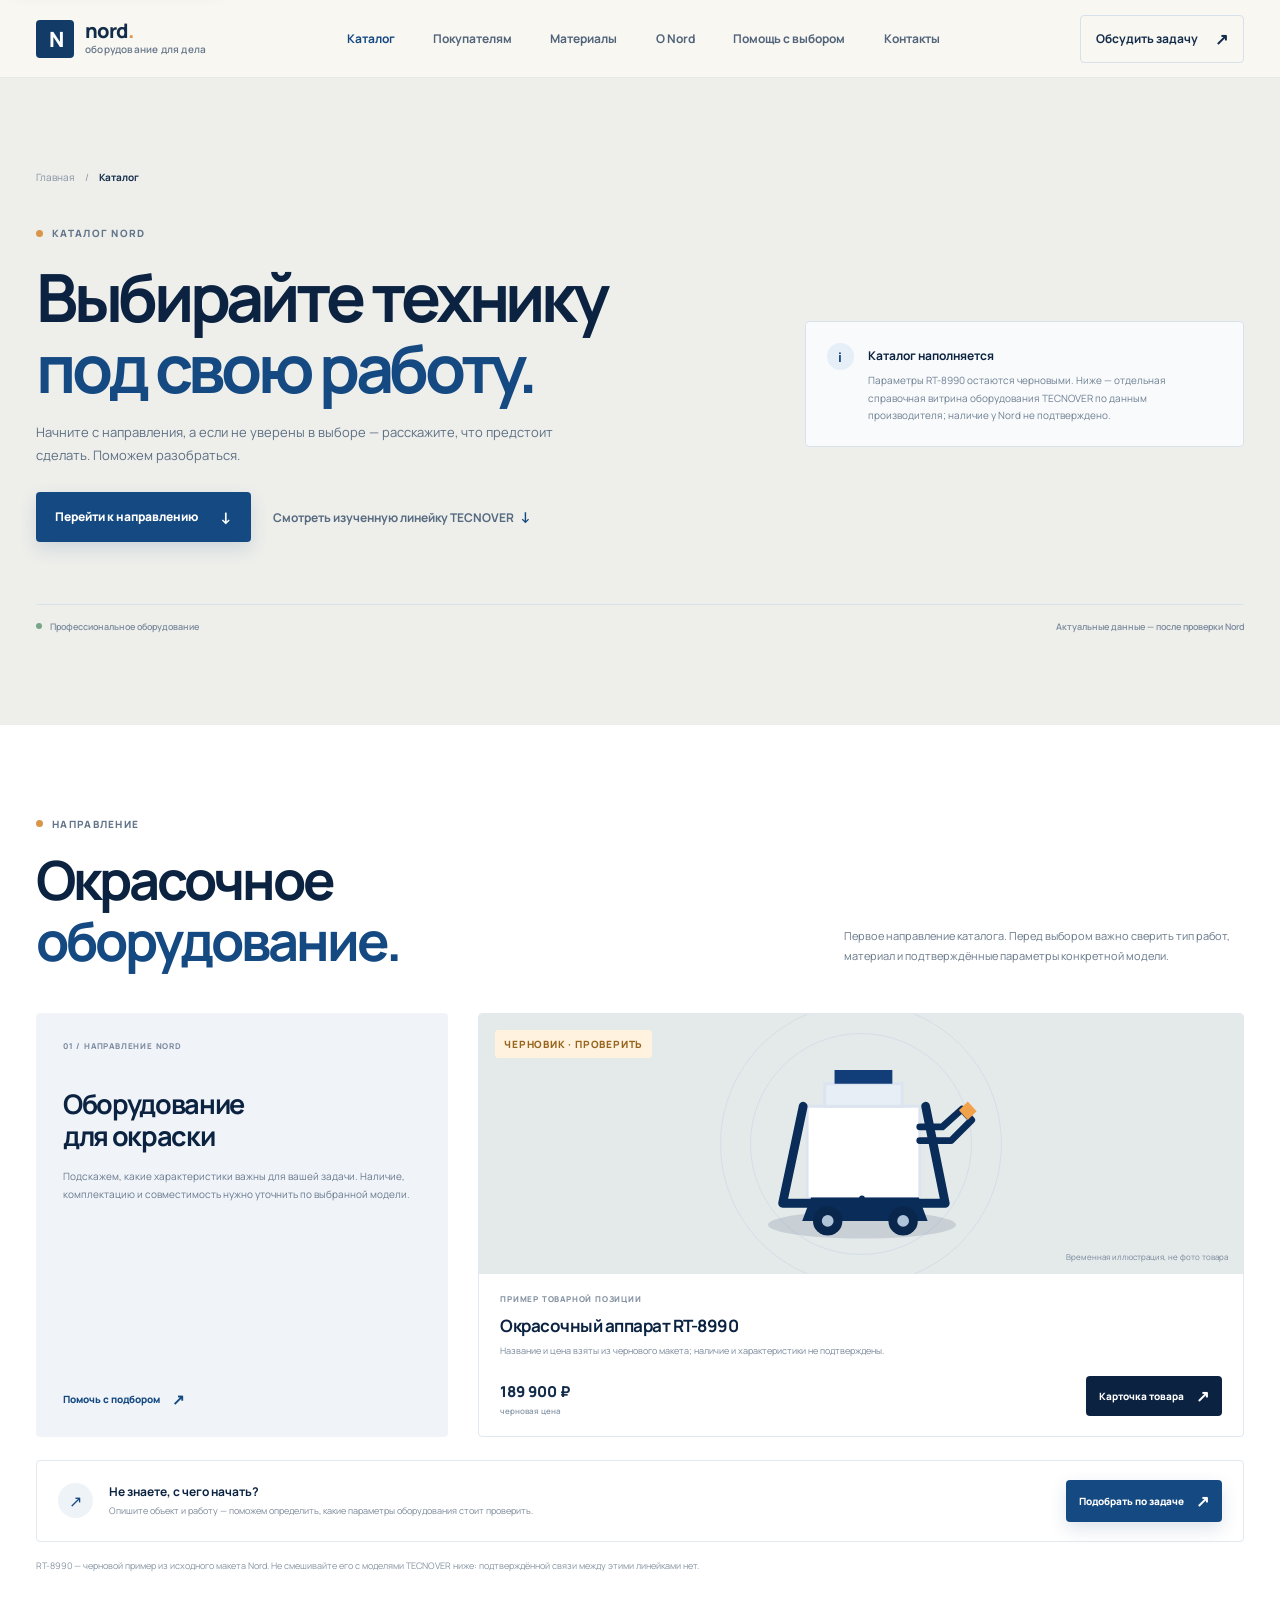
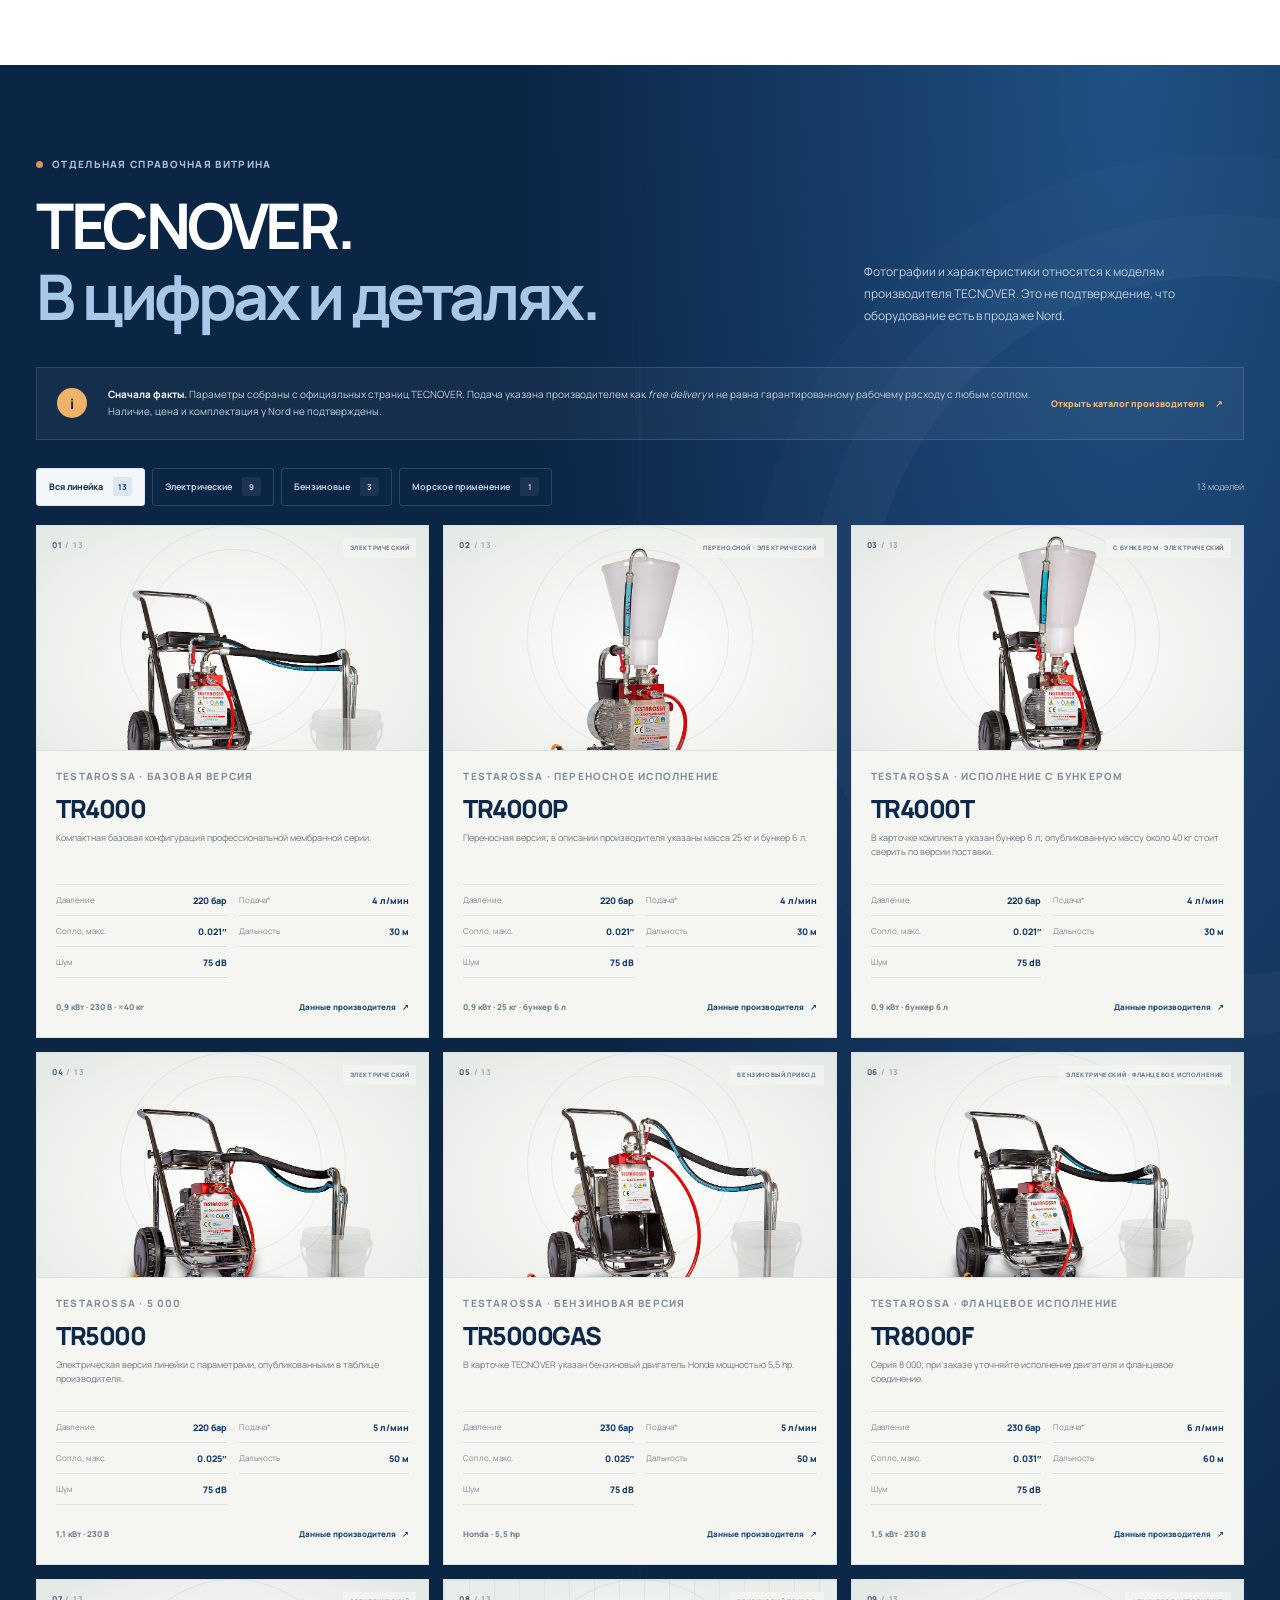
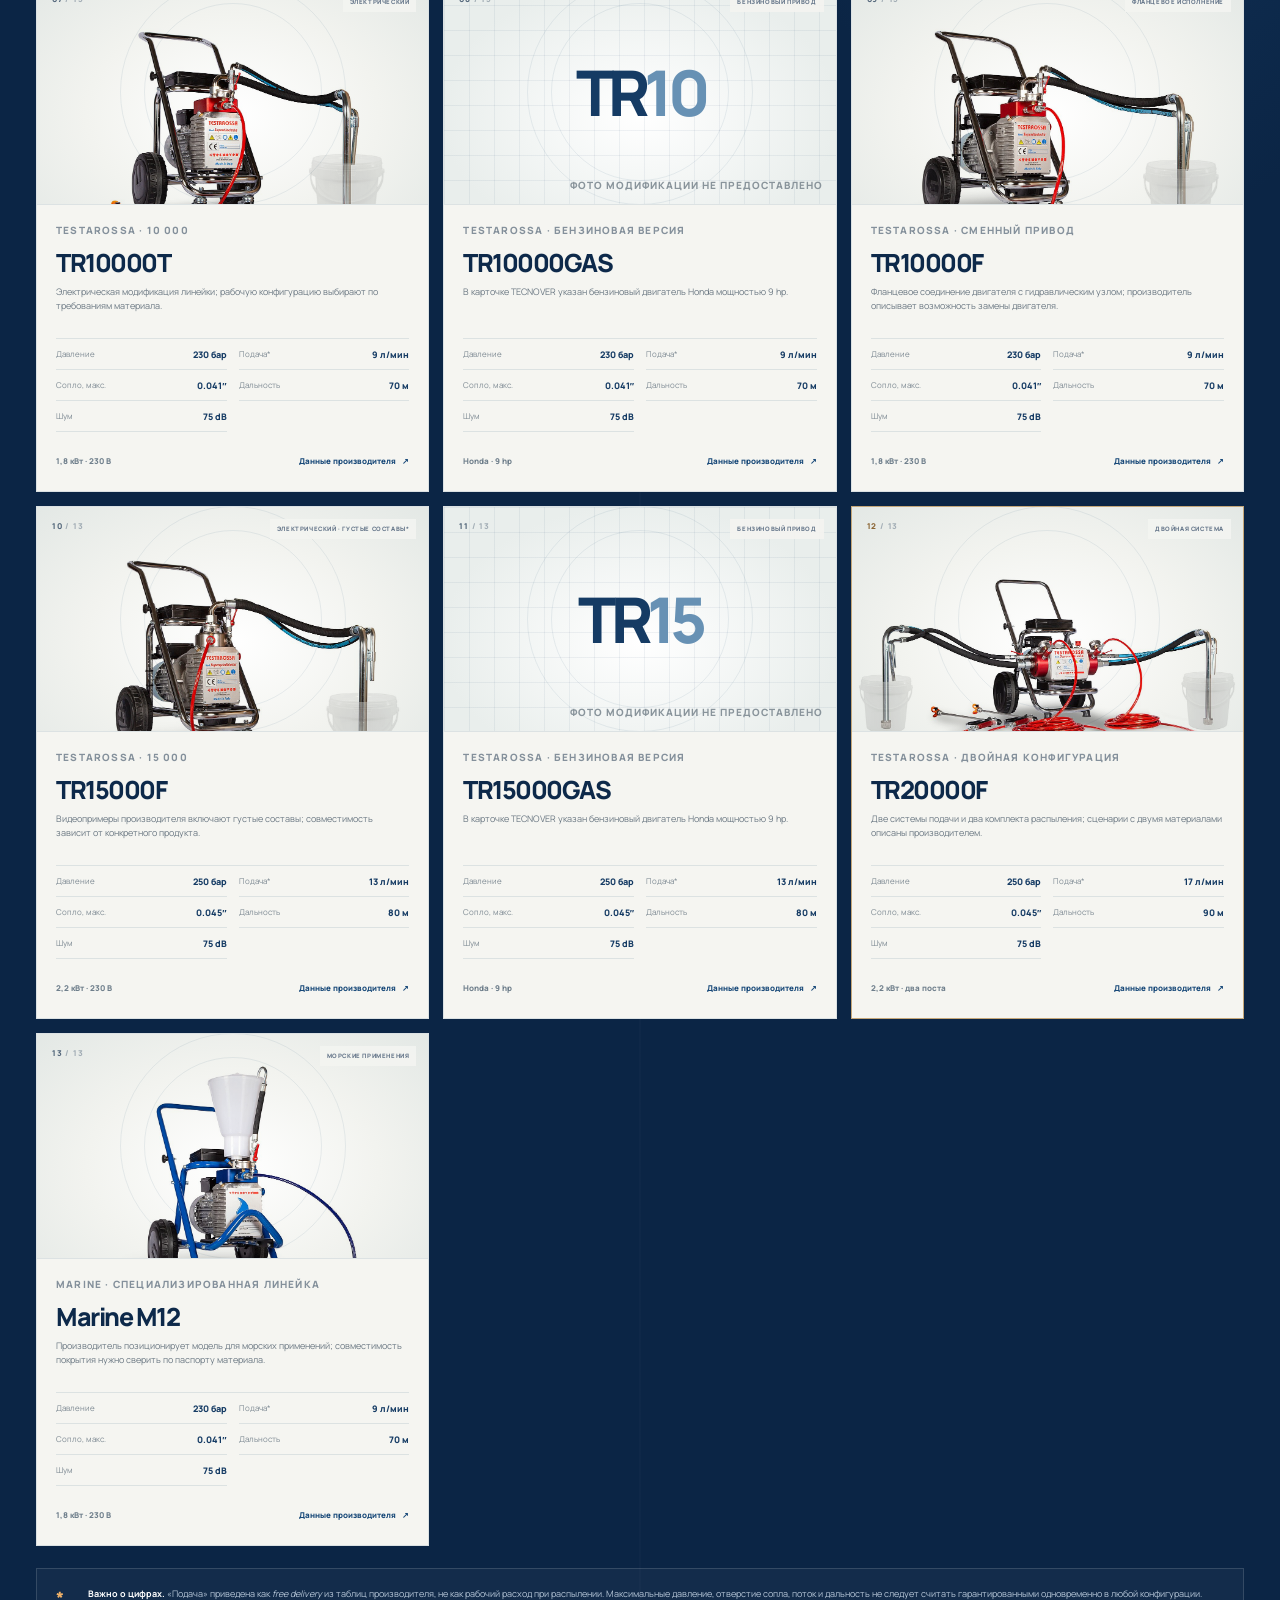
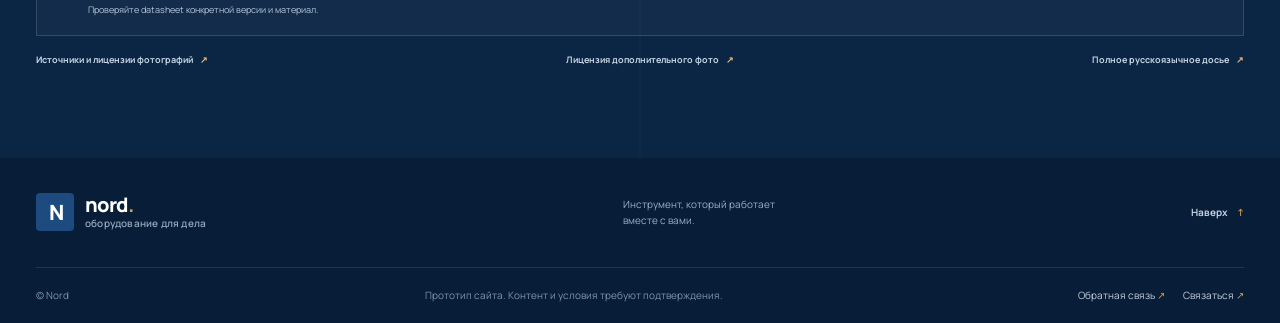
==== catalog.html @ 2d553ed4 "Publish Nord equipment site preview Co-authored-by: Copilot App <223556219+Copilot@users.noreply.git" ====
<!doctype html>
<html lang="ru">
  <head>
    <meta charset="utf-8">
    <meta name="viewport" content="width=device-width, initial-scale=1">
    <meta name="theme-color" content="#f6f8fb">
    <meta
      name="description"
      content="Каталог Nord и справочная витрина TECNOVER: характеристики Testarossa и Marine M12 по данным производителя. Наличие у Nord не подтверждено."
    >
    <title>Каталог оборудования — Nord | TECNOVER</title>
    <link rel="preconnect" href="https://fonts.googleapis.com">
    <link rel="preconnect" href="https://fonts.gstatic.com" crossorigin>
    <link
      href="https://fonts.googleapis.com/css2?family=Manrope:wght@400;500;600;700;800&display=swap"
      rel="stylesheet"
    >
    <link rel="stylesheet" href="styles.css">
    <script src="script.js" defer></script>
  </head>
  <body>
    <a class="skip-link" href="#main">Перейти к содержимому</a>
    <header class="site-header">
      <div class="container header-inner">
        <a class="brand" href="index.html" aria-label="Nord — на главную">
          <span class="brand-mark" aria-hidden="true">N</span>
          <span class="brand-copy">
            <span class="brand-name">nord<span>.</span></span>
            <span class="brand-caption">оборудование для дела</span>
          </span>
        </a>

        <button
          class="menu-toggle"
          type="button"
          aria-expanded="false"
          aria-controls="site-nav"
          aria-label="Открыть меню"
        >
          <span></span><span></span>
        </button>

        <nav class="site-nav" id="site-nav" aria-label="Основная навигация">
          <a href="catalog.html" aria-current="page">Каталог</a>
          <a href="service.html">Покупателям</a>
          <a href="resources.html">Материалы</a>
          <a href="index.html#about">О Nord</a>
          <a href="selection.html">Помощь с выбором</a>
          <a href="index.html#contacts">Контакты</a>
        </nav>
        <a class="header-cta" href="index.html?topic=Подбор+оборудования#contacts">
          <span>Обсудить задачу</span>
          <span class="arrow" aria-hidden="true">↗</span>
        </a>
      </div>
    </header>

    <main id="main">
      <section class="catalog-hero section-pad" id="top">
        <div class="container">
          <nav class="breadcrumbs" aria-label="Хлебные крошки">
            <a href="index.html">Главная</a>
            <span aria-hidden="true">/</span>
            <span aria-current="page">Каталог</span>
          </nav>
          <div class="catalog-hero-grid">
            <div>
              <p class="eyebrow"><span class="eyebrow-dot"></span> Каталог Nord</p>
              <h1>Выбирайте технику<br><span>под свою работу.</span></h1>
              <p class="catalog-lead">
                Начните с направления, а если не уверены в выборе — расскажите, что предстоит сделать. Поможем разобраться.
              </p>
              <div class="catalog-hero-actions">
                <a class="button button-primary" href="#painting-equipment">Перейти к направлению <span aria-hidden="true">↓</span></a>
                <a class="text-link" href="#tecnover-lineup">Смотреть изученную линейку TECNOVER <span aria-hidden="true">↓</span></a>
              </div>
            </div>
            <aside class="catalog-note" aria-label="Состояние каталога">
              <span class="catalog-note-mark" aria-hidden="true">i</span>
              <div>
                <strong>Каталог наполняется</strong>
                <p>Параметры RT-8990 остаются черновыми. Ниже — отдельная справочная витрина оборудования TECNOVER по данным производителя; наличие у Nord не подтверждено.</p>
              </div>
            </aside>
          </div>
          <div class="catalog-meta">
            <span><span class="meta-dot" aria-hidden="true"></span> Профессиональное оборудование</span>
            <span>Актуальные данные — после проверки Nord</span>
          </div>
        </div>
      </section>

      <section class="catalog-body section-pad" aria-labelledby="directions-heading">
        <div class="container">
          <div class="catalog-section-heading">
            <div>
              <p class="eyebrow"><span class="eyebrow-dot"></span> Направление</p>
              <h2 id="directions-heading">Окрасочное<br><span>оборудование.</span></h2>
            </div>
            <p>Первое направление каталога. Перед выбором важно сверить тип работ, материал и подтверждённые параметры конкретной модели.</p>
          </div>

          <div class="catalog-category" id="painting-equipment">
            <div class="catalog-category-copy">
              <span class="catalog-category-index">01 / НАПРАВЛЕНИЕ NORD</span>
              <h3>Оборудование<br>для окраски</h3>
              <p>Подскажем, какие характеристики важны для вашей задачи. Наличие, комплектацию и совместимость нужно уточнить по выбранной модели.</p>
              <a href="index.html?topic=Подбор+окрасочного+оборудования#contacts" class="category-contact">
                Помочь с подбором <span aria-hidden="true">↗</span>
              </a>
            </div>
            <div class="catalog-product" aria-label="Демонстрационная карточка, данные требуют подтверждения">
              <div class="catalog-product-art">
                <span class="catalog-demo-pill">ЧЕРНОВИК · ПРОВЕРИТЬ</span>
                <svg viewBox="0 0 300 245" fill="none" xmlns="http://www.w3.org/2000/svg" aria-hidden="true">
                  <ellipse cx="151" cy="205" rx="96" ry="14" fill="#0A2C59" fill-opacity=".13"/>
                  <path d="M95 84h115v94H95z" fill="#fff" stroke="#DCE5EF" stroke-width="3"/>
                  <path d="M113 61h79v23h-79z" fill="#E8EEF5" stroke="#DCE5EF" stroke-width="3"/>
                  <path d="M123 47h59v14h-59z" fill="#113D78"/>
                  <path d="M91 84 70 183h166l-20-99" stroke="#0A2C59" stroke-width="9" stroke-linecap="round" stroke-linejoin="round"/>
                  <path d="M99 177h110l9 24H90l9-24Z" fill="#0A2C59"/>
                  <circle cx="116" cy="201" r="15" fill="#09264D"/>
                  <circle cx="193" cy="201" r="15" fill="#09264D"/>
                  <circle cx="116" cy="201" r="6" fill="#AFC3D9"/>
                  <circle cx="193" cy="201" r="6" fill="#AFC3D9"/>
                  <path d="M210 105h23l20-18 10 11-21 21h-32" stroke="#0A2C59" stroke-width="7" stroke-linecap="round" stroke-linejoin="round"/>
                  <path d="m250 88 9-9 9 10-9 9" fill="#F2A24B"/>
                  <path d="M151 178v13m-11 0h22" stroke="#0A2C59" stroke-width="6" stroke-linecap="round"/>
                </svg>
                <span class="catalog-art-caption">Временная иллюстрация, не фото товара</span>
              </div>
              <div class="catalog-product-info">
                <div class="catalog-product-label">ПРИМЕР ТОВАРНОЙ ПОЗИЦИИ</div>
                <h3><a href="product.html">Окрасочный аппарат RT-8990</a></h3>
                <p>Название и цена взяты из чернового макета; наличие и характеристики не подтверждены.</p>
                <div class="catalog-product-bottom">
                  <span class="catalog-price">189 900 ₽ <small>черновая цена</small></span>
                  <a class="button button-dark" href="product.html">Карточка товара <span aria-hidden="true">↗</span></a>
                </div>
              </div>
            </div>
          </div>

          <div class="catalog-next-step">
            <span class="next-step-icon" aria-hidden="true">↗</span>
            <div>
              <h3>Не знаете, с чего начать?</h3>
              <p>Опишите объект и работу — поможем определить, какие параметры оборудования стоит проверить.</p>
            </div>
            <a class="button button-primary" href="selection.html">Подобрать по задаче <span aria-hidden="true">↗</span></a>
          </div>

          <p class="catalog-data-note">
            RT-8990 — черновой пример из исходного макета Nord. Не смешивайте его с моделями TECNOVER ниже: подтверждённой связи между этими линейками нет.
          </p>
        </div>
      </section>

      <section class="tecnover-lineup section-pad" id="tecnover-lineup" aria-labelledby="tecnover-title">
        <div class="container">
          <div class="tecnover-heading">
            <div>
              <p class="eyebrow eyebrow-light"><span class="eyebrow-dot"></span> Отдельная справочная витрина</p>
              <h2 id="tecnover-title">TECNOVER.<br><span>В цифрах и деталях.</span></h2>
            </div>
            <p>Фотографии и характеристики относятся к моделям производителя TECNOVER. Это не подтверждение, что оборудование есть в продаже Nord.</p>
          </div>

          <div class="tecnover-context">
            <span class="tecnover-context-mark" aria-hidden="true">i</span>
            <p><strong>Сначала факты.</strong> Параметры собраны с официальных страниц TECNOVER. Подача указана производителем как <i>free delivery</i> и не равна гарантированному рабочему расходу с любым соплом. Наличие, цена и комплектация у Nord не подтверждены.</p>
            <a href="https://tecnover.com/en/product-category/airless/professional-airless-paint-sprayers/" target="_blank" rel="noopener noreferrer">Открыть каталог производителя <span aria-hidden="true">↗</span></a>
          </div>

          <div class="tecnover-toolbar">
            <div class="tecnover-filters" role="group" aria-label="Фильтр моделей TECNOVER">
              <button type="button" class="tecnover-filter is-active" data-tecnover-filter="all" aria-pressed="true">Вся линейка <span>13</span></button>
              <button type="button" class="tecnover-filter" data-tecnover-filter="electric" aria-pressed="false">Электрические <span>9</span></button>
              <button type="button" class="tecnover-filter" data-tecnover-filter="gasoline" aria-pressed="false">Бензиновые <span>3</span></button>
              <button type="button" class="tecnover-filter" data-tecnover-filter="marine" aria-pressed="false">Морское применение <span>1</span></button>
            </div>
            <span class="tecnover-result-count" id="tecnover-result-count" aria-live="polite">13 моделей</span>
          </div>

          <div class="tecnover-grid" id="tecnover-grid">
            <article class="tecnover-card" data-tecnover-card data-drive="electric">
              <div class="tecnover-card-visual">
                <img src="assets/product-references/reference-airless-testarossa-4000.jpg" alt="TECNOVER Testarossa Superquattromila, справочное фото модели" loading="lazy">
                <span class="tecnover-card-serial">01 <i>/ 13</i></span><span class="tecnover-card-type">ЭЛЕКТРИЧЕСКИЙ</span>
              </div>
              <div class="tecnover-card-body">
                <div class="tecnover-card-kicker">TESTAROSSA · БАЗОВАЯ ВЕРСИЯ</div><h3>TR4000</h3>
                <p class="tecnover-card-description">Компактная базовая конфигурация профессиональной мембранной серии.</p>
                <dl class="tecnover-specs"><div><dt>Давление</dt><dd>220 бар</dd></div><div><dt>Подача*</dt><dd>4 л/мин</dd></div><div><dt>Сопло, макс.</dt><dd>0.021″</dd></div><div><dt>Дальность</dt><dd>30 м</dd></div><div><dt>Шум</dt><dd>75 dB</dd></div></dl>
                <div class="tecnover-card-foot"><span>0,9 кВт · 230 В · ≈40 кг</span><a href="https://tecnover.com/en/product/testarossa-superquattromila-airless-paint-sprayer/" target="_blank" rel="noopener noreferrer">Данные производителя <span aria-hidden="true">↗</span></a></div>
              </div>
            </article>

            <article class="tecnover-card" data-tecnover-card data-drive="electric">
              <div class="tecnover-card-visual">
                <img src="assets/product-references/reference-airless-testarossa-4000-portable.jpg" alt="TECNOVER Testarossa Superquattromila Portable, справочное фото модели" loading="lazy">
                <span class="tecnover-card-serial">02 <i>/ 13</i></span><span class="tecnover-card-type">ПЕРЕНОСНОЙ · ЭЛЕКТРИЧЕСКИЙ</span>
              </div>
              <div class="tecnover-card-body">
                <div class="tecnover-card-kicker">TESTAROSSA · ПЕРЕНОСНОЕ ИСПОЛНЕНИЕ</div><h3>TR4000P</h3>
                <p class="tecnover-card-description">Переносная версия; в описании производителя указаны масса 25 кг и бункер 6 л.</p>
                <dl class="tecnover-specs"><div><dt>Давление</dt><dd>220 бар</dd></div><div><dt>Подача*</dt><dd>4 л/мин</dd></div><div><dt>Сопло, макс.</dt><dd>0.021″</dd></div><div><dt>Дальность</dt><dd>30 м</dd></div><div><dt>Шум</dt><dd>75 dB</dd></div></dl>
                <div class="tecnover-card-foot"><span>0,9 кВт · 25 кг · бункер 6 л</span><a href="https://tecnover.com/en/product/testarossa-superquattromila-airless-portable-paint-sprayer/" target="_blank" rel="noopener noreferrer">Данные производителя <span aria-hidden="true">↗</span></a></div>
              </div>
            </article>

            <article class="tecnover-card" data-tecnover-card data-drive="electric">
              <div class="tecnover-card-visual">
                <img src="assets/product-references/reference-airless-testarossa-4000-hopper.jpg" alt="TECNOVER Testarossa Superquattromila с бункером, справочное фото модели" loading="lazy">
                <span class="tecnover-card-serial">03 <i>/ 13</i></span><span class="tecnover-card-type">С БУНКЕРОМ · ЭЛЕКТРИЧЕСКИЙ</span>
              </div>
              <div class="tecnover-card-body">
                <div class="tecnover-card-kicker">TESTAROSSA · ИСПОЛНЕНИЕ С БУНКЕРОМ</div><h3>TR4000T</h3>
                <p class="tecnover-card-description">В карточке комплекта указан бункер 6 л; опубликованную массу около 40 кг стоит сверить по версии поставки.</p>
                <dl class="tecnover-specs"><div><dt>Давление</dt><dd>220 бар</dd></div><div><dt>Подача*</dt><dd>4 л/мин</dd></div><div><dt>Сопло, макс.</dt><dd>0.021″</dd></div><div><dt>Дальность</dt><dd>30 м</dd></div><div><dt>Шум</dt><dd>75 dB</dd></div></dl>
                <div class="tecnover-card-foot"><span>0,9 кВт · бункер 6 л</span><a href="https://tecnover.com/en/product/testarossa-superquattromila-airless-pump-with-gravity-tank/" target="_blank" rel="noopener noreferrer">Данные производителя <span aria-hidden="true">↗</span></a></div>
              </div>
            </article>

            <article class="tecnover-card" data-tecnover-card data-drive="electric">
              <div class="tecnover-card-visual">
                <img src="assets/product-references/reference-airless-testarossa-5000.jpg" alt="TECNOVER Testarossa Supercinquemila, справочное фото модели" loading="lazy">
                <span class="tecnover-card-serial">04 <i>/ 13</i></span><span class="tecnover-card-type">ЭЛЕКТРИЧЕСКИЙ</span>
              </div>
              <div class="tecnover-card-body">
                <div class="tecnover-card-kicker">TESTAROSSA · 5 000</div><h3>TR5000</h3>
                <p class="tecnover-card-description">Электрическая версия линейки с параметрами, опубликованными в таблице производителя.</p>
                <dl class="tecnover-specs"><div><dt>Давление</dt><dd>220 бар</dd></div><div><dt>Подача*</dt><dd>5 л/мин</dd></div><div><dt>Сопло, макс.</dt><dd>0.025″</dd></div><div><dt>Дальность</dt><dd>50 м</dd></div><div><dt>Шум</dt><dd>75 dB</dd></div></dl>
                <div class="tecnover-card-foot"><span>1,1 кВт · 230 В</span><a href="https://tecnover.com/en/product/testarossa-supercinquemila-airless-paint-sprayer/" target="_blank" rel="noopener noreferrer">Данные производителя <span aria-hidden="true">↗</span></a></div>
              </div>
            </article>

            <article class="tecnover-card" data-tecnover-card data-drive="gasoline">
              <div class="tecnover-card-visual">
                <img src="assets/product-references/reference-airless-testarossa-5000-gasoline.jpg" alt="TECNOVER Testarossa Supercinquemila с бензиновым приводом, справочное фото модели" loading="lazy">
                <span class="tecnover-card-serial">05 <i>/ 13</i></span><span class="tecnover-card-type">БЕНЗИНОВЫЙ ПРИВОД</span>
              </div>
              <div class="tecnover-card-body">
                <div class="tecnover-card-kicker">TESTAROSSA · БЕНЗИНОВАЯ ВЕРСИЯ</div><h3>TR5000GAS</h3>
                <p class="tecnover-card-description">В карточке TECNOVER указан бензиновый двигатель Honda мощностью 5,5 hp.</p>
                <dl class="tecnover-specs"><div><dt>Давление</dt><dd>230 бар</dd></div><div><dt>Подача*</dt><dd>5 л/мин</dd></div><div><dt>Сопло, макс.</dt><dd>0.025″</dd></div><div><dt>Дальность</dt><dd>50 м</dd></div><div><dt>Шум</dt><dd>75 dB</dd></div></dl>
                <div class="tecnover-card-foot"><span>Honda · 5,5 hp</span><a href="https://tecnover.com/en/product/testarossa-supercinquemila-airless-paint-sprayer-with-a-petrol-engine/" target="_blank" rel="noopener noreferrer">Данные производителя <span aria-hidden="true">↗</span></a></div>
              </div>
            </article>

            <article class="tecnover-card" data-tecnover-card data-drive="electric">
              <div class="tecnover-card-visual">
                <img src="assets/product-references/reference-airless-testarossa-8000.jpg" alt="TECNOVER Testarossa Superottomila, справочное фото модели" loading="lazy">
                <span class="tecnover-card-serial">06 <i>/ 13</i></span><span class="tecnover-card-type">ЭЛЕКТРИЧЕСКИЙ · ФЛАНЦЕВОЕ ИСПОЛНЕНИЕ</span>
              </div>
              <div class="tecnover-card-body">
                <div class="tecnover-card-kicker">TESTAROSSA · ФЛАНЦЕВОЕ ИСПОЛНЕНИЕ</div><h3>TR8000F</h3>
                <p class="tecnover-card-description">Серия 8 000; при заказе уточняйте исполнение двигателя и фланцевое соединение.</p>
                <dl class="tecnover-specs"><div><dt>Давление</dt><dd>230 бар</dd></div><div><dt>Подача*</dt><dd>6 л/мин</dd></div><div><dt>Сопло, макс.</dt><dd>0.031″</dd></div><div><dt>Дальность</dt><dd>60 м</dd></div><div><dt>Шум</dt><dd>75 dB</dd></div></dl>
                <div class="tecnover-card-foot"><span>1,5 кВт · 230 В</span><a href="https://tecnover.com/en/product/testarossa-superottomila-airless-paint-sprayer/" target="_blank" rel="noopener noreferrer">Данные производителя <span aria-hidden="true">↗</span></a></div>
              </div>
            </article>

            <article class="tecnover-card" data-tecnover-card data-drive="electric">
              <div class="tecnover-card-visual">
                <img src="assets/product-references/reference-airless-testarossa-10000.jpg" alt="TECNOVER Testarossa Superdiecimila, справочное фото модели" loading="lazy">
                <span class="tecnover-card-serial">07 <i>/ 13</i></span><span class="tecnover-card-type">ЭЛЕКТРИЧЕСКИЙ</span>
              </div>
              <div class="tecnover-card-body">
                <div class="tecnover-card-kicker">TESTAROSSA · 10 000</div><h3>TR10000T</h3>
                <p class="tecnover-card-description">Электрическая модификация линейки; рабочую конфигурацию выбирают по требованиям материала.</p>
                <dl class="tecnover-specs"><div><dt>Давление</dt><dd>230 бар</dd></div><div><dt>Подача*</dt><dd>9 л/мин</dd></div><div><dt>Сопло, макс.</dt><dd>0.041″</dd></div><div><dt>Дальность</dt><dd>70 м</dd></div><div><dt>Шум</dt><dd>75 dB</dd></div></dl>
                <div class="tecnover-card-foot"><span>1,8 кВт · 230 В</span><a href="https://tecnover.com/en/product/testarossa-superdiecimila-airless-paint-sprayer/" target="_blank" rel="noopener noreferrer">Данные производителя <span aria-hidden="true">↗</span></a></div>
              </div>
            </article>

            <article class="tecnover-card" data-tecnover-card data-drive="gasoline">
              <div class="tecnover-card-visual tecnover-card-visual-placeholder" aria-label="Техническая иллюстрация, фото этой модификации отсутствует">
                <span class="tecnover-placeholder-model">TR<span>10</span></span>
                <span class="tecnover-card-serial">08 <i>/ 13</i></span><span class="tecnover-card-type">БЕНЗИНОВЫЙ ПРИВОД</span>
                <span class="tecnover-placeholder-caption">ФОТО МОДИФИКАЦИИ НЕ ПРЕДОСТАВЛЕНО</span>
              </div>
              <div class="tecnover-card-body">
                <div class="tecnover-card-kicker">TESTAROSSA · БЕНЗИНОВАЯ ВЕРСИЯ</div><h3>TR10000GAS</h3>
                <p class="tecnover-card-description">В карточке TECNOVER указан бензиновый двигатель Honda мощностью 9 hp.</p>
                <dl class="tecnover-specs"><div><dt>Давление</dt><dd>230 бар</dd></div><div><dt>Подача*</dt><dd>9 л/мин</dd></div><div><dt>Сопло, макс.</dt><dd>0.041″</dd></div><div><dt>Дальность</dt><dd>70 м</dd></div><div><dt>Шум</dt><dd>75 dB</dd></div></dl>
                <div class="tecnover-card-foot"><span>Honda · 9 hp</span><a href="https://tecnover.com/en/product/testarossa-superdiecimila-airless-paint-sprayer-with-a-petrol-engine/" target="_blank" rel="noopener noreferrer">Данные производителя <span aria-hidden="true">↗</span></a></div>
              </div>
            </article>

            <article class="tecnover-card" data-tecnover-card data-drive="electric">
              <div class="tecnover-card-visual">
                <img src="assets/product-references/reference-airless-testarossa-10000-flanged.jpg" alt="TECNOVER Testarossa Superdiecimila с фланцевым креплением, справочное фото модели" loading="lazy">
                <span class="tecnover-card-serial">09 <i>/ 13</i></span><span class="tecnover-card-type">ФЛАНЦЕВОЕ ИСПОЛНЕНИЕ</span>
              </div>
              <div class="tecnover-card-body">
                <div class="tecnover-card-kicker">TESTAROSSA · СМЕННЫЙ ПРИВОД</div><h3>TR10000F</h3>
                <p class="tecnover-card-description">Фланцевое соединение двигателя с гидравлическим узлом; производитель описывает возможность замены двигателя.</p>
                <dl class="tecnover-specs"><div><dt>Давление</dt><dd>230 бар</dd></div><div><dt>Подача*</dt><dd>9 л/мин</dd></div><div><dt>Сопло, макс.</dt><dd>0.041″</dd></div><div><dt>Дальность</dt><dd>70 м</dd></div><div><dt>Шум</dt><dd>75 dB</dd></div></dl>
                <div class="tecnover-card-foot"><span>1,8 кВт · 230 В</span><a href="https://tecnover.com/en/product/testarossa-superdiecimila-flange-mounted-airless-paint-sprayer/" target="_blank" rel="noopener noreferrer">Данные производителя <span aria-hidden="true">↗</span></a></div>
              </div>
            </article>

            <article class="tecnover-card" data-tecnover-card data-drive="electric">
              <div class="tecnover-card-visual">
                <img src="assets/product-references/reference-airless-testarossa-15000.jpg" alt="TECNOVER Testarossa Superquindicimila, справочное фото модели" loading="lazy">
                <span class="tecnover-card-serial">10 <i>/ 13</i></span><span class="tecnover-card-type">ЭЛЕКТРИЧЕСКИЙ · ГУСТЫЕ СОСТАВЫ*</span>
              </div>
              <div class="tecnover-card-body">
                <div class="tecnover-card-kicker">TESTAROSSA · 15 000</div><h3>TR15000F</h3>
                <p class="tecnover-card-description">Видеопримеры производителя включают густые составы; совместимость зависит от конкретного продукта.</p>
                <dl class="tecnover-specs"><div><dt>Давление</dt><dd>250 бар</dd></div><div><dt>Подача*</dt><dd>13 л/мин</dd></div><div><dt>Сопло, макс.</dt><dd>0.045″</dd></div><div><dt>Дальность</dt><dd>80 м</dd></div><div><dt>Шум</dt><dd>75 dB</dd></div></dl>
                <div class="tecnover-card-foot"><span>2,2 кВт · 230 В</span><a href="https://tecnover.com/en/product/testarossa-superquindicimila-airless-paint-sprayer/" target="_blank" rel="noopener noreferrer">Данные производителя <span aria-hidden="true">↗</span></a></div>
              </div>
            </article>

            <article class="tecnover-card" data-tecnover-card data-drive="gasoline">
              <div class="tecnover-card-visual tecnover-card-visual-placeholder" aria-label="Техническая иллюстрация, фото этой модификации отсутствует">
                <span class="tecnover-placeholder-model">TR<span>15</span></span>
                <span class="tecnover-card-serial">11 <i>/ 13</i></span><span class="tecnover-card-type">БЕНЗИНОВЫЙ ПРИВОД</span>
                <span class="tecnover-placeholder-caption">ФОТО МОДИФИКАЦИИ НЕ ПРЕДОСТАВЛЕНО</span>
              </div>
              <div class="tecnover-card-body">
                <div class="tecnover-card-kicker">TESTAROSSA · БЕНЗИНОВАЯ ВЕРСИЯ</div><h3>TR15000GAS</h3>
                <p class="tecnover-card-description">В карточке TECNOVER указан бензиновый двигатель Honda мощностью 9 hp.</p>
                <dl class="tecnover-specs"><div><dt>Давление</dt><dd>250 бар</dd></div><div><dt>Подача*</dt><dd>13 л/мин</dd></div><div><dt>Сопло, макс.</dt><dd>0.045″</dd></div><div><dt>Дальность</dt><dd>80 м</dd></div><div><dt>Шум</dt><dd>75 dB</dd></div></dl>
                <div class="tecnover-card-foot"><span>Honda · 9 hp</span><a href="https://tecnover.com/en/product/testarossa-superquindicimila-airless-paint-sprayer-with-a-petrol-engine/" target="_blank" rel="noopener noreferrer">Данные производителя <span aria-hidden="true">↗</span></a></div>
              </div>
            </article>

            <article class="tecnover-card tecnover-card-featured" data-tecnover-card data-drive="electric">
              <div class="tecnover-card-visual">
                <img src="assets/product-references/additional/reference-airless-testarossa-20000.jpg" alt="TECNOVER Testarossa Superventimila, справочное фото модели" loading="lazy">
                <span class="tecnover-card-serial">12 <i>/ 13</i></span><span class="tecnover-card-type">ДВОЙНАЯ СИСТЕМА</span>
              </div>
              <div class="tecnover-card-body">
                <div class="tecnover-card-kicker">TESTAROSSA · ДВОЙНАЯ КОНФИГУРАЦИЯ</div><h3>TR20000F</h3>
                <p class="tecnover-card-description">Две системы подачи и два комплекта распыления; сценарии с двумя материалами описаны производителем.</p>
                <dl class="tecnover-specs"><div><dt>Давление</dt><dd>250 бар</dd></div><div><dt>Подача*</dt><dd>17 л/мин</dd></div><div><dt>Сопло, макс.</dt><dd>0.045″</dd></div><div><dt>Дальность</dt><dd>90 м</dd></div><div><dt>Шум</dt><dd>75 dB</dd></div></dl>
                <div class="tecnover-card-foot"><span>2,2 кВт · два поста</span><a href="https://tecnover.com/en/product/testarossa-superventimila-airless-pump/" target="_blank" rel="noopener noreferrer">Данные производителя <span aria-hidden="true">↗</span></a></div>
              </div>
            </article>

            <article class="tecnover-card" data-tecnover-card data-drive="marine">
              <div class="tecnover-card-visual">
                <img src="assets/product-references/reference-airless-marine-m12.jpg" alt="TECNOVER Marine M12, справочное фото модели для морских применений" loading="lazy">
                <span class="tecnover-card-serial">13 <i>/ 13</i></span><span class="tecnover-card-type">МОРСКИЕ ПРИМЕНЕНИЯ</span>
              </div>
              <div class="tecnover-card-body">
                <div class="tecnover-card-kicker">MARINE · СПЕЦИАЛИЗИРОВАННАЯ ЛИНЕЙКА</div><h3>Marine M12</h3>
                <p class="tecnover-card-description">Производитель позиционирует модель для морских применений; совместимость покрытия нужно сверить по паспорту материала.</p>
                <dl class="tecnover-specs"><div><dt>Давление</dt><dd>230 бар</dd></div><div><dt>Подача*</dt><dd>9 л/мин</dd></div><div><dt>Сопло, макс.</dt><dd>0.041″</dd></div><div><dt>Дальность</dt><dd>70 м</dd></div><div><dt>Шум</dt><dd>75 dB</dd></div></dl>
                <div class="tecnover-card-foot"><span>1,8 кВт · 230 В</span><a href="https://tecnover.com/en/product/paint-sprayer-airless-marine-m12/" target="_blank" rel="noopener noreferrer">Данные производителя <span aria-hidden="true">↗</span></a></div>
              </div>
            </article>
          </div>

          <div class="tecnover-footnote">
            <span aria-hidden="true">*</span>
            <p><strong>Важно о цифрах.</strong> «Подача» приведена как <i>free delivery</i> из таблиц производителя, не как рабочий расход при распылении. Максимальные давление, отверстие сопла, поток и дальность не следует считать гарантированными одновременно в любой конфигурации. Проверяйте datasheet конкретной версии и материал.</p>
          </div>
          <div class="tecnover-bottom-links">
            <a href="assets/product-references/SOURCES.txt">Источники и лицензии фотографий <span aria-hidden="true">↗</span></a>
            <a href="assets/product-references/additional/SOURCES.txt">Лицензия дополнительного фото <span aria-hidden="true">↗</span></a>
            <a href="research/tecnover-equipment-study.md">Полное русскоязычное досье <span aria-hidden="true">↗</span></a>
          </div>
        </div>
      </section>
    </main>

    <footer class="site-footer">
      <div class="container footer-top">
        <a class="brand footer-brand" href="index.html" aria-label="Nord — на главную">
          <span class="brand-mark" aria-hidden="true">N</span>
          <span class="brand-copy"><span class="brand-name">nord<span>.</span></span><span class="brand-caption">оборудование для дела</span></span>
        </a>
        <p>Инструмент, который работает<br>вместе с вами.</p>
        <a href="#top" class="back-top">Наверх <span aria-hidden="true">↑</span></a>
      </div>
      <div class="container footer-bottom">
        <span>© Nord</span>
        <span>Прототип сайта. Контент и условия требуют подтверждения.</span>
        <div class="footer-links">
          <a href="feedback.html">Обратная связь <span aria-hidden="true">↗</span></a>
          <a href="index.html#contacts">Связаться <span aria-hidden="true">↗</span></a>
        </div>
      </div>
    </footer>
  </body>
</html>
---- styles.css ----
:root {
  color-scheme: light;
  --ink: #102b4c;
  --ink-strong: #0b2341;
  --blue: #123d75;
  --blue-dark: #09254a;
  --muted: #66778b;
  --line: #dfe6ee;
  --paper: #f6f8fb;
  --white: #fff;
  --orange: #f2a24b;
  --font: "Manrope", "Segoe UI", sans-serif;
}

* { box-sizing: border-box; }
html { scroll-behavior: smooth; scroll-padding-top: 92px; }
body {
  margin: 0;
  background: var(--paper);
  color: var(--ink);
  font-family: var(--font);
  -webkit-font-smoothing: antialiased;
}
a { color: inherit; text-decoration: none; }
button, input, textarea { font: inherit; }
button, a { -webkit-tap-highlight-color: transparent; }
::selection { background: #cfe1f4; color: var(--ink-strong); }
.container { width: min(1180px, calc(100% - 64px)); margin-inline: auto; }
.section-pad { padding-block: 112px; }
.skip-link {
  position: fixed; top: 10px; left: 10px; z-index: 100;
  transform: translateY(-160%); padding: 12px 16px; background: white;
  color: var(--ink); border-radius: 8px; box-shadow: 0 4px 20px #0b234133;
}
.skip-link:focus { transform: translateY(0); }
:focus-visible { outline: 3px solid #f2a24b; outline-offset: 4px; }

.site-header {
  position: sticky; top: 0; z-index: 20;
  height: 82px; background: rgb(246 248 251 / 92%);
  border-bottom: 1px solid rgb(16 43 76 / 8%);
  backdrop-filter: blur(14px);
}
.header-inner { display: flex; align-items: center; height: 100%; }
.brand { display: inline-flex; align-items: center; gap: 10px; flex: 0 0 auto; }
.brand-mark {
  display: grid; place-items: center; width: 38px; height: 38px;
  background: var(--blue); color: white; border-radius: 11px;
  font-size: 21px; line-height: 1; font-weight: 800; letter-spacing: -2px;
}
.brand-copy { display: grid; gap: 1px; }
.brand-name { font-size: 20px; line-height: 1; font-weight: 800; letter-spacing: -.8px; }
.brand-name > span { color: var(--orange); }
.brand-caption { color: var(--muted); font-size: 9px; font-weight: 600; letter-spacing: .02em; }
.site-nav { display: flex; gap: clamp(20px, 3vw, 42px); align-items: center; margin-inline: auto; }
.site-nav a, .header-cta { font-size: 12px; font-weight: 700; transition: color .2s ease; }
.site-nav a { color: #52647a; }
.site-nav a:hover, .site-nav a:focus-visible { color: var(--blue); }
.header-cta {
  display: inline-flex; align-items: center; gap: 17px; color: var(--ink);
  padding: 12px 15px; border: 1px solid #d8e0e9; border-radius: 8px;
}
.header-cta:hover { border-color: var(--blue); color: var(--blue); }
.arrow { font-size: 16px; }
.menu-toggle { display: none; }

.hero { position: relative; overflow: hidden; padding-top: 83px; padding-bottom: 29px; }
.hero-grid { display: grid; grid-template-columns: 1.05fr .95fr; align-items: center; min-height: 505px; }
.hero-copy { position: relative; z-index: 2; padding-bottom: 20px; }
.eyebrow {
  display: flex; align-items: center; gap: 9px; margin: 0 0 22px;
  color: #63758a; font-size: 10px; font-weight: 800; letter-spacing: .13em; text-transform: uppercase;
}
.eyebrow-dot { width: 7px; height: 7px; background: var(--orange); border-radius: 50%; }
h1, h2, h3, p { margin-top: 0; }
h1 {
  margin-bottom: 22px; color: var(--ink-strong);
  font-size: clamp(48px, 6vw, 76px); line-height: 1.06;
  font-weight: 700; letter-spacing: -.065em;
}
h1 span, h2 span { color: var(--blue); }
.hero-lead { max-width: 450px; margin-bottom: 30px; color: #5d6f83; font-size: 15px; line-height: 1.8; }
.hero-actions { display: flex; flex-wrap: wrap; align-items: center; gap: 25px; }
.button {
  display: inline-flex; min-height: 50px; padding: 0 19px; gap: 22px;
  align-items: center; justify-content: center; border: 0; border-radius: 7px;
  font-size: 12px; font-weight: 800; cursor: pointer;
  transition: transform .2s ease, background .2s ease, box-shadow .2s ease;
}
.button:hover { transform: translateY(-2px); }
.button-primary { background: var(--blue); color: white; box-shadow: 0 7px 18px #123d7524; }
.button-primary:hover { background: #0d3263; box-shadow: 0 10px 22px #123d7535; }
.button > span { font-size: 16px; }
.text-link { color: #566a80; font-size: 11px; font-weight: 700; }
.text-link span { margin-left: 4px; color: var(--blue); font-size: 15px; }
.hero-note { display: flex; align-items: center; gap: 11px; margin-top: 39px; color: #76869a; font-size: 9px; line-height: 1.65; font-weight: 600; }
.note-line { width: 27px; height: 1px; background: var(--orange); }
.hero-art {
  position: relative; display: grid; place-items: center; min-height: 485px; isolation: isolate;
  background: radial-gradient(ellipse at 52% 56%, #e4ebf3 0, #e9eef4 35%, transparent 70%);
}
.hero-art::before {
  content: ""; position: absolute; z-index: -1; width: min(85%, 440px); aspect-ratio: 1;
  border: 1px solid #d5dee8; border-radius: 50%; box-shadow: 0 0 0 42px #e7edf3, 0 0 0 43px #dbe3ec;
}
.art-orbit { position: absolute; border: 1px solid #d5dee8; border-radius: 50%; }
.orbit-one { width: 68%; aspect-ratio: 1; transform: rotate(-27deg) scaleY(.36); }
.orbit-two { width: 82%; aspect-ratio: 1; transform: rotate(35deg) scaleY(.34); border-style: dashed; }
.sprayer-art { position: relative; z-index: 1; width: 91%; max-width: 530px; filter: drop-shadow(0 16px 11px #123d7515); }
.art-label { position: absolute; z-index: 2; display: flex; align-items: center; gap: 8px; font-size: 8px; font-weight: 800; letter-spacing: .12em; }
.label-top { top: 12%; right: 1%; writing-mode: vertical-rl; color: #8797a9; }
.label-top span { color: var(--orange); }
.label-bottom { bottom: 9%; left: 3%; color: #74859a; }
.label-pulse { width: 6px; height: 6px; background: #76a48d; border-radius: 50%; box-shadow: 0 0 0 4px #76a48d23; }
.art-sticker {
  position: absolute; right: 5%; bottom: 17%; z-index: 2; display: flex;
  align-items: center; gap: 11px; padding: 12px 14px; background: white;
  border: 1px solid #e7ebf0; border-radius: 6px; box-shadow: 0 9px 26px #14365b12;
  color: var(--ink); font-size: 9px; font-weight: 800; line-height: 1.45;
}
.sticker-star { color: var(--orange); font-size: 23px; }
.hero-bottom { display: flex; gap: 18px; align-items: center; color: #8391a1; font-size: 9px; font-weight: 700; letter-spacing: .04em; }
.hero-bottom-line { width: 50px; height: 1px; background: #d1dae4; }
.hero-bottom a { margin-left: auto; color: var(--blue); letter-spacing: 0; }
.hero-bottom a span { padding-left: 6px; }

.catalog { background: white; }
.section-heading { display: flex; justify-content: space-between; align-items: end; gap: 40px; margin-bottom: 49px; }
.section-heading .eyebrow, .featured-copy .eyebrow, .help .eyebrow { margin-bottom: 18px; }
h2 { margin-bottom: 0; color: var(--ink-strong); font-size: clamp(36px, 4.3vw, 54px); line-height: 1.13; font-weight: 700; letter-spacing: -.055em; }
.section-intro { max-width: 350px; margin-bottom: 5px; color: var(--muted); font-size: 12px; line-height: 1.8; }
.category-grid { display: grid; grid-template-columns: 1.15fr 1fr 1fr; gap: 14px; }
.category-card {
  position: relative; display: flex; min-height: 290px; flex-direction: column;
  padding: 23px 24px 18px; overflow: hidden; border: 1px solid #e6ebf0;
  border-radius: 8px; background: #fafbfd; transition: transform .25s ease, border-color .25s ease, box-shadow .25s ease;
}
.category-card:hover { transform: translateY(-4px); border-color: #bbccdf; box-shadow: 0 13px 35px #0b23410d; }
.category-main { background: #f0f4f9; border-color: #e3eaf2; }
.category-number { color: #8796a7; font-size: 8px; font-weight: 800; letter-spacing: .11em; }
.category-icon { display: grid; place-items: center; width: 56px; height: 56px; margin-top: 28px; border-radius: 50%; }
.category-icon svg { width: 33px; height: 33px; }
.icon-spray { background: #dfe9f4; color: var(--blue); }
.icon-parts { background: #f3e9dc; color: #b67c37; }
.icon-help { background: #e3eee9; color: #56836b; }
.category-title { margin-top: 22px; color: var(--ink-strong); font-size: 20px; line-height: 1.32; font-weight: 700; letter-spacing: -.04em; }
.category-footer { display: flex; align-items: center; justify-content: space-between; gap: 12px; margin-top: auto; padding-top: 22px; color: #7b8999; font-size: 9px; font-weight: 600; }
.category-footer span { color: var(--blue); font-size: 14px; }

.featured { background: #eff3f7; }
.featured-grid { display: grid; grid-template-columns: 1fr .94fr; gap: clamp(50px, 9vw, 120px); align-items: center; }
.featured-visual {
  position: relative; display: grid; min-height: 405px; place-items: center; overflow: hidden;
  border-radius: 8px; background: #e4ebf2;
}
.featured-visual::before, .featured-visual::after { content: ""; position: absolute; border: 1px solid #d3dde7; border-radius: 50%; }
.featured-visual::before { width: 73%; aspect-ratio: 1; }
.featured-visual::after { width: 91%; aspect-ratio: 1; }
.featured-visual svg { position: relative; z-index: 1; width: min(95%, 430px); }
.featured-tag, .visual-caption { position: absolute; z-index: 2; color: #6d7e92; font-size: 8px; font-weight: 800; letter-spacing: .1em; }
.featured-tag { top: 24px; left: 25px; padding: 8px 10px; border: 1px solid #cad5e1; border-radius: 4px; }
.visual-caption { right: 23px; bottom: 20px; font-weight: 600; letter-spacing: 0; }
.featured-copy h2 { margin-bottom: 17px; font-size: clamp(38px, 4.2vw, 52px); }
.featured-description { max-width: 420px; margin-bottom: 28px; color: var(--muted); font-size: 12px; line-height: 1.85; }
.demo-product { padding: 19px 20px; background: white; border: 1px solid #e2e8ef; border-radius: 7px; }
.demo-top, .demo-bottom { display: flex; align-items: center; justify-content: space-between; gap: 12px; }
.demo-top { color: #8090a1; font-size: 8px; font-weight: 800; letter-spacing: .1em; }
.demo-badge { padding: 6px 8px; border-radius: 3px; background: #fff2df; color: #9a681f; font-size: 7px; }
.demo-name { margin: 17px 0; color: var(--ink-strong); font-size: 15px; font-weight: 800; }
.demo-price { display: grid; gap: 2px; color: var(--ink); font-size: 16px; font-weight: 800; }
.demo-price small { color: #8a98a8; font-size: 8px; font-weight: 600; }
.button-dark { min-height: 42px; padding-inline: 13px; gap: 12px; background: var(--ink-strong); color: white; font-size: 10px; }
.button-dark:hover { background: #17477f; }
.demo-disclaimer { margin: 10px 0 0; color: #758497; font-size: 9px; line-height: 1.65; }

.about { background: var(--blue-dark); color: white; }
.about-grid { display: grid; grid-template-columns: .83fr 1.17fr; gap: clamp(45px, 8vw, 100px); }
.eyebrow-light { color: #a9bbd0; }
.about-heading h2 { margin-bottom: 18px; color: white; font-size: clamp(42px, 5vw, 61px); }
.about-heading h2 span { color: #a9c7e9; }
.about-heading > p:not(.eyebrow) { max-width: 320px; margin-bottom: 27px; color: #b4c2d2; font-size: 12px; line-height: 1.8; }
.light-link { color: white; font-size: 11px; font-weight: 700; }
.light-link span { margin-left: 6px; color: var(--orange); }
.benefit-list { border-top: 1px solid #ffffff24; }
.benefit {
  display: grid; grid-template-columns: 40px 1fr 20px; gap: 18px; align-items: start;
  padding: 24px 0; border-bottom: 1px solid #ffffff24;
}
.benefit-index { padding-top: 3px; color: #8ea8c4; font-size: 9px; font-weight: 800; }
.benefit h3 { margin-bottom: 7px; color: white; font-size: 16px; font-weight: 700; letter-spacing: -.02em; }
.benefit p { max-width: 390px; margin-bottom: 0; color: #afbed0; font-size: 11px; line-height: 1.7; }
.benefit-arrow { padding-top: 2px; color: #90afd0; }

.help { background: white; }
.help-grid { display: grid; grid-template-columns: .8fr 1.2fr; gap: clamp(50px, 9vw, 120px); }
.help h2 { font-size: clamp(42px, 5vw, 61px); }
.help h2 span { color: var(--blue); }
.steps { border-top: 1px solid var(--line); }
.step { display: grid; grid-template-columns: 38px 1fr; gap: 15px; padding: 21px 0; border-bottom: 1px solid var(--line); }
.step > span { color: #b47c3a; font-size: 9px; font-weight: 800; }
.step p { margin: 0; color: #748397; font-size: 11px; line-height: 1.7; }
.step strong { color: var(--ink); font-size: 12px; }
.help-start-button { margin-top: 22px; }
.help-start-button { margin-top: 22px; }

.contact { position: relative; overflow: hidden; background: #123d75; color: white; }
.contact::after {
  content: ""; position: absolute; right: -210px; bottom: -380px; width: 650px; height: 650px;
  border: 1px solid #ffffff15; border-radius: 50%; box-shadow: 0 0 0 45px #ffffff08, 0 0 0 90px #ffffff05;
}
.contact-grid { position: relative; z-index: 1; display: grid; grid-template-columns: 1fr .82fr; gap: clamp(50px, 9vw, 115px); align-items: center; }
.contact-copy h2 { margin-bottom: 20px; color: white; font-size: clamp(39px, 4.8vw, 58px); }
.contact-copy h2 span { color: #b7cee8; }
.contact-copy > p:not(.eyebrow) { max-width: 420px; color: #bfd0e2; font-size: 12px; line-height: 1.8; }
.contact-detail { display: flex; align-items: center; gap: 12px; margin-top: 35px; color: #bfd0e2; font-size: 10px; line-height: 1.7; }
.contact-detail strong { color: white; font-weight: 700; }
.contact-detail-icon { display: grid; place-items: center; width: 34px; height: 34px; border: 1px solid #ffffff42; border-radius: 50%; color: var(--orange); font-size: 15px; }
.contact-form { padding: 27px; background: white; border-radius: 8px; color: var(--ink); box-shadow: 0 15px 40px #071d3b24; }
.form-heading { margin-bottom: 23px; color: var(--ink-strong); font-size: 16px; font-weight: 800; }
.contact-form label { display: block; margin: 16px 0 7px; color: #52647a; font-size: 10px; font-weight: 700; }
.contact-form label span { color: #96a2b0; font-weight: 500; }
.contact-form input, .contact-form textarea {
  display: block; width: 100%; padding: 12px 13px; border: 1px solid #dfe6ed;
  border-radius: 5px; background: #fbfcfd; color: var(--ink); font-size: 11px;
  transition: border-color .2s ease, box-shadow .2s ease;
}
.contact-form input { min-height: 43px; }
.contact-form textarea { min-height: 82px; resize: vertical; }
.contact-form input::placeholder, .contact-form textarea::placeholder { color: #a2adba; }
.contact-form input:focus, .contact-form textarea:focus { border-color: #5a83b2; outline: none; box-shadow: 0 0 0 3px #123d7517; }
.contact-form input[aria-invalid="true"] { border-color: #c64b4b; }
.field-hint { display: block; margin-top: 6px; color: #8b98a7; font-size: 8px; }
.form-submit { width: 100%; margin-top: 18px; }
.form-status { min-height: 0; margin: 0; color: #2d704c; font-size: 10px; line-height: 1.6; }
.form-status:not(:empty) { margin-top: 12px; padding: 10px; border-radius: 4px; background: #edf7f0; }
.form-status.is-error { color: #9b3030; background: #fff0f0; }
.form-disclaimer { margin: 10px 0 0; color: #8b98a7; font-size: 8px; text-align: center; line-height: 1.5; }

.site-footer { background: #081d38; color: white; }
.footer-top { display: flex; min-height: 110px; align-items: center; justify-content: space-between; gap: 30px; border-bottom: 1px solid #ffffff1b; }
.footer-brand .brand-mark { background: #1d4a7f; }
.footer-brand .brand-caption { color: #93a6bc; }
.footer-top > p { margin: 0; color: #9cafc5; font-size: 10px; line-height: 1.6; }
.back-top { color: #c3d0df; font-size: 10px; font-weight: 700; }
.back-top span { margin-left: 7px; color: var(--orange); }
.footer-bottom { display: flex; min-height: 55px; align-items: center; justify-content: space-between; gap: 20px; color: #8094ab; font-size: 8px; }
.footer-bottom a { color: #c2d0df; }
.footer-bottom a span { color: var(--orange); }
.footer-links { display: flex; align-items: center; gap: 18px; }
.footer-links a { white-space: nowrap; }
.feedback-contact-link { display: grid; gap: 5px; width: fit-content; margin-top: 20px; color: #d0ddec; font-size: 9px; line-height: 1.5; }
.feedback-contact-link span { color: #fff; font-weight: 800; }
.feedback-contact-link:hover span { color: #f7c17f; }

.catalog-hero { padding-top: 42px; padding-bottom: 28px; background: #eef3f8; }
.breadcrumbs { display: flex; align-items: center; gap: 10px; margin-bottom: 42px; color: #8492a2; font-size: 10px; }
.breadcrumbs a:hover { color: var(--blue); }
.breadcrumbs [aria-current="page"] { color: var(--ink); font-weight: 700; }
.catalog-hero-grid { display: grid; grid-template-columns: 1fr .62fr; gap: 60px; align-items: center; }
.catalog-hero h1 { margin-bottom: 18px; font-size: clamp(47px, 5.2vw, 67px); }
.catalog-lead { max-width: 540px; margin-bottom: 24px; color: #5d6f83; font-size: 13px; line-height: 1.8; }
.catalog-hero-actions { display: flex; flex-wrap: wrap; align-items: center; gap: 22px; }
.catalog-note { display: flex; gap: 14px; padding: 21px; border: 1px solid #d9e2eb; border-radius: 7px; background: #f8fafc; }
.catalog-note-mark { display: grid; flex: 0 0 27px; place-items: center; width: 27px; height: 27px; border-radius: 50%; background: #e6eef7; color: var(--blue); font-size: 13px; font-weight: 800; }
.catalog-note strong { color: var(--ink-strong); font-size: 12px; }
.catalog-note p { margin: 7px 0 0; color: #6f7f91; font-size: 10px; line-height: 1.75; }
.catalog-meta { display: flex; justify-content: space-between; gap: 18px; margin-top: 62px; padding-top: 15px; border-top: 1px solid #d9e2eb; color: #7b8b9d; font-size: 9px; font-weight: 600; }
.catalog-meta > span:first-child { display: flex; align-items: center; gap: 8px; }
.meta-dot { width: 6px; height: 6px; border-radius: 50%; background: #77a58a; }
.catalog-body { background: white; }
.catalog-section-heading { display: flex; align-items: end; justify-content: space-between; gap: 40px; margin-bottom: 42px; }
.catalog-section-heading .eyebrow { margin-bottom: 18px; }
.catalog-section-heading > p { max-width: 400px; margin: 0 0 5px; color: var(--muted); font-size: 11px; line-height: 1.8; }
.catalog-category { display: grid; grid-template-columns: .7fr 1.3fr; gap: 30px; align-items: stretch; scroll-margin-top: 110px; }
.catalog-category-copy { display: flex; flex-direction: column; align-items: start; padding: 27px; border-radius: 7px; background: #f0f4f9; }
.catalog-category-index { color: #7d8ca0; font-size: 8px; font-weight: 800; letter-spacing: .1em; }
.catalog-category-copy h3 { margin: 37px 0 14px; color: var(--ink-strong); font-size: 27px; line-height: 1.2; letter-spacing: -.05em; }
.catalog-category-copy p { margin-bottom: 24px; color: #68798d; font-size: 10px; line-height: 1.8; }
.category-contact { display: inline-flex; align-items: center; gap: 12px; margin-top: auto; color: var(--blue); font-size: 10px; font-weight: 800; }
.category-contact span { font-size: 15px; }
.catalog-product { overflow: hidden; border: 1px solid #e2e8ef; border-radius: 7px; background: white; }
.catalog-product-art { position: relative; display: grid; min-height: 260px; place-items: center; overflow: hidden; background: #e9eff5; }
.catalog-product-art::before, .catalog-product-art::after { position: absolute; content: ""; width: 220px; aspect-ratio: 1; border: 1px solid #d4dee8; border-radius: 50%; }
.catalog-product-art::after { width: 280px; }
.catalog-product-art svg { position: relative; z-index: 1; width: min(76%, 300px); max-height: 240px; }
.catalog-demo-pill { position: absolute; z-index: 2; top: 16px; left: 16px; padding: 7px 9px; border-radius: 3px; background: #fff2df; color: #98651f; font-size: 7px; font-weight: 800; letter-spacing: .08em; }
.catalog-art-caption { position: absolute; z-index: 2; right: 15px; bottom: 12px; color: #78899c; font-size: 8px; }
.catalog-product-info { padding: 19px 21px 20px; }
.catalog-product-label { color: #8492a2; font-size: 8px; font-weight: 800; letter-spacing: .1em; }
.catalog-product-info h3 { margin: 10px 0 7px; color: var(--ink-strong); font-size: 17px; letter-spacing: -.03em; }
.catalog-product-info > p { margin-bottom: 17px; color: #79889a; font-size: 9px; line-height: 1.65; }
.catalog-product-bottom { display: flex; align-items: end; justify-content: space-between; gap: 12px; }
.catalog-price { display: grid; gap: 3px; color: var(--ink); font-size: 15px; font-weight: 800; }
.catalog-price small { color: #8a98a8; font-size: 8px; font-weight: 600; }
.catalog-product-bottom .button { min-height: 40px; }
.catalog-next-step { display: flex; align-items: center; gap: 16px; margin-top: 23px; padding: 19px 21px; border: 1px solid #e3e9ef; border-radius: 7px; }
.next-step-icon { display: grid; flex: 0 0 35px; place-items: center; width: 35px; height: 35px; border-radius: 50%; background: #eef3f8; color: var(--blue); }
.catalog-next-step h3 { margin: 0 0 4px; color: var(--ink-strong); font-size: 12px; }
.catalog-next-step p { margin: 0; color: #7b8999; font-size: 9px; line-height: 1.6; }
.catalog-next-step .button { min-height: 42px; margin-left: auto; padding-inline: 13px; gap: 12px; font-size: 10px; white-space: nowrap; }
.catalog-data-note { margin: 17px 0 0; color: #8794a2; font-size: 9px; line-height: 1.6; }

.product-page { padding-top: 35px; padding-bottom: 80px; background: #eef3f8; }
.product-page .breadcrumbs { margin-bottom: 27px; }
.product-demo-notice { display: flex; align-items: start; gap: 12px; margin-bottom: 25px; padding: 13px 16px; border: 1px solid #eddbbd; border-radius: 6px; background: #fff8ed; }
.product-demo-notice > span { display: grid; flex: 0 0 21px; place-items: center; width: 21px; height: 21px; border-radius: 50%; background: #fae9cc; color: #8e611e; font-size: 12px; font-weight: 800; }
.product-demo-notice p { margin: 0; color: #79684f; font-size: 9px; line-height: 1.7; }
.product-demo-notice strong { color: #584424; }
.product-main-grid { display: grid; grid-template-columns: 1.05fr .95fr; gap: clamp(40px, 6vw, 78px); align-items: start; }
.product-gallery { position: sticky; top: 104px; min-width: 0; overflow: hidden; border: 1px solid #dce4ed; border-radius: 8px; background: #e7edf4; }
.product-gallery-tag { position: absolute; z-index: 2; top: 18px; left: 18px; padding: 8px 10px; border: 1px solid #cbd6e2; border-radius: 4px; background: #f6f8fbd9; color: #718195; font-size: 7px; font-weight: 800; letter-spacing: .08em; }
.product-gallery-art { position: relative; display: grid; min-height: 465px; place-items: center; overflow: hidden; }
.product-gallery-art::before, .product-gallery-art::after { position: absolute; content: ""; width: 330px; aspect-ratio: 1; border: 1px solid #d3dde7; border-radius: 50%; }
.product-gallery-art::after { width: 420px; }
.product-gallery-art svg { position: relative; z-index: 1; width: min(94%, 480px); max-height: 450px; }
.product-gallery-caption { margin: 0; padding: 11px 16px; border-top: 1px solid #d6dfe9; color: #77879a; font-size: 8px; line-height: 1.5; }
.product-summary { min-width: 0; }
.product-summary .eyebrow { margin-bottom: 12px; }
.product-code { margin-bottom: 8px; color: #8290a0; font-size: 9px; }
.product-summary h1 { margin-bottom: 15px; font-size: clamp(37px, 4vw, 50px); }
.product-summary h1 span { color: var(--blue); }
.product-summary-text { margin-bottom: 16px; color: #617287; font-size: 11px; line-height: 1.8; }
.product-status { display: flex; align-items: center; gap: 8px; margin-bottom: 19px; color: #78889a; font-size: 9px; font-weight: 700; }
.product-status > span { width: 7px; height: 7px; border-radius: 50%; background: var(--orange); }
.product-buy-panel { padding: 20px; border: 1px solid #e0e6ed; border-radius: 7px; background: white; box-shadow: 0 10px 25px #0b234108; }
.product-price-label { color: #8391a1; font-size: 8px; font-weight: 700; }
.product-price { margin-top: 4px; color: var(--ink-strong); font-size: 27px; font-weight: 800; letter-spacing: -.04em; }
.product-buy-panel > p { margin: 7px 0 17px; color: #7e8c9c; font-size: 9px; line-height: 1.65; }
.product-contact-button { width: 100%; justify-content: space-between; }
.product-secondary-link { display: block; margin-top: 14px; color: var(--blue); font-size: 9px; font-weight: 700; text-align: center; }
.product-secondary-link span { margin-left: 4px; }
.product-trust-note { display: flex; align-items: start; gap: 10px; margin-top: 16px; padding: 12px; background: #e7eef6; border-radius: 5px; }
.product-trust-note > span { color: var(--blue); font-size: 12px; font-weight: 800; }
.product-trust-note p { margin: 0; color: #67798e; font-size: 9px; line-height: 1.65; }
.product-trust-note a { display: inline-block; margin-top: 5px; color: var(--blue); font-weight: 800; text-underline-offset: 3px; }
.product-details { background: white; }
.product-details-grid { display: grid; grid-template-columns: .75fr 1.25fr; gap: clamp(45px, 8vw, 100px); }
.product-details-intro h2, .product-specs-grid h2, .product-questions-grid h2 { font-size: clamp(37px, 4.2vw, 52px); }
.product-details-intro > p:not(.eyebrow) { max-width: 350px; margin: 17px 0 18px; color: #6e7e91; font-size: 11px; line-height: 1.8; }
.product-details-intro .text-link { font-size: 10px; }
.product-checklist { border-top: 1px solid var(--line); }
.product-checklist article { display: grid; grid-template-columns: 30px 1fr; gap: 14px; padding: 20px 0; border-bottom: 1px solid var(--line); }
.product-checklist article > span { padding-top: 3px; color: #b47c3a; font-size: 9px; font-weight: 800; }
.product-checklist h3 { margin-bottom: 5px; color: var(--ink); font-size: 13px; }
.product-checklist p { max-width: 475px; margin: 0; color: #7a899a; font-size: 10px; line-height: 1.7; }
.product-specs { background: #f0f4f8; }
.product-specs-grid { display: grid; grid-template-columns: .85fr 1.15fr; gap: clamp(45px, 8vw, 100px); align-items: start; }
.product-specs-grid .eyebrow, .product-questions-grid .eyebrow { margin-bottom: 17px; }
.specs-intro { max-width: 350px; margin: 16px 0 0; color: #718196; font-size: 10px; line-height: 1.8; }
.specs-table { margin: 0; border-top: 1px solid #d8e0e9; }
.specs-table > div { display: grid; grid-template-columns: 1fr 1fr; gap: 18px; padding: 15px 0; border-bottom: 1px solid #d8e0e9; }
.specs-table dt { color: #54677d; font-size: 10px; font-weight: 700; }
.specs-table dd { margin: 0; color: #8a97a5; font-size: 9px; text-align: right; }
.product-questions { background: white; }
.product-questions-grid { display: grid; grid-template-columns: .8fr 1.2fr; gap: clamp(45px, 8vw, 100px); }
.questions-lead { max-width: 380px; margin: 17px 0 22px; color: #718196; font-size: 10px; line-height: 1.8; }
.product-questions-grid .button { min-height: 45px; }
.product-faq { border-top: 1px solid var(--line); }
.product-faq details { border-bottom: 1px solid var(--line); }
.product-faq summary { position: relative; padding: 18px 32px 18px 0; color: var(--ink); font-size: 11px; font-weight: 700; cursor: pointer; list-style: none; }
.product-faq summary::-webkit-details-marker { display: none; }
.product-faq summary::after { position: absolute; top: 15px; right: 4px; content: "+"; color: var(--blue); font-size: 18px; font-weight: 500; }
.product-faq details[open] summary::after { content: "−"; }
.product-faq details p { max-width: 540px; margin: -3px 0 17px; color: #748397; font-size: 10px; line-height: 1.75; }
.product-mobile-cta { display: none; }

.selection-hero { min-height: calc(100vh - 137px); padding-top: 36px; padding-bottom: 80px; background: #eef3f8; }
.selection-container { max-width: 1000px; }
.selection-hero .breadcrumbs { margin-bottom: 35px; }
.selection-intro { display: grid; grid-template-columns: 1fr .58fr; gap: 48px; align-items: end; margin-bottom: 33px; }
.selection-intro h1 { margin-bottom: 17px; font-size: clamp(44px, 5.2vw, 65px); }
.selection-lead { max-width: 590px; margin: 0; color: #627489; font-size: 12px; line-height: 1.8; }
.selection-promise { display: flex; align-items: start; gap: 11px; padding: 15px; border: 1px solid #d7e1eb; border-radius: 6px; background: #f8fafc; }
.selection-promise > span { display: grid; flex: 0 0 23px; place-items: center; width: 23px; height: 23px; border-radius: 50%; background: #e6eef7; color: var(--blue); font-size: 11px; font-weight: 800; }
.selection-promise p { margin: 0; color: #6e7e91; font-size: 9px; line-height: 1.7; }
.selection-card { padding: 26px 30px 24px; border: 1px solid #e0e6ed; border-radius: 8px; background: white; box-shadow: 0 15px 40px #0b234109; }
.selection-progress-row { display: flex; justify-content: space-between; gap: 14px; color: #8492a2; font-size: 9px; }
.selection-progress-row > span:first-child { color: var(--ink); font-weight: 800; }
.selection-progress { height: 3px; margin: 12px 0 26px; overflow: hidden; border-radius: 2px; background: #e9edf2; }
.selection-progress-fill { display: block; width: 25%; height: 100%; border-radius: inherit; background: var(--blue); transition: width .25s ease; }
.selection-context { margin-bottom: 19px; padding: 10px 12px; border-radius: 4px; background: #eff4f9; color: #6b7d91; font-size: 9px; }
.selection-context strong { color: var(--blue); }
.selection-step { min-width: 0; margin: 0; padding: 0; border: 0; }
.selection-step legend { margin-bottom: 7px; color: var(--ink-strong); font-size: 21px; font-weight: 800; letter-spacing: -.04em; }
.selection-step legend:focus { outline: none; }
.selection-step legend:focus-visible, #result-heading:focus-visible { outline: 3px solid var(--orange); outline-offset: 4px; }
.selection-question-hint { margin: 0 0 18px; color: #7c8b9c; font-size: 9px; line-height: 1.6; }
.selection-options { display: grid; grid-template-columns: repeat(2, minmax(0, 1fr)); gap: 9px; }
.selection-option { min-height: 49px; padding: 11px 13px; border: 1px solid #dfe6ed; border-radius: 5px; background: #fbfcfd; color: #52667d; font-size: 10px; font-weight: 600; text-align: left; cursor: pointer; transition: border-color .2s ease, background .2s ease, color .2s ease; }
.selection-option:hover { border-color: #aebfd2; background: #f5f8fb; }
.selection-option[aria-pressed="true"] { border-color: var(--blue); background: #edf3fa; color: var(--blue); box-shadow: inset 0 0 0 1px var(--blue); }
.selection-validation { min-height: 16px; margin: 10px 0 0; color: #a73535; font-size: 9px; }
.selection-controls { display: flex; justify-content: space-between; align-items: center; gap: 14px; margin-top: 12px; padding-top: 17px; border-top: 1px solid #e6ebf0; }
.selection-back, .selection-skip { padding: 9px 0; border: 0; background: transparent; color: #687b91; font-size: 10px; font-weight: 700; cursor: pointer; }
.selection-back:disabled { color: #b3bdc8; cursor: default; }
.selection-skip { padding-inline: 10px; }
.selection-forward-controls { display: flex; align-items: center; gap: 15px; }
.selection-controls .button { min-height: 42px; padding-inline: 16px; gap: 16px; font-size: 10px; }
.selection-privacy-note { margin: 12px 0 0; color: #8592a1; font-size: 8px; line-height: 1.6; }
.selection-result .eyebrow { margin-bottom: 12px; }
.selection-result h2 { margin-bottom: 9px; font-size: 29px; }
.selection-result-lead { max-width: 650px; margin-bottom: 19px; color: #78889a; font-size: 10px; line-height: 1.7; }
.selection-summary { margin: 0; border-top: 1px solid var(--line); }
.selection-summary > div { display: grid; grid-template-columns: .7fr 1.3fr; gap: 20px; padding: 12px 0; border-bottom: 1px solid var(--line); }
.selection-summary dt { color: #77879a; font-size: 9px; font-weight: 700; }
.selection-summary dd { margin: 0; color: var(--ink); font-size: 10px; font-weight: 700; }
.selection-result-note { margin-top: 16px; padding: 13px; border-radius: 5px; background: #f0f4f8; }
.selection-result-note strong { color: var(--ink); font-size: 10px; }
.selection-result-note p { margin: 4px 0 0; color: #748397; font-size: 9px; line-height: 1.65; }
.selection-result-controls { display: flex; justify-content: space-between; align-items: center; gap: 15px; margin-top: 18px; }
.selection-result-controls .button { min-height: 44px; padding-inline: 15px; gap: 16px; font-size: 10px; }
.selection-page-body [hidden] { display: none !important; }

.selection-hero { min-height: calc(100vh - 137px); padding-top: 36px; padding-bottom: 80px; background: #eef3f8; }
.selection-container { max-width: 1000px; }
.selection-hero .breadcrumbs { margin-bottom: 35px; }
.selection-intro { display: grid; grid-template-columns: 1fr .58fr; gap: 48px; align-items: end; margin-bottom: 33px; }
.selection-intro h1 { margin-bottom: 17px; font-size: clamp(44px, 5.2vw, 65px); }
.selection-lead { max-width: 590px; margin: 0; color: #627489; font-size: 12px; line-height: 1.8; }
.selection-promise { display: flex; align-items: start; gap: 11px; padding: 15px; border: 1px solid #d7e1eb; border-radius: 6px; background: #f8fafc; }
.selection-promise > span { display: grid; flex: 0 0 23px; place-items: center; width: 23px; height: 23px; border-radius: 50%; background: #e6eef7; color: var(--blue); font-size: 11px; font-weight: 800; }
.selection-promise p { margin: 0; color: #6e7e91; font-size: 9px; line-height: 1.7; }
.selection-card { padding: 26px 30px 24px; border: 1px solid #e0e6ed; border-radius: 8px; background: white; box-shadow: 0 15px 40px #0b234109; }
.selection-progress-row { display: flex; justify-content: space-between; gap: 14px; color: #8492a2; font-size: 9px; }
.selection-progress-row > span:first-child { color: var(--ink); font-weight: 800; }
.selection-progress { height: 3px; margin: 12px 0 26px; overflow: hidden; border-radius: 2px; background: #e9edf2; }
.selection-progress-fill { display: block; width: 25%; height: 100%; border-radius: inherit; background: var(--blue); transition: width .25s ease; }
.selection-context { margin-bottom: 19px; padding: 10px 12px; border-radius: 4px; background: #eff4f9; color: #6b7d91; font-size: 9px; }
.selection-context strong { color: var(--blue); }
.selection-step { min-width: 0; margin: 0; padding: 0; border: 0; }
.selection-step legend { margin-bottom: 7px; color: var(--ink-strong); font-size: 21px; font-weight: 800; letter-spacing: -.04em; }
.selection-step legend:focus { outline: none; }
.selection-step legend:focus-visible, #result-heading:focus-visible { outline: 3px solid var(--orange); outline-offset: 4px; }
.selection-question-hint { margin: 0 0 18px; color: #7c8b9c; font-size: 9px; line-height: 1.6; }
.selection-options { display: grid; grid-template-columns: repeat(2, minmax(0, 1fr)); gap: 9px; }
.selection-option { min-height: 49px; padding: 11px 13px; border: 1px solid #dfe6ed; border-radius: 5px; background: #fbfcfd; color: #52667d; font-size: 10px; font-weight: 600; text-align: left; cursor: pointer; transition: border-color .2s ease, background .2s ease, color .2s ease; }
.selection-option:hover { border-color: #aebfd2; background: #f5f8fb; }
.selection-option[aria-pressed="true"] { border-color: var(--blue); background: #edf3fa; color: var(--blue); box-shadow: inset 0 0 0 1px var(--blue); }
.selection-validation { min-height: 16px; margin: 10px 0 0; color: #a73535; font-size: 9px; }
.selection-controls { display: flex; justify-content: space-between; align-items: center; gap: 14px; margin-top: 12px; padding-top: 17px; border-top: 1px solid #e6ebf0; }
.selection-back, .selection-skip { padding: 9px 0; border: 0; background: transparent; color: #687b91; font-size: 10px; font-weight: 700; cursor: pointer; }
.selection-back:disabled { color: #b3bdc8; cursor: default; }
.selection-skip { padding-inline: 10px; }
.selection-forward-controls { display: flex; align-items: center; gap: 15px; }
.selection-controls .button { min-height: 42px; padding-inline: 16px; gap: 16px; font-size: 10px; }
.selection-privacy-note { margin: 12px 0 0; color: #8592a1; font-size: 8px; line-height: 1.6; }
.selection-result .eyebrow { margin-bottom: 12px; }
.selection-result h2 { margin-bottom: 9px; font-size: 29px; }
.selection-result-lead { max-width: 650px; margin-bottom: 19px; color: #78889a; font-size: 10px; line-height: 1.7; }
.selection-summary { margin: 0; border-top: 1px solid var(--line); }
.selection-summary > div { display: grid; grid-template-columns: .7fr 1.3fr; gap: 20px; padding: 12px 0; border-bottom: 1px solid var(--line); }
.selection-summary dt { color: #77879a; font-size: 9px; font-weight: 700; }
.selection-summary dd { margin: 0; color: var(--ink); font-size: 10px; font-weight: 700; }
.selection-result-note { margin-top: 16px; padding: 13px; border-radius: 5px; background: #f0f4f8; }
.selection-result-note strong { color: var(--ink); font-size: 10px; }
.selection-result-note p { margin: 4px 0 0; color: #748397; font-size: 9px; line-height: 1.65; }
.selection-result-controls { display: flex; justify-content: space-between; align-items: center; gap: 15px; margin-top: 18px; }
.selection-result-controls .button { min-height: 44px; padding-inline: 15px; gap: 16px; font-size: 10px; }
.selection-page-body [hidden] { display: none !important; }

.order-page { min-height: calc(100vh - 137px); padding-top: 33px; padding-bottom: 78px; background: #eef3f8; }
.order-container { max-width: 1100px; }
.order-page .breadcrumbs { margin-bottom: 32px; }
.order-header { display: grid; grid-template-columns: 1fr .55fr; gap: 55px; align-items: end; }
.order-header h1 { margin-bottom: 15px; font-size: clamp(44px, 5vw, 62px); }
.order-lead { max-width: 570px; margin: 0; color: #627489; font-size: 11px; line-height: 1.8; }
.order-disclaimer { display: flex; align-items: start; gap: 10px; padding: 14px; border: 1px solid #eddbbd; border-radius: 6px; background: #fff8ed; }
.order-disclaimer > span { display: grid; flex: 0 0 21px; place-items: center; width: 21px; height: 21px; border-radius: 50%; background: #fae9cc; color: #8e611e; font-size: 11px; font-weight: 800; }
.order-disclaimer p { margin: 0; color: #79684f; font-size: 8px; line-height: 1.7; }
.order-disclaimer strong { color: #584424; }
.order-steps { display: grid; grid-template-columns: repeat(3, 1fr); gap: 13px; margin: 32px 0 17px; padding: 0; list-style: none; }
.order-steps li { display: flex; align-items: center; gap: 9px; padding-top: 11px; border-top: 2px solid #d6dee8; color: #8895a3; font-size: 8px; font-weight: 700; }
.order-steps li.is-current { border-color: var(--blue); color: var(--ink); }
.order-steps li span { color: #ac7a3d; font-size: 8px; }
.order-layout { display: grid; grid-template-columns: 1.35fr .65fr; gap: 18px; align-items: start; }
.order-form { padding: 22px; border: 1px solid #e0e6ed; border-radius: 7px; background: white; box-shadow: 0 12px 35px #0b234109; }
.order-item { display: flex; align-items: center; gap: 13px; padding-bottom: 17px; border-bottom: 1px solid #e6ebf0; }
.order-item-icon { display: grid; flex: 0 0 43px; place-items: center; width: 43px; height: 43px; border-radius: 6px; background: #edf3f9; color: var(--blue); }
.order-item-icon svg { width: 29px; height: 29px; }
.order-item-copy { min-width: 0; }
.order-item-label { color: #8794a2; font-size: 7px; font-weight: 800; letter-spacing: .1em; }
.order-item-copy h2 { margin: 4px 0 3px; color: var(--ink); font-size: 12px; letter-spacing: -.02em; }
.order-item-copy p { margin: 0; color: #8a97a5; font-size: 8px; line-height: 1.5; }
.order-item-link { margin-left: auto; color: var(--blue); font-size: 8px; font-weight: 800; white-space: nowrap; }
.order-item-link span { margin-left: 3px; }
.order-field-grid { display: grid; grid-template-columns: repeat(2, minmax(0, 1fr)); gap: 0 14px; padding-top: 3px; }
.order-field { min-width: 0; }
.order-field-full { grid-column: 1 / -1; }
.order-field label { display: block; margin: 14px 0 6px; color: #52647a; font-size: 9px; font-weight: 700; }
.order-field label > span { color: #96a2b0; font-size: 8px; font-weight: 500; }
.order-field input, .order-field select, .order-field textarea, .order-review textarea {
  display: block; width: 100%; min-height: 39px; padding: 10px 11px; border: 1px solid #dfe6ed;
  border-radius: 5px; background: #fbfcfd; color: var(--ink); font-size: 9px;
}
.order-field select { cursor: pointer; }
.order-field textarea, .order-review textarea { min-height: 76px; resize: vertical; }
.order-field input::placeholder, .order-field textarea::placeholder { color: #a2adba; }
.order-field input:focus, .order-field select:focus, .order-field textarea:focus, .order-review textarea:focus { border-color: #5a83b2; outline: none; box-shadow: 0 0 0 3px #123d7517; }
.order-field [aria-invalid="true"] { border-color: #c64b4b; }
.order-field-error { display: block; min-height: 12px; margin-top: 3px; color: #a73535; font-size: 8px; }
.order-form-actions { display: flex; align-items: center; justify-content: space-between; gap: 16px; margin-top: 7px; padding-top: 15px; border-top: 1px solid #e6ebf0; }
.order-form-actions p { max-width: 230px; margin: 0; color: #8794a2; font-size: 8px; line-height: 1.6; }
.order-form-actions .button { min-height: 42px; padding-inline: 14px; gap: 14px; font-size: 9px; white-space: nowrap; }
.order-status { min-height: 0; margin: 0; color: #287047; font-size: 9px; line-height: 1.6; }
.order-status:not(:empty) { margin-top: 10px; padding: 9px; border-radius: 4px; background: #edf7f0; }
.order-form-note { margin: 10px 0 0; color: #8b98a7; font-size: 7px; line-height: 1.6; }
.order-summary { padding: 20px; border: 1px solid #dce4ed; border-radius: 7px; background: #f8fafc; }
.order-summary-kicker { margin-bottom: 8px; color: #8492a2; font-size: 7px; font-weight: 800; letter-spacing: .1em; }
.order-summary h2 { margin-bottom: 14px; font-size: 17px; }
.order-summary ul { display: grid; gap: 12px; margin: 0; padding: 0; list-style: none; }
.order-summary li { display: flex; align-items: start; gap: 9px; color: #63758a; font-size: 8px; line-height: 1.6; }
.order-summary li span { color: #b47c3a; font-size: 7px; font-weight: 800; }
.order-price-note { display: grid; gap: 3px; margin-top: 19px; padding-top: 13px; border-top: 1px solid #e0e6ed; }
.order-price-note span { color: #8794a2; font-size: 7px; }
.order-price-note strong { color: var(--ink); font-size: 17px; }
.order-price-note small { color: #936721; font-size: 7px; }
.order-summary-foot { margin: 14px 0 0; color: #8391a1; font-size: 8px; line-height: 1.6; }
.order-service-link { display: inline-flex; gap: 8px; margin-top: 12px; color: var(--blue); font-size: 8px; font-weight: 800; }
.order-service-link:hover { text-decoration: underline; text-underline-offset: 3px; }
.order-review { margin-top: 20px; padding: 24px; border: 1px solid #d9e2eb; border-radius: 7px; background: white; }
.order-review[hidden] { display: none; }
.order-review .eyebrow { margin-bottom: 10px; }
.order-review h2 { margin-bottom: 8px; font-size: 26px; }
.order-review-lead { max-width: 750px; margin-bottom: 15px; color: #738398; font-size: 9px; line-height: 1.7; }
.order-review-lead strong { color: #9c4d35; }
.order-review > label { display: block; margin-bottom: 6px; color: #52647a; font-size: 9px; font-weight: 700; }
.order-review textarea { min-height: 150px; background: #f8fafc; line-height: 1.7; }
.order-review-actions { display: flex; align-items: center; gap: 20px; margin-top: 13px; }
.order-review-actions .button { min-height: 42px; padding-inline: 14px; gap: 14px; font-size: 9px; }
.order-edit-button { padding: 9px 0; border: 0; background: transparent; color: #687b91; font-size: 9px; font-weight: 700; cursor: pointer; }
.order-page-body [hidden] { display: none !important; }

.service-hero { padding-top: 30px; padding-bottom: 0; background: #f6f8fb; }
.service-hero .breadcrumbs { margin-bottom: 48px; }
.service-hero-grid { display: grid; grid-template-columns: 1.05fr .75fr; align-items: center; gap: 70px; }
.service-hero h1 { margin-bottom: 17px; font-size: clamp(48px, 6vw, 72px); }
.service-lead { max-width: 540px; margin-bottom: 23px; color: #64758a; font-size: 12px; line-height: 1.85; }
.service-hero .button { min-height: 45px; padding-inline: 15px; gap: 18px; font-size: 10px; }
.service-status { display: grid; grid-template-columns: 32px 1fr; gap: 13px; padding: 22px; border: 1px solid #e8d9c4; border-radius: 7px; background: #fffaf2; }
.service-status-mark { display: grid; place-items: center; width: 30px; height: 30px; border-radius: 50%; background: #f8e9cf; color: #936721; font-size: 14px; font-weight: 800; }
.service-status-label { color: #9a8059; font-size: 7px; font-weight: 800; letter-spacing: .1em; }
.service-status h2 { margin: 8px 0; color: #493b28; font-size: 17px; line-height: 1.4; letter-spacing: -.04em; }
.service-status p { margin: 0; color: #796b55; font-size: 9px; line-height: 1.75; }
.service-trust-strip { display: grid; grid-template-columns: repeat(4, 1fr); gap: 18px; margin-top: 56px; padding: 18px 0; border-top: 1px solid #dfe6ee; }
.service-trust-strip > span { display: flex; gap: 9px; color: #b17c3d; font-size: 8px; font-weight: 800; }
.service-trust-strip b { color: #53677d; font-size: 8px; }
.service-check-section { padding-block: 95px; background: white; }
.service-section-heading { display: flex; align-items: end; justify-content: space-between; gap: 40px; margin-bottom: 34px; }
.service-section-heading h2, .service-faq-grid h2 { margin-bottom: 0; font-size: clamp(35px, 4vw, 48px); }
.service-section-heading > p { max-width: 335px; margin: 0 0 4px; color: #78889a; font-size: 9px; line-height: 1.8; }
.service-checklist-layout { display: grid; grid-template-columns: 1fr 245px; gap: 25px; align-items: stretch; }
.service-checklist { border-top: 1px solid #e0e7ee; }
.service-check-item { position: relative; display: grid; grid-template-columns: 20px 1fr 22px; align-items: center; gap: 13px; min-height: 84px; padding: 14px 12px; border-bottom: 1px solid #e0e7ee; cursor: pointer; }
.service-check-item:hover { background: #f8fafc; }
.service-check-item > input { position: absolute; width: 1px; height: 1px; opacity: 0; }
.service-check-box { position: relative; width: 19px; height: 19px; border: 1px solid #becbd8; border-radius: 4px; background: white; }
.service-check-box::after { position: absolute; top: 2px; left: 5px; width: 6px; height: 10px; transform: rotate(45deg) scale(0); border-right: 2px solid white; border-bottom: 2px solid white; content: ""; transition: transform .15s ease; }
.service-check-item > input:checked + .service-check-box { border-color: var(--blue); background: var(--blue); }
.service-check-item > input:checked + .service-check-box::after { transform: rotate(45deg) scale(1); }
.service-check-item > input:focus-visible + .service-check-box { outline: 3px solid var(--orange); outline-offset: 3px; }
.service-check-item > span:nth-of-type(2) { display: grid; gap: 4px; }
.service-check-item strong { color: #253f5d; font-size: 10px; line-height: 1.5; }
.service-check-item small { color: #8794a3; font-size: 8px; line-height: 1.6; }
.service-check-number { color: #ac7a3d; font-size: 8px; font-weight: 800; }
.service-check-item:has(input:checked) strong { color: #77889a; text-decoration: line-through; text-decoration-color: #a8b6c4; }
.service-check-progress { display: flex; align-items: center; flex-direction: column; justify-content: center; padding: 22px; border: 1px solid #e0e7ee; border-radius: 7px; background: #f6f8fb; text-align: center; }
.service-progress-ring { display: flex; align-items: baseline; justify-content: center; width: 96px; height: 96px; margin-bottom: 17px; padding-top: 29px; border: 4px solid #dfe6ee; border-top-color: var(--blue); border-radius: 50%; color: var(--ink); font-size: 28px; font-weight: 800; letter-spacing: -.06em; }
.service-progress-ring small { margin-left: 2px; color: #91a0af; font-size: 10px; letter-spacing: 0; }
.service-check-progress > strong { color: #233d5b; font-size: 10px; }
.service-check-progress > p { min-height: 53px; margin: 7px 0 12px; color: #8391a0; font-size: 8px; line-height: 1.65; }
.service-reset-button { padding: 5px; border: 0; background: none; color: #647990; font-size: 8px; font-weight: 700; text-decoration: underline; text-underline-offset: 3px; cursor: pointer; }
.service-reset-button:hover { color: var(--blue); }
.service-terms-section { padding-block: 94px; background: #eef3f8; }
.service-terms-grid { display: grid; grid-template-columns: repeat(4, minmax(0, 1fr)); gap: 12px; }
.service-term-card { display: flex; align-items: start; flex-direction: column; min-height: 285px; padding: 18px; border: 1px solid #dfe6ee; border-radius: 6px; background: #f9fbfd; }
.service-term-number { color: #8a98a7; font-size: 7px; font-weight: 800; letter-spacing: .08em; }
.service-term-icon { display: grid; place-items: center; width: 43px; height: 43px; margin: 19px 0 14px; border-radius: 6px; background: #edf3f9; color: var(--blue); }
.service-term-icon svg { width: 30px; height: 30px; }
.service-term-card h3 { margin-bottom: 8px; color: #1d3858; font-size: 12px; line-height: 1.5; letter-spacing: -.02em; }
.service-term-card p { margin-bottom: 18px; color: #7b8a9b; font-size: 8px; line-height: 1.75; }
.service-term-status { margin-top: auto; padding: 6px 8px; border-radius: 3px; background: #fff4e4; color: #946c36; font-size: 7px; font-weight: 700; }
.service-faq-section { padding-block: 91px; background: white; }
.service-faq-grid { display: grid; grid-template-columns: .75fr 1.25fr; gap: 74px; align-items: start; }
.service-faq-grid h2 { margin-bottom: 16px; }
.service-faq-grid > div:first-child > p:last-child { max-width: 340px; margin: 16px 0 0; color: #7b8a9b; font-size: 9px; line-height: 1.75; }
.service-faq-list { border-top: 1px solid #e0e7ee; }
.service-faq-list details { border-bottom: 1px solid #e0e7ee; }
.service-faq-list summary { position: relative; padding: 17px 34px 17px 0; color: #284461; font-size: 10px; font-weight: 800; line-height: 1.5; cursor: pointer; list-style: none; }
.service-faq-list summary::-webkit-details-marker { display: none; }
.service-faq-list summary::after { position: absolute; top: 50%; right: 5px; transform: translateY(-50%); color: #72849a; font-size: 18px; font-weight: 400; content: "+"; }
.service-faq-list details[open] summary::after { content: "−"; }
.service-faq-list details p { max-width: 680px; margin: -3px 0 18px; padding-right: 25px; color: #7c8b9c; font-size: 9px; line-height: 1.75; }
.service-bottom-cta { padding-block: 62px; background: #eaf0f6; }
.service-bottom-cta-inner { display: flex; align-items: center; justify-content: space-between; gap: 40px; }
.service-bottom-cta .eyebrow { margin-bottom: 10px; }
.service-bottom-cta h2 { margin-bottom: 10px; font-size: clamp(32px, 4vw, 45px); }
.service-bottom-cta-inner > div:first-child > p:last-child { max-width: 560px; margin: 0; color: #748498; font-size: 9px; line-height: 1.7; }
.service-bottom-actions { display: flex; align-items: center; flex-direction: column; gap: 13px; }
.service-bottom-actions .button { min-height: 44px; padding-inline: 15px; gap: 15px; font-size: 9px; white-space: nowrap; }
.service-bottom-actions .text-link { font-size: 9px; }
.service-page-body [hidden] { display: none !important; }

.resources-hero { padding-top: 30px; padding-bottom: 0; background: #f6f8fb; }
.resources-hero .breadcrumbs { margin-bottom: 48px; }
.resources-hero-grid { display: grid; grid-template-columns: 1fr .72fr; gap: 64px; align-items: center; }
.resources-hero h1 { margin-bottom: 17px; font-size: clamp(49px, 6.2vw, 74px); }
.resources-lead { max-width: 545px; margin-bottom: 22px; color: #65768a; font-size: 12px; line-height: 1.85; }
.resources-hero .button { min-height: 45px; padding-inline: 15px; gap: 18px; font-size: 10px; }
.resources-principle { position: relative; padding: 23px; overflow: hidden; border: 1px solid #dfe6ee; border-radius: 7px; background: #fff; }
.resources-principle-tag { position: relative; z-index: 1; color: #8997a6; font-size: 7px; font-weight: 800; letter-spacing: .11em; }
.resources-principle-mark { position: absolute; top: -24px; right: 5px; color: #edf2f7; font-size: 126px; font-weight: 800; line-height: 1; }
.resources-principle h2 { position: relative; z-index: 1; max-width: 300px; margin: 23px 0 10px; color: #203a59; font-size: 21px; line-height: 1.4; letter-spacing: -.04em; }
.resources-principle p { position: relative; z-index: 1; margin: 0; color: #7a899a; font-size: 9px; line-height: 1.8; }
.resources-hero-bottom { display: grid; grid-template-columns: repeat(3, 1fr); gap: 18px; margin-top: 53px; padding: 17px 0; border-top: 1px solid #dfe6ee; }
.resources-hero-bottom span { display: flex; gap: 9px; color: #576b82; font-size: 8px; font-weight: 700; }
.resources-hero-bottom b { color: #b17c3d; font-size: 8px; }
.resource-library { padding-block: 91px; background: white; }
.resource-library-heading { display: flex; align-items: end; justify-content: space-between; gap: 40px; margin-bottom: 29px; }
.resource-library-heading h2 { margin-bottom: 0; font-size: clamp(36px, 4.2vw, 49px); }
.resource-library-heading > p { max-width: 330px; margin: 0 0 4px; color: #7b8b9d; font-size: 9px; line-height: 1.8; }
.resource-controls { display: flex; align-items: center; justify-content: space-between; gap: 15px; padding: 13px; border: 1px solid #e0e7ee; border-radius: 6px; background: #f7f9fb; }
.resource-search { display: flex; align-items: center; gap: 9px; width: min(100%, 385px); min-height: 38px; padding: 0 10px; border: 1px solid #dce4ec; border-radius: 4px; background: white; color: #8795a5; }
.resource-search:focus-within { border-color: #6d8db3; box-shadow: 0 0 0 3px #123d7512; }
.resource-search-icon { color: #6b7e93; font-size: 18px; line-height: 1; }
.resource-search input { width: 100%; min-width: 0; padding: 8px 0; border: 0; outline: 0; background: transparent; color: var(--ink); font-size: 9px; }
.resource-search input::placeholder { color: #9aa7b5; }
.resource-search kbd { color: #a2adba; font-size: 12px; }
.visually-hidden { position: absolute; width: 1px; height: 1px; padding: 0; overflow: hidden; clip: rect(0, 0, 0, 0); white-space: nowrap; clip-path: inset(50%); }
.resource-filters { display: flex; flex-wrap: wrap; align-items: center; justify-content: end; gap: 5px; }
.resource-filter { min-height: 31px; padding: 0 11px; border: 1px solid transparent; border-radius: 4px; background: transparent; color: #78899b; font-size: 8px; font-weight: 700; cursor: pointer; }
.resource-filter:hover { color: var(--blue); }
.resource-filter.is-active { border-color: #d4e0ec; background: white; color: var(--blue); box-shadow: 0 2px 6px #0b23410a; }
.resource-filter:focus-visible { outline: 3px solid var(--orange); outline-offset: 2px; }
.resource-results { min-height: 15px; margin: 13px 0 8px; color: #8c99a7; font-size: 8px; }
.resource-grid { display: grid; grid-template-columns: repeat(3, minmax(0, 1fr)); gap: 14px; }
.resource-card { min-width: 0; overflow: hidden; border: 1px solid #e0e6ed; border-radius: 6px; background: white; transition: transform .2s ease, box-shadow .2s ease; }
.resource-card:hover { transform: translateY(-2px); box-shadow: 0 12px 28px #0b23410c; }
.resource-card[hidden] { display: none !important; }
.resource-card-top { display: flex; align-items: center; justify-content: space-between; height: 33px; padding: 0 13px; color: #8896a5; font-size: 7px; font-weight: 800; letter-spacing: .07em; }
.resource-card-art { position: relative; display: grid; place-items: center; height: 145px; overflow: hidden; color: #577595; }
.resource-art-blue { background: #eaf0f7; }
.resource-art-slate { background: #eef1f4; color: #65798e; }
.resource-art-sand { background: #f8f2e8; color: #927a55; }
.resource-art-navy { background: #e8edf3; color: #1e426b; }
.resource-card-art::before, .resource-card-art::after { position: absolute; border: 1px solid currentColor; border-radius: 50%; content: ""; opacity: .13; }
.resource-card-art::before { width: 174px; height: 174px; }
.resource-card-art::after { width: 222px; height: 222px; }
.resource-card-art svg { position: relative; z-index: 1; width: 170px; height: 108px; overflow: visible; }
.resource-art-index { position: absolute; right: 13px; bottom: 8px; color: #627b95; font-size: 34px; font-weight: 800; letter-spacing: -.08em; opacity: .15; }
.resource-card-copy { padding: 16px; }
.resource-card-kicker { margin-bottom: 7px; color: #8c99a7; font-size: 7px; font-weight: 800; letter-spacing: .08em; }
.resource-card-copy h3 { min-height: 43px; margin-bottom: 7px; color: #213c5b; font-size: 13px; line-height: 1.5; letter-spacing: -.025em; }
.resource-card-copy > p:not(.resource-card-kicker) { min-height: 48px; margin-bottom: 12px; color: #7c8b9b; font-size: 8px; line-height: 1.7; }
.resource-details { border-top: 1px solid #e5eaf0; }
.resource-details summary { display: flex; align-items: center; justify-content: space-between; gap: 10px; padding: 11px 0 3px; color: var(--blue); font-size: 8px; font-weight: 800; cursor: pointer; list-style: none; }
.resource-details summary::-webkit-details-marker { display: none; }
.resource-details summary span { color: #71859b; font-size: 15px; font-weight: 500; transition: transform .2s ease; }
.resource-details[open] summary span { transform: rotate(45deg); }
.resource-detail-body { padding: 9px 0 0; color: #718296; font-size: 8px; line-height: 1.75; }
.resource-detail-body p { margin: 0 0 8px; }
.resource-detail-body strong { color: #3d5672; }
.resource-detail-body ul { display: grid; gap: 5px; margin: 7px 0 10px; padding-left: 16px; }
.resource-detail-body li::marker { color: #c08b4b; }
.resource-empty { margin: 0; padding: 35px 15px; border: 1px dashed #d4dee8; border-radius: 5px; color: #76879a; font-size: 10px; text-align: center; }
.resource-empty[hidden] { display: none !important; }
.resource-editorial-note { margin: 17px 0 0; padding: 13px; border-left: 2px solid #e2b16d; background: #f9f7f3; color: #817966; font-size: 8px; line-height: 1.7; }
.resource-editorial-note strong { color: #5f5849; }
.resource-cta { padding-block: 54px; background: #eaf0f6; }
.resource-cta-inner { display: flex; align-items: center; justify-content: space-between; gap: 30px; }
.resource-cta .eyebrow { margin-bottom: 10px; }
.resource-cta h2 { margin-bottom: 9px; font-size: clamp(32px, 4vw, 44px); }
.resource-cta-inner > div > p:last-child { max-width: 480px; margin: 0; color: #738499; font-size: 9px; line-height: 1.7; }
.resource-cta .button { min-height: 44px; padding-inline: 15px; gap: 15px; font-size: 9px; white-space: nowrap; }
.resources-page-body [hidden] { display: none !important; }

.feedback-page { background: #f5f4f0; }
.feedback-hero { padding-top: 31px; padding-bottom: 50px; }
.feedback-hero .breadcrumbs { margin-bottom: 45px; }
.feedback-hero-grid { display: grid; grid-template-columns: 1.1fr .9fr; gap: clamp(45px, 8vw, 100px); align-items: center; }
.feedback-hero h1 { margin-bottom: 20px; font-size: clamp(48px, 6.5vw, 78px); }
.feedback-lead { max-width: 520px; margin-bottom: 25px; color: #69798a; font-size: 12px; line-height: 1.9; }
.feedback-hero .button { min-height: 47px; font-size: 10px; }
.feedback-promise { position: relative; min-height: 294px; padding: 29px; overflow: hidden; border: 1px solid #d7e0e7; background: #eceeea; }
.feedback-promise-index { color: #8290a0; font-size: 8px; font-weight: 800; letter-spacing: .11em; }
.feedback-promise-mark { position: absolute; top: 17px; right: 25px; color: #d5dfdf; font-size: 75px; font-weight: 500; line-height: 1; }
.feedback-promise h2 { position: relative; max-width: 320px; margin: 40px 0 12px; color: #142f50; font-size: 26px; line-height: 1.3; letter-spacing: -.05em; }
.feedback-promise > p { max-width: 355px; margin-bottom: 22px; color: #718092; font-size: 9px; line-height: 1.8; }
.feedback-promise-rule { display: flex; align-items: center; gap: 9px; color: #405a76; font-size: 8px; font-weight: 700; }
.feedback-promise-rule span { width: 7px; height: 7px; border-radius: 50%; background: #7f9c87; }
.feedback-status { display: flex; align-items: start; gap: 12px; margin-top: 43px; padding: 16px 18px; border: 1px solid #e8d9bd; background: #faf3e8; }
.feedback-status-icon { display: grid; flex: 0 0 22px; width: 22px; height: 22px; place-items: center; border-radius: 50%; background: #f0dfc2; color: #805d2c; font-size: 11px; font-weight: 800; }
.feedback-status p { margin: 1px 0 0; color: #766b58; font-size: 9px; line-height: 1.75; }
.feedback-status strong { color: #57462c; }
.feedback-workbench { padding-block: 82px; background: #fff; }
.feedback-workbench-grid { display: grid; grid-template-columns: .8fr 1.2fr; gap: clamp(45px, 7vw, 90px); align-items: start; }
.feedback-guide h2 { margin-bottom: 15px; font-size: clamp(36px, 4.2vw, 50px); }
.feedback-guide-intro { max-width: 400px; margin-bottom: 30px; color: #718094; font-size: 10px; line-height: 1.8; }
.feedback-guide-list { border-top: 1px solid #e1e7eb; }
.feedback-guide-list article { display: grid; grid-template-columns: 30px 1fr; gap: 12px; padding: 18px 0; border-bottom: 1px solid #e1e7eb; }
.feedback-guide-list article > span { color: #bd8748; font-size: 8px; font-weight: 800; letter-spacing: .06em; }
.feedback-guide-list h3 { margin: 0 0 6px; color: #29445f; font-size: 10px; }
.feedback-guide-list p { margin: 0; color: #7b8998; font-size: 8px; line-height: 1.75; }
.feedback-note { margin-top: 24px; padding: 16px; border-left: 2px solid #d49a53; background: #f7f6f2; }
.feedback-note strong { color: #3e5369; font-size: 9px; }
.feedback-note p { margin: 7px 0 0; color: #7a8795; font-size: 8px; line-height: 1.75; }
.feedback-form-panel { padding: clamp(20px, 3.2vw, 36px); border: 1px solid #dfe6ec; background: #f8fafb; }
.feedback-form-kicker { margin-bottom: 9px; color: #8795a3; font-size: 7px; font-weight: 800; letter-spacing: .12em; }
.feedback-form h2 { margin-bottom: 25px; color: #1b3858; font-size: 23px; line-height: 1.35; letter-spacing: -.04em; }
.feedback-form label { display: block; margin: 16px 0 7px; color: #52647a; font-size: 9px; font-weight: 700; line-height: 1.6; }
.feedback-form label span { color: #8795a3; font-weight: 500; }
.feedback-form input, .feedback-form select, .feedback-form textarea { display: block; width: 100%; min-width: 0; min-height: 43px; padding: 11px 12px; border: 1px solid #dce4eb; border-radius: 4px; background: #fff; color: #243f5b; font-size: 10px; }
.feedback-form textarea { min-height: 92px; resize: vertical; line-height: 1.65; }
.feedback-form input::placeholder, .feedback-form textarea::placeholder { color: #9aa6b2; }
.feedback-form input:focus, .feedback-form select:focus, .feedback-form textarea:focus { border-color: #6286ad; outline: none; box-shadow: 0 0 0 3px #123d7515; }
.feedback-form [aria-invalid="true"] { border-color: #c64b4b; }
.feedback-field-row { display: grid; grid-template-columns: 1fr 1fr; gap: 13px; }
.feedback-field-row label { min-height: 30px; }
.feedback-submit, .feedback-copy { width: 100%; justify-content: space-between; margin-top: 20px; }
.feedback-form-status, .feedback-copy-status { min-height: 0; margin: 0; color: #2d704c; font-size: 9px; line-height: 1.65; }
.feedback-form-status:not(:empty), .feedback-copy-status:not(:empty) { margin-top: 10px; padding: 9px 11px; background: #edf7f0; }
.feedback-form-status.is-error, .feedback-copy-status.is-error { color: #9b3030; background: #fff0f0; }
.feedback-privacy { margin: 11px 0 0; color: #83909e; font-size: 8px; line-height: 1.65; }
.feedback-draft { margin-top: 24px; padding-top: 20px; border-top: 1px solid #dfe6ec; }
.feedback-draft[hidden] { display: none; }
.feedback-draft textarea { min-height: 220px; background: #fff; }
.feedback-copy { justify-content: center; }
.feedback-copy-status { text-align: center; }

.task-center { position: relative; overflow: hidden; background: #efefeb; }
.task-center::before { position: absolute; top: 0; bottom: 0; left: 50%; width: 1px; background: #143b6210; content: ""; }
.task-center-heading { display: flex; align-items: end; justify-content: space-between; gap: 40px; margin-bottom: 32px; }
.task-center-heading h2 { font-size: clamp(38px, 4.5vw, 55px); }
.task-center-heading > p { max-width: 350px; margin: 0 0 5px; color: #748396; font-size: 10px; line-height: 1.8; }
.task-route-grid { display: grid; grid-template-columns: repeat(4, minmax(0, 1fr)); gap: 11px; }
.task-route-card { position: relative; display: flex; min-height: 257px; flex-direction: column; align-items: start; padding: 16px; border: 1px solid #d8e0e6; border-radius: 4px; background: #f8f8f5; transition: transform .2s ease, border-color .2s ease, box-shadow .2s ease; }
.task-route-card:hover { transform: translateY(-3px); border-color: #a9bfd4; box-shadow: 0 12px 28px #0b23410e; }
.task-route-card:focus-visible { outline: 3px solid var(--orange); outline-offset: 3px; }
.task-route-primary { border-color: #1c4671; background: #123b68; color: white; }
.task-route-primary:hover { border-color: #123b68; background: #0d3159; }
.task-route-top { display: flex; width: 100%; justify-content: space-between; color: #8492a0; font-size: 7px; font-weight: 800; letter-spacing: .09em; }
.task-route-primary .task-route-top { color: #b6c9dc; }
.task-route-top > span:last-child { color: var(--orange); font-size: 13px; }
.task-route-icon { display: grid; width: 42px; height: 42px; place-items: center; margin: 20px 0 13px; border-radius: 4px; background: #e6edf4; color: #184677; }
.task-route-icon svg { width: 28px; height: 28px; }
.task-route-primary .task-route-icon { background: #ffffff17; color: #f0f4f7; }
.task-icon-sand { background: #f5eadb; color: #9e713b; }
.task-icon-slate { background: #e8ecef; color: #5e748a; }
.task-icon-green { background: #e7eee9; color: #5a7d68; }
.task-route-card > strong { max-width: 230px; margin-bottom: 7px; color: #203b59; font-size: 12px; line-height: 1.5; letter-spacing: -.02em; }
.task-route-primary > strong { color: white; }
.task-route-description { color: #78889a; font-size: 8px; line-height: 1.7; }
.task-route-primary .task-route-description { color: #c3d1df; }
.task-route-action { display: flex; align-items: center; justify-content: space-between; gap: 8px; width: 100%; margin-top: auto; padding-top: 15px; border-top: 1px solid #dfe5ea; color: #1e4b7b; font-size: 8px; font-weight: 800; }
.task-route-primary .task-route-action { border-color: #ffffff2b; color: white; }
.task-route-action > span { color: var(--orange); font-size: 14px; }
.task-fact-standard { display: grid; grid-template-columns: .72fr 1.28fr; gap: 22px 35px; align-items: center; margin-top: 19px; padding: 22px; border: 1px solid #d9e0e5; border-radius: 4px; background: #e7e9e6; }
.task-fact-intro .eyebrow { margin-bottom: 12px; font-size: 7px; }
.task-fact-intro h3 { margin-bottom: 8px; color: #203a58; font-size: 19px; line-height: 1.35; letter-spacing: -.035em; }
.task-fact-intro > p:last-child { max-width: 270px; margin: 0; color: #748294; font-size: 8px; line-height: 1.7; }
.task-status-list { display: grid; gap: 8px; }
.task-status-list > div { display: grid; grid-template-columns: 119px 1fr; align-items: center; gap: 12px; }
.task-status-list p { margin: 0; color: #758395; font-size: 8px; line-height: 1.6; }
.task-status-badge { display: inline-flex; justify-self: start; padding: 6px 8px; border-radius: 3px; font-size: 7px; font-weight: 800; }
.task-status-badge.is-confirmed { background: #e1eee7; color: #4e765f; }
.task-status-badge.is-pending { background: #f7eddc; color: #906b37; }
.task-status-badge.is-draft { background: #e7eaf0; color: #62758c; }
.task-demo-note { grid-column: 1 / -1; margin: 0; padding-top: 13px; border-top: 1px solid #d3dadf; color: #798696; font-size: 8px; line-height: 1.6; }
.task-demo-note strong { color: #344e6c; }

@media (max-width: 900px) {
  .container { width: min(100% - 48px, 700px); }
  .site-nav { gap: 17px; }
  .site-nav a, .header-cta { font-size: 10px; }
  .header-cta { gap: 8px; padding: 10px; }
  .hero { padding-top: 55px; }
  .hero-grid { grid-template-columns: 1fr .86fr; min-height: 430px; }
  .hero-art { min-height: 420px; }
  .hero-note { margin-top: 26px; }
  .section-pad { padding-block: 82px; }
  .category-card { min-height: 265px; padding-inline: 18px; }
  .category-title { font-size: 18px; }
  .featured-grid { gap: 40px; }
  .featured-visual { min-height: 340px; }
  .contact-grid { gap: 40px; }
  .catalog-hero-grid { grid-template-columns: 1fr .72fr; gap: 30px; }
  .catalog-category { grid-template-columns: .75fr 1.25fr; gap: 17px; }
  .catalog-category-copy { padding: 21px; }
  .product-main-grid { grid-template-columns: 1fr .95fr; gap: 28px; }
  .product-gallery-art { min-height: 390px; }
  .product-summary h1 { font-size: 39px; }
  .product-details-grid, .product-specs-grid, .product-questions-grid { gap: 40px; }
  .selection-intro { grid-template-columns: 1fr .68fr; gap: 25px; }
  .order-header { grid-template-columns: 1fr .7fr; gap: 25px; }
  .order-layout { grid-template-columns: 1fr .72fr; gap: 12px; }
  .order-form { padding: 17px; }
  .site-nav { gap: 14px; }
  .site-nav a, .header-cta { font-size: 9px; }
  .service-hero-grid { grid-template-columns: 1fr .83fr; gap: 30px; }
  .service-terms-grid { grid-template-columns: repeat(2, minmax(0, 1fr)); }
  .service-faq-grid { gap: 40px; }
  .task-route-grid { grid-template-columns: repeat(2, minmax(0, 1fr)); }
  .task-route-card { min-height: 235px; }
  .task-fact-standard { grid-template-columns: .75fr 1.25fr; gap: 17px; }
  .resources-hero-grid { grid-template-columns: 1fr .82fr; gap: 30px; }
  .resource-controls { align-items: stretch; flex-direction: column; }
  .resource-search { width: 100%; }
  .resource-filters { justify-content: start; }
  .resource-grid { grid-template-columns: repeat(2, minmax(0, 1fr)); }
}
@media (max-width: 680px) {
  html { scroll-padding-top: 74px; }
  .container { width: calc(100% - 40px); }
  .section-pad { padding-block: 68px; }
  .site-header { height: 70px; }
  .brand-mark { width: 35px; height: 35px; }
  .menu-toggle {
    display: grid; place-content: center; gap: 5px; width: 42px; height: 42px;
    margin-left: auto; border: 1px solid #d8e0e9; border-radius: 7px; background: transparent;
  }
  .menu-toggle span { width: 17px; height: 1.5px; background: var(--ink); transition: transform .2s ease; }
  .menu-toggle[aria-expanded="true"] span:first-child { transform: translateY(3.25px) rotate(45deg); }
  .menu-toggle[aria-expanded="true"] span:last-child { transform: translateY(-3.25px) rotate(-45deg); }
  .site-nav {
    position: absolute; top: 69px; left: 0; right: 0; display: none;
    padding: 8px 20px 18px; background: var(--paper); border-bottom: 1px solid var(--line);
    box-shadow: 0 14px 18px #0b23410c;
  }
  .site-nav.is-open { display: grid; gap: 0; }
  .site-nav a { padding: 13px 0; border-bottom: 1px solid #e4e9ef; font-size: 12px; }
  .header-cta { display: none; }
  .hero { padding-top: 48px; padding-bottom: 24px; }
  .hero-grid { display: flex; flex-direction: column; align-items: stretch; }
  .hero-copy { padding-bottom: 0; }
  .eyebrow { margin-bottom: 17px; font-size: 9px; }
  h1 { margin-bottom: 17px; font-size: clamp(45px, 12vw, 62px); }
  .hero-lead { max-width: 440px; margin-bottom: 22px; font-size: 13px; }
  .hero-actions { gap: 18px; }
  .button { min-height: 47px; padding-inline: 15px; }
  .text-link { font-size: 10px; }
  .hero-note { margin-top: 23px; }
  .hero-art { min-height: auto; height: min(88vw, 390px); margin-top: 13px; }
  .sprayer-art { width: 95%; max-height: 100%; }
  .art-sticker { right: 0; bottom: 12%; padding: 9px 11px; }
  .hero-bottom { gap: 10px; font-size: 8px; }
  .hero-bottom-line { width: 24px; }
  .section-heading { display: block; margin-bottom: 30px; }
  h2 { font-size: clamp(36px, 9vw, 46px); }
  .section-intro { margin-top: 18px; font-size: 11px; }
  .category-grid { grid-template-columns: 1fr; gap: 10px; }
  .category-card { min-height: 225px; }
  .category-icon { margin-top: 22px; }
  .category-title { margin-top: 15px; }
  .category-footer { padding-top: 15px; }
  .featured-grid, .about-grid, .help-grid, .contact-grid { grid-template-columns: 1fr; gap: 37px; }
  .featured-grid { gap: 34px; }
  .featured-visual { min-height: min(84vw, 350px); }
  .featured-copy h2 { font-size: 42px; }
  .demo-product { padding: 16px; }
  .demo-bottom { align-items: end; }
  .demo-badge { font-size: 6px; }
  .demo-name { font-size: 14px; }
  .about-grid { gap: 38px; }
  .about-heading h2 { font-size: 48px; }
  .benefit { grid-template-columns: 28px 1fr 16px; gap: 10px; padding: 20px 0; }
  .benefit h3 { font-size: 15px; }
  .help-grid { gap: 30px; }
  .help h2 { font-size: 49px; }
  .contact-grid { gap: 32px; }
  .contact-copy h2 { font-size: 43px; }
  .contact-form { padding: 22px 18px; }
  .footer-top { min-height: 100px; gap: 12px; }
  .footer-top > p { display: none; }
  .footer-bottom { align-items: start; flex-wrap: wrap; padding-block: 16px; gap: 9px 16px; }
  .footer-bottom > span:nth-child(2) { flex-basis: 100%; order: 2; }
  .footer-links { flex-wrap: wrap; gap: 8px 14px; }
  .catalog-hero { padding-top: 27px; padding-bottom: 24px; }
  .breadcrumbs { margin-bottom: 29px; font-size: 9px; }
  .catalog-hero-grid { grid-template-columns: 1fr; gap: 24px; }
  .catalog-hero h1 { font-size: clamp(42px, 11vw, 57px); }
  .catalog-lead { font-size: 12px; }
  .catalog-hero-actions { gap: 15px; }
  .catalog-note { padding: 16px; }
  .catalog-meta { flex-direction: column; gap: 8px; margin-top: 30px; }
  .catalog-section-heading { display: block; margin-bottom: 27px; }
  .catalog-section-heading > p { margin-top: 15px; }
  .catalog-category { grid-template-columns: 1fr; gap: 12px; }
  .catalog-category-copy { min-height: 245px; padding: 22px; }
  .catalog-category-copy h3 { margin-top: 28px; font-size: 25px; }
  .catalog-product-art { min-height: min(68vw, 280px); }
  .catalog-product-info { padding: 17px; }
  .catalog-product-info h3 { font-size: 15px; }
  .catalog-product-bottom { align-items: center; }
  .catalog-product-bottom .button { min-height: 39px; font-size: 9px; }
  .catalog-next-step { align-items: start; flex-wrap: wrap; gap: 11px; padding: 16px; }
  .catalog-next-step > div { flex: 1; }
  .catalog-next-step .button { width: 100%; margin: 2px 0 0; }
  .catalog-data-note { font-size: 8px; }
  .product-page { padding-top: 25px; padding-bottom: 42px; }
  .product-page .breadcrumbs { margin-bottom: 20px; }
  .product-demo-notice { gap: 9px; padding: 11px; }
  .product-demo-notice p { font-size: 8px; }
  .product-main-grid { grid-template-columns: 1fr; gap: 25px; }
  .product-gallery { position: relative; top: auto; }
  .product-gallery-art { min-height: min(90vw, 400px); }
  .product-gallery-tag { top: 11px; left: 11px; max-width: calc(100% - 22px); font-size: 6px; }
  .product-gallery-art::before { width: 66%; }
  .product-gallery-art::after { width: 84%; }
  .product-gallery-caption { padding: 9px 11px; font-size: 7px; }
  .product-summary h1 { font-size: clamp(35px, 9vw, 45px); }
  .product-buy-panel { padding: 17px; }
  .product-price { font-size: 25px; }
  .product-details-grid, .product-specs-grid, .product-questions-grid { grid-template-columns: 1fr; gap: 30px; }
  .product-details-intro h2, .product-specs-grid h2, .product-questions-grid h2 { font-size: 42px; }
  .product-checklist article { gap: 9px; padding: 17px 0; }
  .specs-table > div { grid-template-columns: 1fr auto; gap: 12px; }
  .specs-table dt { font-size: 9px; }
  .specs-table dd { max-width: 160px; font-size: 8px; }
  .product-mobile-cta {
    position: fixed; right: 0; bottom: 0; left: 0; z-index: 25;
    display: flex; align-items: center; justify-content: space-between; gap: 15px;
    padding: 10px 20px calc(10px + env(safe-area-inset-bottom));
    border-top: 1px solid #dfe6ee; background: rgb(255 255 255 / 96%);
    box-shadow: 0 -5px 20px #0b23410c; backdrop-filter: blur(12px);
  }
  .product-mobile-cta > span { display: grid; gap: 1px; color: var(--ink-strong); font-size: 13px; font-weight: 800; }
  .product-mobile-cta small { color: #8a97a5; font-size: 7px; font-weight: 600; }
  .product-mobile-cta > a { display: inline-flex; align-items: center; justify-content: center; gap: 12px; min-height: 40px; padding: 0 15px; border-radius: 6px; background: var(--blue); color: white; font-size: 10px; font-weight: 800; }
  body.product-page-body { padding-bottom: 64px; }
  .help-start-button { margin-top: 17px; }
  .selection-hero { min-height: calc(100vh - 125px); padding-top: 25px; padding-bottom: 48px; }
  .selection-hero .breadcrumbs { margin-bottom: 26px; }
  .selection-intro { grid-template-columns: 1fr; gap: 19px; margin-bottom: 22px; }
  .selection-intro h1 { font-size: clamp(40px, 10.5vw, 53px); }
  .selection-lead { font-size: 11px; }
  .selection-promise { padding: 12px; }
  .selection-card { padding: 19px 16px 15px; }
  .selection-progress-row { font-size: 8px; }
  .selection-progress { margin: 10px 0 22px; }
  .selection-step legend { font-size: 18px; }
  .selection-question-hint { margin-bottom: 15px; font-size: 8px; }
  .selection-options { grid-template-columns: 1fr; gap: 7px; }
  .selection-option { min-height: 45px; font-size: 10px; }
  .selection-controls { margin-top: 7px; }
  .selection-forward-controls { gap: 8px; }
  .selection-skip { font-size: 9px; }
  .selection-controls .button { min-height: 40px; padding-inline: 12px; }
  .selection-summary > div { grid-template-columns: 1fr; gap: 4px; padding: 10px 0; }
  .selection-result-controls { align-items: stretch; flex-direction: column; }
  .selection-result-controls .button { justify-content: space-between; }
  .selection-privacy-note { font-size: 7px; }
  .order-page { min-height: calc(100vh - 125px); padding-top: 25px; padding-bottom: 48px; }
  .order-page .breadcrumbs { margin-bottom: 25px; }
  .order-header { grid-template-columns: 1fr; gap: 17px; }
  .order-header h1 { font-size: clamp(40px, 10.5vw, 53px); }
  .order-lead { font-size: 10px; }
  .order-disclaimer { padding: 11px; }
  .order-disclaimer p { font-size: 8px; }
  .order-steps { gap: 7px; margin: 22px 0 13px; }
  .order-steps li { align-items: start; flex-direction: column; gap: 4px; font-size: 7px; line-height: 1.45; }
  .order-layout { grid-template-columns: 1fr; gap: 12px; }
  .order-form { padding: 16px; }
  .order-item { gap: 9px; }
  .order-item-icon { flex-basis: 37px; width: 37px; height: 37px; }
  .order-item-icon svg { width: 25px; height: 25px; }
  .order-item-copy h2 { font-size: 10px; }
  .order-item-copy p { font-size: 7px; }
  .order-item-link { font-size: 7px; }
  .order-field-grid { grid-template-columns: 1fr; }
  .order-field-full { grid-column: auto; }
  .order-field input, .order-field select, .order-field textarea { min-height: 42px; font-size: 10px; }
  .order-form-actions { align-items: stretch; flex-direction: column; }
  .order-form-actions p { max-width: none; }
  .order-form-actions .button { width: 100%; justify-content: space-between; }
  .order-summary { padding: 16px; }
  .order-summary ul { grid-template-columns: repeat(2, 1fr); }
  .order-review { padding: 18px 15px; }
  .order-review h2 { font-size: 23px; }
  .order-review-actions { align-items: stretch; flex-direction: column; gap: 8px; }
  .order-review-actions .button { justify-content: space-between; }
  .order-edit-button { text-align: left; }
  .service-hero { padding-top: 25px; padding-bottom: 0; }
  .service-hero .breadcrumbs { margin-bottom: 30px; }
  .service-hero-grid { grid-template-columns: 1fr; gap: 23px; }
  .service-hero h1 { font-size: clamp(43px, 11vw, 58px); }
  .service-lead { font-size: 11px; }
  .service-status { padding: 15px; }
  .service-trust-strip { grid-template-columns: repeat(2, 1fr); gap: 14px 10px; margin-top: 34px; padding-block: 15px; }
  .service-trust-strip > span, .service-trust-strip b { font-size: 7px; }
  .service-check-section, .service-terms-section, .service-faq-section { padding-block: 63px; }
  .service-section-heading { display: block; margin-bottom: 25px; }
  .service-section-heading h2, .service-faq-grid h2 { font-size: clamp(34px, 9vw, 44px); }
  .service-section-heading > p { margin-top: 14px; font-size: 9px; }
  .service-checklist-layout { grid-template-columns: 1fr; gap: 12px; }
  .service-check-item { grid-template-columns: 19px 1fr 18px; gap: 9px; min-height: 84px; padding-inline: 4px; }
  .service-check-item strong { font-size: 9px; }
  .service-check-item small { font-size: 7px; }
  .service-check-progress { display: grid; grid-template-columns: 68px 1fr; justify-items: start; column-gap: 14px; padding: 14px; text-align: left; }
  .service-progress-ring { grid-row: span 3; width: 62px; height: 62px; margin: 0; padding-top: 17px; border-width: 3px; font-size: 20px; }
  .service-progress-ring small { font-size: 8px; }
  .service-check-progress > strong { align-self: end; }
  .service-check-progress > p { min-height: 0; margin: 4px 0; font-size: 7px; }
  .service-reset-button { padding: 3px 0; font-size: 7px; }
  .service-terms-grid { grid-template-columns: 1fr; gap: 8px; }
  .service-term-card { display: grid; grid-template-columns: 39px 1fr auto; align-items: center; column-gap: 11px; min-height: 0; padding: 14px; }
  .service-term-number { grid-column: 1 / -1; }
  .service-term-icon { grid-row: 2 / span 3; width: 37px; height: 37px; margin: 9px 0 0; }
  .service-term-icon svg { width: 26px; height: 26px; }
  .service-term-card h3 { margin: 9px 0 4px; font-size: 10px; }
  .service-term-card p { grid-column: 2 / -1; margin: 0; font-size: 7px; }
  .service-term-status { grid-column: 2 / -1; justify-self: start; margin-top: 8px; font-size: 6px; }
  .service-faq-grid { grid-template-columns: 1fr; gap: 24px; }
  .service-faq-grid > div:first-child > p:last-child { margin-top: 12px; }
  .service-faq-list summary { font-size: 9px; }
  .service-faq-list details p { font-size: 8px; }
  .service-bottom-cta { padding-block: 44px; }
  .service-bottom-cta-inner { align-items: stretch; flex-direction: column; gap: 22px; }
  .service-bottom-cta h2 { font-size: 38px; }
  .service-bottom-actions { align-items: stretch; }
  .service-bottom-actions .button { justify-content: space-between; }
  .resources-hero { padding-top: 25px; padding-bottom: 0; }
  .resources-hero .breadcrumbs { margin-bottom: 30px; }
  .resources-hero-grid { grid-template-columns: 1fr; gap: 23px; }
  .resources-hero h1 { font-size: clamp(43px, 11vw, 58px); }
  .resources-lead { font-size: 11px; }
  .resources-principle { padding: 16px; }
  .resources-principle h2 { margin-top: 17px; font-size: 18px; }
  .resources-hero-bottom { gap: 10px; margin-top: 34px; padding-block: 15px; }
  .resources-hero-bottom span, .resources-hero-bottom b { font-size: 7px; }
  .resource-library { padding-block: 63px; }
  .resource-card-art { height: auto; }
  .resource-card { box-shadow: none; }
  .resource-cta::after { top: -200px; right: -240px; }
  .resource-library-heading { display: block; margin-bottom: 23px; }
  .resource-library-heading h2 { font-size: clamp(34px, 9vw, 44px); }
  .resource-library-heading > p { margin-top: 13px; font-size: 9px; }
  .resource-controls { gap: 9px; padding: 10px; }
  .resource-search { min-height: 42px; }
  .resource-search input { font-size: 9px; }
  .resource-filters { display: grid; grid-template-columns: repeat(4, minmax(0, 1fr)); gap: 4px; }
  .resource-filter { min-height: 34px; padding-inline: 5px; font-size: 7px; }
  .resource-grid { grid-template-columns: 1fr; gap: 10px; }
  .resource-card { display: grid; grid-template-columns: 105px minmax(0, 1fr); align-items: stretch; }
  .resource-card-top { grid-column: 1 / -1; height: 28px; }
  .resource-card-art { grid-column: 1; grid-row: 2; height: auto; min-height: 100%; }
  .resource-card-art svg { width: 105px; height: auto; }
  .resource-card-copy { grid-column: 2; grid-row: 2; padding: 13px 12px; }
  .resource-card-copy h3 { min-height: 0; font-size: 13px; }
  .resource-card-copy > p:not(.resource-card-kicker) { min-height: 0; font-size: 9px; }
  .resource-card-kicker { font-size: 7px; }
  .resource-details summary { font-size: 9px; }
  .resource-detail-body { font-size: 9px; }
  .resource-art-index { right: 5px; bottom: 6px; font-size: 25px; }
  .resource-editorial-note { font-size: 7px; }
  .resource-cta { padding-block: 40px; }
  .resource-cta-inner { align-items: stretch; flex-direction: column; gap: 19px; }
  .resource-cta h2 { font-size: 37px; }
  .resource-cta .button { justify-content: space-between; }
  .task-center { padding-block: 66px; }
  .task-center-heading { display: block; margin-bottom: 23px; }
  .task-center-heading h2 { font-size: clamp(35px, 9vw, 45px); }
  .task-center-heading > p { margin-top: 13px; font-size: 9px; }
  .task-route-grid { grid-template-columns: 1fr; gap: 8px; }
  .task-route-card { display: grid; grid-template-columns: 44px 1fr auto; align-items: center; min-height: 0; padding: 12px; column-gap: 10px; }
  .task-route-top { grid-column: 1 / -1; margin-bottom: 9px; }
  .task-route-icon { grid-column: 1; grid-row: 2 / span 3; width: 39px; height: 39px; margin: 0; }
  .task-route-card > strong { grid-column: 2 / -1; max-width: none; margin: 0 0 3px; font-size: 10px; }
  .task-route-description { grid-column: 2 / -1; font-size: 7px; }
  .task-route-action { grid-column: 2 / -1; margin-top: 8px; padding-top: 8px; font-size: 7px; }
  .task-fact-standard { grid-template-columns: 1fr; gap: 15px; margin-top: 12px; padding: 16px; }
  .task-fact-intro h3 { font-size: 18px; }
  .task-fact-intro > p:last-child { max-width: none; }
  .task-status-list > div { grid-template-columns: 112px 1fr; gap: 8px; }
  .task-status-list p, .task-demo-note { font-size: 7px; }
  .task-demo-note { grid-column: auto; }
}
@media (prefers-reduced-motion: reduce) {
  *, *::before, *::after { scroll-behavior: auto !important; transition-duration: .01ms !important; animation-duration: .01ms !important; }
}

.tecnover-lineup {
  position: relative;
  overflow: hidden;
  background:
    linear-gradient(90deg, transparent 0, transparent calc(50% - 1px), #ffffff08 50%, transparent calc(50% + 1px)),
    radial-gradient(ellipse at 88% 0, #205184 0, transparent 38%),
    #0b2545;
  color: white;
}
.tecnover-lineup::before {
  position: absolute;
  top: 210px;
  right: -290px;
  width: 700px;
  aspect-ratio: 1;
  border: 1px solid #ffffff0b;
  border-radius: 50%;
  box-shadow: 0 0 0 60px #ffffff05, 0 0 0 120px #ffffff03;
  content: "";
  pointer-events: none;
}
.tecnover-lineup > .container { position: relative; z-index: 1; }
.tecnover-heading {
  display: flex;
  justify-content: space-between;
  align-items: end;
  gap: 45px;
  margin-bottom: 34px;
}
.tecnover-heading .eyebrow { margin-bottom: 19px; color: #a8bdd5; }
.tecnover-heading h2 { color: white; font-size: clamp(43px, 5.2vw, 63px); }
.tecnover-heading h2 span { color: #a9c8e9; }
.tecnover-heading > p {
  max-width: 380px;
  margin: 0 0 5px;
  color: #c2d1e1;
  font-size: 12px;
  line-height: 1.85;
}
.tecnover-context {
  display: grid;
  grid-template-columns: 36px 1fr auto;
  gap: 15px;
  align-items: center;
  margin-bottom: 28px;
  padding: 18px 20px;
  border: 1px solid #ffffff20;
  background: #ffffff0a;
}
.tecnover-context-mark {
  display: grid;
  width: 30px;
  height: 30px;
  place-items: center;
  border-radius: 50%;
  background: #f0b269;
  color: #102a49;
  font-size: 14px;
  font-weight: 800;
}
.tecnover-context p { margin: 0; color: #c3d0de; font-size: 10px; line-height: 1.75; }
.tecnover-context p strong { color: white; }
.tecnover-context > a {
  display: inline-flex;
  align-items: center;
  gap: 11px;
  color: #f1bc7c;
  font-size: 9px;
  font-weight: 800;
  white-space: nowrap;
}
.tecnover-toolbar {
  display: flex;
  justify-content: space-between;
  align-items: center;
  gap: 20px;
  margin-bottom: 19px;
}
.tecnover-filters { display: flex; flex-wrap: wrap; gap: 7px; }
.tecnover-filter {
  display: inline-flex;
  min-height: 38px;
  align-items: center;
  gap: 10px;
  padding: 0 12px;
  border: 1px solid #ffffff26;
  border-radius: 3px;
  background: transparent;
  color: #c2d0df;
  font-size: 9px;
  font-weight: 700;
  cursor: pointer;
  transition: border-color .2s ease, background .2s ease, color .2s ease;
}
.tecnover-filter > span {
  display: grid;
  min-width: 19px;
  height: 19px;
  place-items: center;
  border-radius: 2px;
  background: #ffffff12;
  color: #c6d5e4;
  font-size: 8px;
}
.tecnover-filter:hover { border-color: #a9c8e9; color: white; }
.tecnover-filter.is-active { border-color: #d8e5f3; background: #f4f7f9; color: #0b2545; }
.tecnover-filter.is-active > span { background: #dce7f0; color: #123d75; }
.tecnover-result-count { flex: 0 0 auto; color: #aabbd0; font-size: 9px; }
.tecnover-grid {
  display: grid;
  grid-template-columns: repeat(3, minmax(0, 1fr));
  gap: 14px;
}
.tecnover-card {
  display: flex;
  min-width: 0;
  flex-direction: column;
  overflow: hidden;
  border: 1px solid #dbe1e3;
  background: #f5f5f1;
  color: var(--ink);
  transition: transform .25s ease, border-color .25s ease, box-shadow .25s ease;
}
.tecnover-card:hover {
  transform: translateY(-4px);
  border-color: #a9c0d4;
  box-shadow: 0 18px 38px #041a342f;
}
.tecnover-card[hidden] { display: none; }
.tecnover-card-visual {
  position: relative;
  display: grid;
  height: 225px;
  flex: 0 0 auto;
  place-items: center;
  overflow: hidden;
  border-bottom: 1px solid #dce2e3;
  background:
    radial-gradient(ellipse at 50% 60%, #ffffff 0, #f2f3ef 53%, #e3e8e5 100%);
}
.tecnover-card-visual::before,
.tecnover-card-visual::after {
  position: absolute;
  width: 176px;
  aspect-ratio: 1;
  border: 1px solid #173e6614;
  border-radius: 50%;
  content: "";
}
.tecnover-card-visual::after { width: 224px; }
.tecnover-card-visual img {
  position: relative;
  z-index: 1;
  width: 100%;
  height: 100%;
  object-fit: contain;
  mix-blend-mode: multiply;
  transition: transform .4s ease;
}
.tecnover-card:hover .tecnover-card-visual img { transform: scale(1.035); }
.tecnover-card-serial, .tecnover-card-type, .tecnover-placeholder-caption {
  position: absolute;
  z-index: 2;
  color: #516579;
  font-size: 8px;
  font-weight: 800;
  letter-spacing: .1em;
}
.tecnover-card-serial { top: 13px; left: 15px; }
.tecnover-card-serial i { color: #a2adb5; font-style: normal; }
.tecnover-card-type {
  top: 12px;
  right: 12px;
  max-width: 65%;
  padding: 6px 7px;
  background: #f4f5f1dc;
  color: #647589;
  font-size: 6px;
  text-align: right;
}
.tecnover-card-body {
  display: flex;
  flex: 1;
  flex-direction: column;
  padding: 18px 19px 16px;
}
.tecnover-card-kicker { color: #84909b; font-size: 7px; font-weight: 800; letter-spacing: .12em; }
.tecnover-card-body h3 { margin: 8px 0 5px; color: #0d294a; font-size: 25px; font-weight: 800; letter-spacing: -.06em; }
.tecnover-card-description { min-height: 38px; margin-bottom: 15px; color: #6b7883; font-size: 9px; line-height: 1.65; }
.tecnover-specs {
  display: grid;
  grid-template-columns: 1fr 1fr;
  gap: 0 12px;
  margin: auto 0 14px;
  border-top: 1px solid #dce2e2;
}
.tecnover-specs > div {
  display: flex;
  min-width: 0;
  justify-content: space-between;
  gap: 7px;
  padding: 9px 0 8px;
  border-bottom: 1px solid #dce2e2;
}
.tecnover-specs dt { color: #7f8b94; font-size: 8px; }
.tecnover-specs dd { margin: 0; color: #153b64; font-size: 9px; font-weight: 800; text-align: right; white-space: nowrap; }
.tecnover-card-foot {
  display: flex;
  min-height: 29px;
  justify-content: space-between;
  align-items: center;
  gap: 8px;
  color: #6e7e8b;
  font-size: 8px;
}
.tecnover-card-foot > span { font-weight: 800; }
.tecnover-card-foot a { color: #174878; font-weight: 800; white-space: nowrap; }
.tecnover-card-foot a:hover, .tecnover-bottom-links a:hover { color: #d79750; }
.tecnover-card-foot a span { margin-left: 4px; }
.tecnover-card-visual-placeholder {
  background:
    linear-gradient(#173e6610 1px, transparent 1px),
    linear-gradient(90deg, #173e6610 1px, transparent 1px),
    radial-gradient(ellipse at 50% 60%, #ffffff 0, #e9eeec 72%);
  background-size: 25px 25px, 25px 25px, auto;
}
.tecnover-placeholder-model {
  position: relative;
  z-index: 1;
  color: #153b64;
  font-size: 63px;
  font-weight: 800;
  letter-spacing: -.09em;
}
.tecnover-placeholder-model span { color: #6791b4; }
.tecnover-card-visual-placeholder .tecnover-card-type { background: #f4f5f1e8; }
.tecnover-placeholder-caption { right: 13px; bottom: 12px; color: #89949b; font-size: 6px; }
.tecnover-card-featured { border-color: #c5a779; }
.tecnover-card-featured .tecnover-card-serial { color: #8b6534; }
.tecnover-footnote {
  display: grid;
  grid-template-columns: 20px 1fr;
  gap: 12px;
  margin-top: 22px;
  padding: 17px 19px;
  border: 1px solid #ffffff24;
  background: #ffffff08;
}
.tecnover-footnote > span { color: #f0b269; font-size: 17px; font-weight: 800; }
.tecnover-footnote p { margin: 0; color: #b6c6d8; font-size: 9px; line-height: 1.8; }
.tecnover-footnote strong { color: white; }
.tecnover-bottom-links { display: flex; justify-content: space-between; gap: 16px; margin-top: 17px; }
.tecnover-bottom-links a { color: #c5d4e3; font-size: 9px; font-weight: 700; }
.tecnover-bottom-links a span { margin-left: 5px; color: #eeb46d; }

@media (max-width: 900px) {
  .tecnover-heading { gap: 28px; }
  .tecnover-grid { grid-template-columns: repeat(2, minmax(0, 1fr)); gap: 12px; }
  .tecnover-card-body { padding-inline: 16px; }
  .tecnover-card-visual { height: 215px; }
}
@media (max-width: 680px) {
  .tecnover-heading { display: block; margin-bottom: 25px; }
  .tecnover-heading h2 { font-size: clamp(39px, 10vw, 52px); }
  .tecnover-heading > p { margin-top: 16px; font-size: 11px; }
  .tecnover-context { grid-template-columns: 30px 1fr; gap: 10px; padding: 14px; }
  .tecnover-context > a { grid-column: 2; white-space: normal; }
  .tecnover-toolbar { display: block; }
  .tecnover-filters { gap: 6px; }
  .tecnover-filter { min-height: 35px; padding-inline: 9px; font-size: 8px; }
  .tecnover-result-count { display: block; margin-top: 12px; }
  .tecnover-grid { grid-template-columns: minmax(0, 1fr); gap: 12px; }
  .tecnover-card-visual { height: min(68vw, 265px); }
  .tecnover-card-body { padding: 17px; }
  .tecnover-card-description { min-height: 0; }
  .tecnover-specs > div { padding-block: 10px; }
  .tecnover-bottom-links { flex-direction: column; gap: 12px; }
}
@media (prefers-reduced-motion: reduce) {
  .tecnover-card, .tecnover-card-visual img { transition-duration: .01ms !important; }
}

/* Product photography and editorial content turn the home page into a working showcase. */
.hero {
  padding-top: 42px;
  padding-bottom: 22px;
  background:
    radial-gradient(ellipse at 83% 32%, #dce6ed 0, transparent 37%),
    linear-gradient(90deg, transparent 0, transparent calc(50% - 1px), #163c650c 50%, transparent calc(50% + 1px)),
    #f4f3ef;
}
.hero-grid { min-height: 585px; grid-template-columns: .9fr 1.1fr; gap: clamp(34px, 5vw, 74px); }
.hero-copy h1 { font-size: clamp(53px, 5.3vw, 74px); line-height: 1.01; }
.hero-copy h1 span { color: #245889; }
.hero-art {
  min-height: 540px;
  overflow: hidden;
  border: 1px solid #1e4671;
  border-radius: 5px;
  background:
    linear-gradient(#ffffff0a 1px, transparent 1px),
    linear-gradient(90deg, #ffffff0a 1px, transparent 1px),
    radial-gradient(ellipse at 50% 45%, #245687 0%, #153f6c 46%, #0a274a 100%);
  background-size: 42px 42px, 42px 42px, auto;
  box-shadow: 0 24px 55px #0b23411a, inset 0 1px #ffffff20;
}
.hero-art::before {
  z-index: 0;
  width: min(83%, 465px);
  border: 0;
  border-radius: 50%;
  background: radial-gradient(circle at 46% 40%, #fff 0%, #f6f6f2 67%, #e0e4e2 100%);
  box-shadow: 0 18px 55px #031b3545, 0 0 0 1px #ffffff88;
}
.hero-art::after {
  position: absolute;
  top: 21px;
  right: 22px;
  color: #d3e0ef8c;
  content: "FIELD NOTES  /  01";
  font-size: 8px;
  font-weight: 800;
  letter-spacing: .15em;
}
.art-orbit { z-index: 1; border-color: #d7e3ef55; }
.orbit-one { width: 79%; }
.orbit-two { width: 93%; border-color: #e5edf533; }
.sprayer-art {
  position: relative;
  z-index: 2;
  width: 94%;
  height: 94%;
  max-width: none;
  max-height: 500px;
  object-fit: contain;
  mix-blend-mode: multiply;
  filter: drop-shadow(0 20px 19px #071f3b30);
  animation: equipment-float 7s ease-in-out infinite;
}
.art-label { z-index: 3; color: #d3dfeb; font-size: 7px; }
.label-top { color: #d3dfeb; }
.label-top span { color: #f2b36d; }
.label-bottom { bottom: 20px; left: 21px; color: #d1dfed; }
.label-pulse { background: #8cb79f; box-shadow: 0 0 0 4px #8cb79f25; }
.art-sticker {
  right: 17px;
  bottom: 17px;
  border: 1px solid #ffffffbd;
  border-radius: 4px;
  box-shadow: 0 9px 25px #061d3930;
}
.art-sticker small { color: #7b8895; font-size: 8px; font-weight: 600; }
.hero-bottom { padding-top: 12px; color: #778596; font-size: 8px; letter-spacing: .08em; text-transform: uppercase; }
.hero-bottom-line { background: #cbd2d8; }
.hero-bottom a { font-size: 8px; letter-spacing: .03em; }
.section-pad { padding-block: 92px; }

.home-lineup {
  position: relative;
  overflow: hidden;
  background:
    radial-gradient(ellipse at 88% 0, #245687 0, transparent 36%),
    #0b2545;
  color: white;
}
.home-lineup::after {
  position: absolute;
  right: -250px;
  bottom: -400px;
  width: 780px;
  aspect-ratio: 1;
  border: 1px solid #ffffff0b;
  border-radius: 50%;
  box-shadow: 0 0 0 70px #ffffff05, 0 0 0 140px #ffffff03;
  content: "";
  pointer-events: none;
}
.home-lineup > .container { position: relative; z-index: 1; }
.home-lineup-heading {
  display: flex;
  align-items: end;
  justify-content: space-between;
  gap: 40px;
  margin-bottom: 34px;
}
.home-lineup-heading .eyebrow { margin-bottom: 17px; color: #a8bdd5; }
.home-lineup-heading h2 { color: white; font-size: clamp(43px, 5vw, 60px); }
.home-lineup-heading h2 span { color: #a9c8e9; }
.home-lineup-heading > p { max-width: 390px; margin: 0 0 5px; color: #c2d1e1; font-size: 11px; line-height: 1.85; }
.home-product-grid { display: grid; grid-template-columns: repeat(3, minmax(0, 1fr)); gap: 15px; }
.home-product-card {
  min-width: 0;
  overflow: hidden;
  border: 1px solid #ffffff24;
  background: #f5f5f1;
  color: var(--ink);
  transition: transform .25s ease, box-shadow .25s ease;
}
.home-product-card:hover { transform: translateY(-5px); box-shadow: 0 20px 42px #031a343d; }
.home-product-card-raised { transform: translateY(-12px); }
.home-product-card-raised:hover { transform: translateY(-17px); }
.home-product-image {
  position: relative;
  display: block;
  height: clamp(210px, 23vw, 294px);
  overflow: hidden;
  border-bottom: 1px solid #e0e5e4;
  background:
    radial-gradient(ellipse at 50% 58%, #fff 0, #f3f3ef 59%, #e4e9e6 100%);
}
.home-product-image::before {
  position: absolute;
  inset: 18px;
  border: 1px solid #173e6612;
  border-radius: 50%;
  content: "";
}
.home-product-image img {
  position: relative;
  z-index: 1;
  width: 100%;
  height: 100%;
  object-fit: contain;
  mix-blend-mode: multiply;
  transition: transform .45s ease;
}
.home-product-card:hover .home-product-image img { transform: scale(1.04); }
.home-product-index {
  position: absolute;
  top: 13px;
  left: 14px;
  z-index: 2;
  padding: 7px 8px;
  background: #f5f5f1df;
  color: #576c7d;
  font-size: 7px;
  font-weight: 800;
  letter-spacing: .1em;
}
.home-product-arrow {
  position: absolute;
  right: 13px;
  bottom: 13px;
  z-index: 2;
  display: grid;
  width: 32px;
  height: 32px;
  place-items: center;
  background: #123b68;
  color: white;
}
.home-product-copy { padding: 18px 19px 20px; }
.home-product-copy > span { color: #83909a; font-size: 7px; font-weight: 800; letter-spacing: .12em; }
.home-product-copy h3 { margin: 8px 0 6px; color: #0d294a; font-size: 25px; letter-spacing: -.06em; }
.home-product-copy p { margin: 0; color: #687a89; font-size: 9px; }
.home-product-copy i { padding-inline: 4px; color: #c79257; font-style: normal; }
.home-lineup-footer {
  display: flex;
  justify-content: space-between;
  align-items: center;
  gap: 20px;
  margin-top: 18px;
  padding-top: 16px;
  border-top: 1px solid #ffffff20;
}
.home-lineup-footer p { margin: 0; color: #afc0d3; font-size: 8px; line-height: 1.6; }
.home-lineup-footer p > span { color: #f0b269; font-weight: 800; }
.home-lineup-link { flex: 0 0 auto; color: #f0b269; font-size: 9px; font-weight: 800; }
.home-lineup-link span { padding-left: 5px; }

.field-notes { background: #f1f0eb; }
.field-notes-heading {
  display: flex;
  justify-content: space-between;
  align-items: end;
  gap: 40px;
  margin-bottom: 32px;
}
.field-notes-heading h2 { font-size: clamp(40px, 4.7vw, 56px); }
.field-notes-heading h2 span { color: #245889; }
.field-notes-heading > p { max-width: 385px; margin: 0 0 5px; color: #6c7a85; font-size: 10px; line-height: 1.85; }
.field-notes-grid { display: grid; grid-template-columns: repeat(3, minmax(0, 1fr)); gap: 13px; }
.field-note-card {
  position: relative;
  display: flex;
  min-height: 318px;
  flex-direction: column;
  align-items: start;
  padding: 20px 21px 18px;
  overflow: hidden;
  border: 1px solid #d8dfde;
  background: #f9f9f6;
}
.field-note-card:first-child { border-color: #143b62; background: #123b68; color: white; }
.field-note-index { color: #87949d; font-size: 7px; font-weight: 800; letter-spacing: .12em; }
.field-note-card:first-child .field-note-index { color: #bccddd; }
.field-note-icon {
  display: grid;
  width: 55px;
  height: 55px;
  place-items: center;
  margin: 24px 0 16px;
  background: #e6edf1;
  color: #174878;
}
.field-note-icon svg { width: 42px; height: 42px; }
.field-note-icon-warm { background: #f3e8d9; color: #7e603c; }
.nozzle-sample {
  display: flex;
  align-items: center;
  gap: 14px;
  margin: 22px 0 14px;
  color: white;
  font-size: 51px;
  font-weight: 800;
  letter-spacing: -.08em;
}
.nozzle-sample span:last-child { color: #f2b36d; }
.nozzle-sample i { width: 1px; height: 42px; background: #ffffff54; transform: rotate(15deg); }
.field-note-card h3 { margin: 0 0 10px; color: #142f4e; font-size: 15px; line-height: 1.4; letter-spacing: -.035em; }
.field-note-card:first-child h3 { color: white; }
.field-note-card p { margin-bottom: 17px; color: #6e7c87; font-size: 9px; line-height: 1.8; }
.field-note-card:first-child p { color: #c0cede; }
.field-note-card > a { display: inline-flex; gap: 9px; align-items: center; margin-top: auto; color: #194b7a; font-size: 8px; font-weight: 800; }
.field-note-card:first-child > a { color: #f0b269; }
.field-note-card > a span { font-size: 13px; }
.field-notes-bottom {
  display: flex;
  justify-content: space-between;
  gap: 20px;
  margin-top: 17px;
  padding-top: 14px;
  border-top: 1px solid #d8dedc;
}
.field-notes-bottom > span { color: #7a858c; font-size: 8px; line-height: 1.6; }
.field-notes-bottom > a { flex: 0 0 auto; color: #174878; font-size: 8px; font-weight: 800; }
.field-notes-bottom > a span { padding-left: 4px; color: #c28c50; }

.about { background: linear-gradient(128deg, #0b2545, #123b68 70%, #0b2a4d); }
.about-heading h2 { font-size: clamp(46px, 5.3vw, 64px); }
.benefit { padding-block: 27px; }
.benefit h3 { font-size: 17px; }
.benefit p { font-size: 10px; }
.help { background: #fbfaf7; }
.contact { background: linear-gradient(125deg, #123b68, #174c7b 68%, #0c315b); }

@media (max-width: 900px) {
  .hero-grid { grid-template-columns: .95fr 1.05fr; gap: 24px; min-height: 490px; }
  .hero-art { min-height: 455px; }
  .hero-copy h1 { font-size: clamp(45px, 5.7vw, 57px); }
  .section-pad { padding-block: 76px; }
  .home-lineup-heading, .field-notes-heading { gap: 25px; }
  .home-product-grid { gap: 10px; }
  .home-product-copy { padding-inline: 14px; }
  .field-note-card { min-height: 340px; padding-inline: 16px; }
  .field-note-card h3 { font-size: 13px; }
}
@media (max-width: 680px) {
  .hero { padding-top: 20px; padding-bottom: 16px; }
  .hero-grid { display: flex; flex-direction: column; align-items: stretch; gap: 0; min-height: 0; }
  .hero-art { order: -1; width: 100%; height: min(72vw, 320px); min-height: 260px; margin: 0 0 25px; }
  .hero-art::before { width: min(76%, 270px); }
  .sprayer-art { width: 97%; height: 96%; }
  .label-top { top: 10%; right: 2%; font-size: 6px; }
  .label-bottom { bottom: 12px; left: 12px; max-width: 55%; font-size: 5px; }
  .art-sticker { right: 10px; bottom: 10px; padding: 8px 10px; font-size: 8px; }
  .hero-copy { padding: 0 0 13px; }
  .hero-copy .eyebrow { margin-bottom: 14px; font-size: 8px; }
  .hero-copy h1 { margin-bottom: 14px; font-size: clamp(40px, 10vw, 54px); }
  .hero-lead { margin-bottom: 17px; font-size: 11px; }
  .hero-actions { gap: 14px; }
  .hero-actions .button { min-height: 46px; font-size: 10px; }
  .hero-note { margin-top: 15px; }
  .hero-bottom { gap: 9px; font-size: 6px; letter-spacing: .02em; }
  .hero-bottom-line { width: 19px; }
  .section-pad { padding-block: 61px; }
  .home-lineup-heading, .field-notes-heading { display: block; margin-bottom: 22px; }
  .home-lineup-heading h2, .field-notes-heading h2 { font-size: clamp(37px, 9.2vw, 47px); }
  .home-lineup-heading > p, .field-notes-heading > p { margin-top: 13px; font-size: 9px; }
  .home-product-grid { grid-template-columns: 1fr; gap: 11px; }
  .home-product-card-raised, .home-product-card-raised:hover { transform: none; }
  .home-product-image { height: min(66vw, 245px); }
  .home-product-copy { padding: 14px 16px 16px; }
  .home-lineup-footer { align-items: start; flex-direction: column; gap: 10px; }
  .home-lineup-footer p { font-size: 7px; }
  .field-notes-grid { grid-template-columns: 1fr; gap: 9px; }
  .field-note-card { min-height: 0; padding: 16px; }
  .field-note-icon { width: 47px; height: 47px; margin: 15px 0 12px; }
  .nozzle-sample { margin: 13px 0 9px; font-size: 43px; }
  .field-note-card h3 { font-size: 14px; }
  .field-note-card p { font-size: 8px; }
  .field-note-card > a { margin-top: 4px; }
  .field-notes-bottom { align-items: start; flex-direction: column; gap: 8px; }
  .field-notes-bottom > span { font-size: 7px; }
}

/* Art direction: restrained editorial workshop */
:root {
  --ink: #132c49;
  --ink-strong: #0b2341;
  --blue: #154982;
  --blue-dark: #0b2545;
  --muted: #68788a;
  --line: #dce2e7;
  --paper: #f5f4f0;
  --orange: #d9954a;
}

body { background: #f5f4f0; }
.container { width: min(1220px, calc(100% - 72px)); }
.site-header {
  height: 78px;
  background: rgb(248 247 243 / 93%);
  border-bottom-color: #102b4c12;
  backdrop-filter: blur(18px);
}
.brand { gap: 11px; }
.brand-mark { border-radius: 4px; background: #123b68; }
.brand-name { letter-spacing: -1.1px; }
.site-nav a[aria-current="page"] { color: var(--blue); }
.header-cta { border-radius: 4px; }
.button { border-radius: 4px; }

.hero {
  padding-top: 50px;
  padding-bottom: 24px;
  background:
    linear-gradient(90deg, transparent 0, transparent calc(50% - 1px), #163c6510 50%, transparent calc(50% + 1px)),
    #f5f4f0;
}
.hero-grid {
  grid-template-columns: .92fr 1.08fr;
  gap: clamp(35px, 5vw, 70px);
  min-height: 570px;
}
.hero-copy { padding-bottom: 5px; }
.hero-copy .eyebrow {
  gap: 11px;
  margin-bottom: 24px;
  color: #758293;
  font-size: 9px;
  letter-spacing: .16em;
}
.hero-copy h1 {
  margin-bottom: 21px;
  font-size: clamp(52px, 5.1vw, 72px);
  line-height: 1;
  letter-spacing: -.075em;
}
.hero-copy h1 span { color: #1f568d; }
.hero-lead {
  max-width: 420px;
  color: #5f6f81;
  font-size: 13px;
  line-height: 1.9;
}
.hero-actions { gap: 22px; }
.hero-actions .button { min-height: 52px; padding-inline: 19px; }
.hero-note {
  margin-top: 30px;
  color: #748395;
  font-size: 8px;
  letter-spacing: .025em;
}
.note-line { width: 34px; background: var(--orange); }
.hero-art {
  min-height: 525px;
  overflow: hidden;
  border: 1px solid #1e4671;
  border-radius: 4px;
  background:
    linear-gradient(#ffffff0a 1px, transparent 1px),
    linear-gradient(90deg, #ffffff0a 1px, transparent 1px),
    radial-gradient(ellipse at 50% 45%, #245687 0%, #153f6c 46%, #0a274a 100%);
  background-size: 42px 42px, 42px 42px, auto;
  box-shadow: 0 24px 55px #0b23411a, inset 0 1px #ffffff20;
}
.hero-art::before {
  z-index: 0;
  width: min(76%, 390px);
  border: 0;
  border-radius: 50%;
  background: radial-gradient(circle at 46% 40%, #fff 0%, #f3f6f8 59%, #d8e1e9 100%);
  box-shadow: 0 18px 55px #031b3545, 0 0 0 1px #ffffff88;
}
.hero-art::after {
  position: absolute;
  top: 22px;
  right: 22px;
  color: #d3e0ef8c;
  content: "N / 01";
  font-size: 9px;
  font-weight: 800;
  letter-spacing: .17em;
}
.hero-art::before { animation: spotlight-breathe 9s ease-in-out infinite alternate; }
.art-orbit { border-color: #d7e3ef55; }
.orbit-one { z-index: 1; }
.orbit-two { z-index: 1; border-color: #e5edf533; }
.sprayer-art {
  z-index: 2;
  width: 88%;
  filter: drop-shadow(0 16px 12px #071f3b30);
  animation: equipment-float 7s ease-in-out infinite;
}
@keyframes equipment-float { from { transform: translateY(0); } to { transform: translateY(-7px); } }
@keyframes spotlight-breathe { from { opacity: .94; transform: scale(.99); } to { opacity: 1; transform: scale(1.015); } }
.art-label { z-index: 3; color: #d3dfeb; font-size: 7px; }
.label-top { color: #d3dfeb; }
.label-top span { color: #f2b36d; }
.label-bottom { bottom: 22px; left: 22px; color: #c6d6e7; }
.label-pulse { background: #8cb79f; box-shadow: 0 0 0 4px #8cb79f25; }
.art-sticker {
  right: 18px;
  bottom: 18px;
  padding: 11px 13px;
  border: 1px solid #ffffffa8;
  border-radius: 4px;
  box-shadow: 0 9px 25px #061d3930;
}
.hero-bottom {
  gap: 16px;
  padding-top: 13px;
  color: #778596;
  font-size: 8px;
  letter-spacing: .08em;
  text-transform: uppercase;
}
.hero-bottom-line { background: #cbd2d8; }
.hero-bottom a { font-size: 8px; }

.section-heading { margin-bottom: 43px; }
.category-card { border-radius: 4px; }
.featured-visual { border-radius: 4px; background: #dfe6ec; }
.demo-product { border-radius: 4px; }
.about { background: linear-gradient(128deg, #0b2545, #103763 70%, #0b2a4d); }
.contact { background: linear-gradient(125deg, #123f70, #164c80 68%, #0c315b); }
.contact-form, .catalog-product, .selection-card, .order-form, .order-summary { border-radius: 4px; }
.catalog-hero { background: #eeefeb; }
.catalog-note, .catalog-category-copy, .catalog-next-step { border-radius: 4px; }
.catalog-product-art { background: #e4e9e9; }
.product-page { background: #eeefeb; }
.product-gallery, .product-buy-panel { border-radius: 4px; }
.product-gallery { background: #e1e7e9; }
.product-gallery-art { background: radial-gradient(ellipse at 50% 52%, #f8f9f7, #e2e8e9 72%); }
.selection-hero, .order-page { background: #eeefeb; }
.selection-card, .order-form { box-shadow: 0 20px 50px #0b23410d; }
.resource-card { border-radius: 4px; }
.service-status, .resources-principle { border-radius: 4px; }
.service-term-card { border-radius: 4px; }

/* Carry the Nord mark through the knowledge page without adding a new palette. */
.resources-hero {
  background:
    radial-gradient(ellipse at 80% 0%, #dfe8ef 0, transparent 39%),
    #f1f0eb;
}
.resources-principle {
  border-color: #173d641c;
  background: linear-gradient(145deg, #fffefa, #f8f7f2);
  box-shadow: 0 18px 45px #0b23410c;
}
.resources-principle-mark { color: #e7e8e4; }
.resources-principle-tag,
.resource-card-kicker { color: #8a755e; }
.resources-hero-bottom { border-top-color: #173d6420; }
.resources-hero-bottom b { color: #c47d35; }
.resource-library { background: #fffefa; }
.resource-controls {
  border-color: #173d6418;
  background: #f5f4ef;
}
.resource-grid { gap: 16px; }
.resource-card {
  border-color: #173d641b;
  border-radius: 5px;
  box-shadow: 0 6px 20px #0b234108;
}
.resource-card:hover {
  border-color: #d9a05f80;
  box-shadow: 0 14px 30px #0b234114;
}
.resource-card-art { height: 155px; }
.resource-card-copy h3 { color: #173654; }
.resource-editorial-note {
  border-left-color: #d9954a;
  background: #f5f1e9;
  color: #71685a;
}
.resource-cta {
  position: relative;
  overflow: hidden;
  background:
    radial-gradient(ellipse at 88% 50%, #26537a 0, transparent 42%),
    linear-gradient(120deg, #0b2545, #123b68);
}
.resource-cta::after {
  position: absolute;
  top: -130px;
  right: -50px;
  width: 390px;
  height: 390px;
  border: 1px solid #ffffff18;
  border-radius: 50%;
  box-shadow: 0 0 0 36px #ffffff08, 0 0 0 72px #ffffff05;
  content: "";
  pointer-events: none;
}
.resource-cta-inner { position: relative; z-index: 1; }
.resource-cta .eyebrow,
.resource-cta h2 { color: #f8f7f3; }
.resource-cta h2 span { color: #f2b36d; }
.resource-cta-inner > div > p:last-child { color: #d0dce7; }
.resource-cta .button-primary {
  border: 1px solid #ffffff45;
  background: #f8f7f3;
  color: #123b68;
  box-shadow: none;
}
.resource-cta .button-primary:hover { background: #fff; }

@media (prefers-reduced-motion: no-preference) {
  body.motion-ready .site-header {
    animation: header-arrive .7s cubic-bezier(.2, .75, .25, 1) both;
  }
  body.motion-ready .brand-mark {
    animation: mark-arrive .8s .12s cubic-bezier(.2, .75, .25, 1) both;
  }
  body.motion-ready .hero-copy > *[data-reveal],
  body.motion-ready .hero-art[data-reveal],
  body.motion-ready .resources-hero-grid > *[data-reveal],
  body.motion-ready .catalog-hero-grid > *[data-reveal],
  body.motion-ready .selection-hero-grid > *[data-reveal],
  body.motion-ready .service-hero-grid > *[data-reveal],
  body.motion-ready .feedback-hero-grid > *[data-reveal],
  body.motion-ready .order-header > *[data-reveal] {
    transition-duration: .75s;
    transition-delay: .16s;
  }
  body.motion-ready .hero-art .sprayer-art {
    animation: equipment-drift 6s 1s ease-in-out infinite alternate;
  }
  body.motion-ready .hero-art .orbit-one {
    animation: orbit-one-turn 34s linear infinite;
  }
  body.motion-ready .hero-art .orbit-two {
    animation: orbit-two-turn 42s linear infinite;
  }
  body.motion-ready .hero-art::before {
    animation: spotlight-breathe 7s ease-in-out infinite alternate;
  }
  body.motion-ready .eyebrow-dot {
    animation: dot-pulse 2.8s ease-in-out infinite;
  }
  body.motion-ready .resource-cta::after {
    animation: ring-drift 16s ease-in-out infinite alternate;
  }
  body.motion-ready .button > span,
  body.motion-ready .text-link span,
  body.motion-ready .benefit-arrow {
    transition: transform .3s cubic-bezier(.2, .75, .25, 1);
  }
  body.motion-ready .button:hover > span,
  body.motion-ready .text-link:hover span,
  body.motion-ready .benefit:hover .benefit-arrow {
    transform: translate(3px, -2px);
  }
}

[data-reveal] {
  opacity: 0;
  transform: translate3d(0, 24px, 0);
  transition: opacity .65s ease, transform .75s cubic-bezier(.2, .75, .25, 1);
  transition-delay: var(--reveal-delay, 0ms);
}
[data-reveal].is-visible {
  opacity: 1;
  transform: translate3d(0, 0, 0);
}
.brand-caption { font-size: 10px; }
.art-reference-tag {
  position: absolute;
  z-index: 3;
  bottom: 18px;
  left: 18px;
  padding: 9px 11px;
  border: 1px solid #ffffff66;
  border-radius: 4px;
  background: #0b2545d9;
  color: #f6f6f2;
  font-size: 10px;
  font-weight: 800;
  letter-spacing: .06em;
}
.art-sticker { font-size: 11px; }
.art-sticker small { font-size: 10px; }
.hero-copy .eyebrow { font-size: 10px; }
.text-link { font-size: 12px; }
.resources-lead,
.catalog-lead,
.selection-lead,
.service-lead,
.feedback-lead,
.order-lead,
.questions-lead,
.selection-result-lead { font-size: 13px; }
.resource-card-copy > p:not(.resource-card-kicker),
.resource-detail-body,
.resource-details summary,
.resource-card-top,
.resource-card-kicker,
.resource-filter,
.resource-results,
.resource-empty { font-size: 10px; }
.resource-card-copy > p:not(.resource-card-kicker) { line-height: 1.75; }

.home-product-copy > span,
.field-note-index,
.field-notes-bottom > span,
.home-lineup-footer p,
.home-feature-specs dt i,
.visual-caption,
.catalog-demo-pill,
.demo-badge,
.product-gallery-tag,
.product-gallery-caption,
.order-form-note,
.order-summary-kicker,
.order-price-note small,
.selection-privacy-note,
.service-status-label,
.service-term-number,
.service-term-status,
.service-check-item small,
.task-route-top,
.task-route-description,
.task-route-action,
.task-status-badge,
.task-status-list p,
.task-demo-note,
.brand-caption,
.art-label { font-size: 10px; }
.home-feature-caveat,
.feedback-status p,
.task-fact-intro > p:last-child,
.resource-library-heading > p,
.resource-cta-inner > div > p:last-child { font-size: 11px; }
.feedback-form-kicker { font-size: 10px; }
.resource-library { padding-bottom: 68px; }
.resource-cta { padding-block: 68px; }

@keyframes header-arrive {
  from { opacity: 0; transform: translateY(-12px); }
  to { opacity: 1; transform: translateY(0); }
}
@keyframes mark-arrive {
  0% { opacity: 0; transform: rotate(-12deg) scale(.82); }
  70% { transform: rotate(4deg) scale(1.06); }
  100% { opacity: 1; transform: rotate(0) scale(1); }
}
@keyframes equipment-drift {
  from { transform: translateY(5px) rotate(-.4deg); }
  to { transform: translateY(-8px) rotate(.4deg); }
}
@keyframes orbit-one-turn {
  from { transform: rotate(-27deg) scaleY(.36); }
  to { transform: rotate(333deg) scaleY(.36); }
}
@keyframes orbit-two-turn {
  from { transform: rotate(35deg) scaleY(.34); }
  to { transform: rotate(395deg) scaleY(.34); }
}
@keyframes spotlight-breathe {
  from { opacity: .94; transform: scale(.99); }
  to { opacity: 1; transform: scale(1.015); }
}
@keyframes dot-pulse {
  0%, 100% { box-shadow: 0 0 0 0 #d9954a00; }
  50% { box-shadow: 0 0 0 5px #d9954a24; }
}
@keyframes ring-drift {
  from { transform: translate3d(0, 0, 0) rotate(0); }
  to { transform: translate3d(-14px, 12px, 0) rotate(8deg); }
}

@media (max-width: 680px) {
  .art-reference-tag { bottom: 10px; left: 10px; padding: 8px 9px; font-size: 10px; }
  .art-sticker { right: 10px; bottom: 10px; padding: 8px 10px; font-size: 11px; }
  .hero-copy .eyebrow { font-size: 9px; }
  .hero-copy h1 { font-size: clamp(39px, 10vw, 52px); }
  .hero-lead { font-size: 12px; }
  .resource-card-copy > p:not(.resource-card-kicker),
  .resource-detail-body,
  .resource-details summary,
  .resource-card-top,
  .resource-card-kicker { font-size: 10px; }
  .resources-lead,
  .catalog-lead,
  .selection-lead,
  .service-lead,
  .feedback-lead,
  .order-lead,
  .questions-lead,
  .selection-result-lead { font-size: 12px; }
  .home-feature-caveat,
  .feedback-status p,
  .task-fact-intro > p:last-child { font-size: 10px; }
  .resource-library { padding-bottom: 52px; }
  .resource-cta { padding-block: 50px; }
}

  .category-number,
  .category-footer,
  .demo-badge,
  .catalog-demo-pill,
  .product-gallery-tag,
  .order-item-label,
  .order-form-note,
  .order-summary-kicker,
  .order-summary li span,
  .order-price-note span,
  .order-price-note small,
  .service-status-label,
  .service-term-number,
  .service-term-status,
  .resources-principle-tag,
  .resource-card-top,
  .resource-card-kicker,
  .resource-results,
  .resource-filter,
  .feedback-form-kicker,
  .task-route-top,
  .task-route-description,
  .task-route-action,
  .task-status-badge,
  .task-status-list p,
  .task-demo-note,
  .tecnover-card-kicker,
  .tecnover-placeholder-caption,
  .home-product-copy > span,
  .home-lineup-footer p,
  .field-note-index,
  .field-notes-bottom > span,
  .home-feature-specs dt,
  .home-feature-specs dt i,
  .home-feature-caveat,
  .visual-caption,
  .footer-bottom,
  .brand-caption,
  .art-label { font-size: 10px; }

  .resource-card-copy > p:not(.resource-card-kicker),
  .resource-detail-body,
  .selection-privacy-note,
  .service-check-item small,
  .service-term-card p,
  .home-feature-caveat,
  .feedback-status p,
  .task-fact-intro > p:last-child { font-size: 11px; }
  .task-status-list > div { grid-template-columns: 1fr; }
  .home-lineup-heading > p,
  .field-notes-heading > p,
  .featured-description { font-size: 12px; }
  .field-notes-bottom > span { font-size: 11px; }

  @media (max-width: 680px) {
    .hero-copy .eyebrow { font-size: 10px; }
    .hero-copy h1 { font-size: clamp(39px, 10vw, 52px); }
    .hero-lead { font-size: 12px; }
    .art-reference-tag { bottom: 10px; left: 10px; font-size: 10px; }
    .art-sticker { right: 10px; bottom: 10px; font-size: 11px; }
    .resource-card-copy > p:not(.resource-card-kicker),
    .resource-detail-body,
    .resource-details summary,
    .resource-card-top,
    .resource-card-kicker,
    .task-route-top,
    .task-route-description,
    .task-route-action,
    .task-status-list p,
    .task-demo-note,
    .selection-privacy-note,
    .service-check-item small,
    .service-term-card p { font-size: 10px; }
    .home-feature-caveat,
    .feedback-status p,
    .task-fact-intro > p:last-child { font-size: 10px; }
    .home-lineup-heading > p,
    .field-notes-heading > p,
    .featured-description { font-size: 11px; }
    .task-status-list > div { grid-template-columns: 1fr; }
  }

@media (max-width: 900px) {
  .container { width: min(100% - 48px, 760px); }
  .hero-grid { grid-template-columns: .96fr 1.04fr; gap: 25px; min-height: 490px; }
  .hero-art { min-height: 455px; }
  .hero-copy h1 { font-size: clamp(45px, 5.4vw, 54px); }
}

@media (max-width: 680px) {
  .container { width: calc(100% - 40px); }
  .site-header { height: 70px; }
  .hero {
    padding-top: 39px;
    background: #f5f4f0;
  }
  .hero-grid { gap: 9px; min-height: 0; }
  .hero-copy h1 { font-size: clamp(44px, 11.2vw, 57px); line-height: 1.02; }
  .hero-lead { font-size: 12px; line-height: 1.8; }
  .hero-art {
    height: min(88vw, 390px);
    min-height: 335px;
    margin-top: 17px;
  }
  .hero-art::before { width: min(76%, 295px); }
  .sprayer-art { width: 95%; }
  .art-sticker { right: 10px; bottom: 12px; padding: 8px 10px; font-size: 8px; }
  .label-bottom { bottom: 13px; left: 12px; font-size: 6px; }
  .label-top { right: 8px; }
  .hero-bottom { padding-top: 10px; font-size: 7px; letter-spacing: .04em; }
  .hero-bottom-line { width: 24px; }
  .section-heading { margin-bottom: 30px; }
  .about, .contact { background: #0b2a4d; }
  .feedback-hero { padding-top: 24px; padding-bottom: 38px; }
  .feedback-hero .breadcrumbs { margin-bottom: 31px; }
  .feedback-hero-grid, .feedback-workbench-grid { grid-template-columns: 1fr; gap: 32px; }
  .feedback-hero h1 { font-size: clamp(43px, 11vw, 58px); }
  .feedback-lead { font-size: 11px; }
  .feedback-promise { min-height: 0; padding: 21px; }
  .feedback-promise h2 { margin-top: 25px; font-size: 23px; }
  .feedback-status { margin-top: 25px; padding: 13px; }
  .feedback-status p { font-size: 8px; }
  .feedback-workbench { padding-block: 60px; }
  .feedback-guide h2 { font-size: 39px; }
  .feedback-form-panel { padding: 19px 15px; }
  .feedback-field-row { grid-template-columns: 1fr; gap: 0; }
  .feedback-field-row label { min-height: 0; }
}

@media (prefers-reduced-motion: reduce) {
  *, *::before, *::after { scroll-behavior: auto !important; transition-duration: .01ms !important; animation-duration: .01ms !important; }
}

@media (max-width: 680px) {
  .hero { padding-top: 20px; padding-bottom: 16px; }
  .hero-grid { display: flex; flex-direction: column; align-items: stretch; gap: 0; min-height: 0; }
  .hero-art { order: -1; height: min(64vw, 270px); min-height: 235px; margin: 0 0 18px; }
  .hero-art::before { width: min(76%, 270px); }
  .sprayer-art { width: 97%; height: 96%; }
  .label-top { top: 10%; right: 2%; font-size: 6px; }
  .label-bottom { bottom: 12px; left: 12px; max-width: 55%; font-size: 5px; }
  .art-sticker { right: 10px; bottom: 10px; padding: 8px 10px; font-size: 8px; }
  .hero-copy { padding: 0 0 13px; }
  .hero-copy .eyebrow { margin-bottom: 14px; font-size: 8px; }
  .hero-copy h1 { margin-bottom: 14px; font-size: clamp(40px, 10vw, 54px); line-height: 1.02; }
  .hero-lead { margin-bottom: 17px; font-size: 11px; }
  .hero-actions { gap: 14px; }
  .hero-actions .button { min-height: 46px; font-size: 10px; }
  .hero-note { margin-top: 15px; }
  .hero-bottom { gap: 9px; font-size: 6px; letter-spacing: .02em; }
  .hero-bottom-line { width: 19px; }
}

.featured-visual { background: radial-gradient(ellipse at 50% 52%, #f9faf7, #dfe6e8 72%); }
.featured-photo {
  position: relative;
  z-index: 1;
  width: min(94%, 540px);
  max-height: 390px;
  object-fit: contain;
  mix-blend-mode: multiply;
  filter: drop-shadow(0 18px 16px #0b23411c);
}
.featured-tag { max-width: calc(100% - 45px); background: #f5f6f1df; }
.visual-caption { padding: 7px 8px; background: #f5f6f1df; font-size: 6px; }
.home-feature-specs { margin: 0; border-top: 1px solid #dfe5e8; }
.home-feature-specs > div {
  display: flex;
  justify-content: space-between;
  align-items: center;
  gap: 15px;
  padding: 10px 0;
  border-bottom: 1px solid #dfe5e8;
}
.home-feature-specs dt { color: #728192; font-size: 9px; }
.home-feature-specs dt i { color: #8795a2; font-size: 7px; }
.home-feature-specs dd { margin: 0; color: #153b64; font-size: 10px; font-weight: 800; text-align: right; white-space: nowrap; }
.home-feature-caveat { margin: 12px 0 14px; color: #7b8997; font-size: 8px; line-height: 1.7; }
.home-feature-link { min-height: 44px; }
@media (max-width: 680px) {
  .featured-visual { min-height: min(84vw, 340px); }
  .featured-photo { width: 97%; max-height: 330px; }
  .featured-copy h2 { font-size: 39px; }
  .home-feature-specs > div { gap: 9px; }
  .home-feature-specs dt { font-size: 8px; }
}

.hero-note,
.hero-bottom { display: none; }
.category-number,
.category-footer,
.demo-badge,
.catalog-demo-pill,
.product-gallery-tag,
.product-gallery-caption,
.order-item-label,
.order-form-note,
.order-summary-kicker,
.order-summary li span,
.order-price-note span,
.order-price-note small,
.service-status-label,
.service-term-number,
.service-term-status,
.resources-principle-tag,
.resource-card-top,
.resource-card-kicker,
.resource-results,
.resource-filter,
.resource-details summary,
.feedback-form-kicker,
.task-route-top,
.task-route-description,
.task-route-action,
.task-status-badge,
.task-status-list p,
.task-demo-note,
.tecnover-card-kicker,
.tecnover-placeholder-caption,
.home-product-copy > span,
.home-lineup-footer p,
.field-note-index,
.field-notes-bottom > span,
.home-feature-specs dt,
.home-feature-specs dt i,
.home-feature-caveat,
.visual-caption,
.footer-bottom,
.brand-caption,
.art-label { font-size: 10px; }
.resource-card-copy > p:not(.resource-card-kicker),
.resource-detail-body,
.selection-privacy-note,
.service-check-item small,
.service-term-card p,
.home-feature-caveat,
.feedback-status p,
.task-fact-intro > p:last-child { font-size: 11px; }
.task-status-list > div { grid-template-columns: 1fr; }
.home-lineup-heading > p,
.field-notes-heading > p,
.featured-description,
.field-note-card p { font-size: 12px; }
.field-notes-bottom > span { font-size: 11px; }

@media (max-width: 680px) {
  .hero-copy .eyebrow { font-size: 10px; }
  .hero-copy h1 { font-size: clamp(39px, 10vw, 52px); }
  .hero-lead { font-size: 12px; }
  .art-reference-tag { bottom: 10px; left: 10px; font-size: 10px; }
  .art-sticker { right: 10px; bottom: 10px; font-size: 11px; }
  .resource-card-copy > p:not(.resource-card-kicker),
  .resource-detail-body,
  .resource-details summary,
  .resource-card-top,
  .resource-card-kicker,
  .task-route-top,
  .task-route-description,
  .task-route-action,
  .task-status-list p,
  .task-demo-note,
  .selection-privacy-note,
  .service-check-item small,
  .service-term-card p { font-size: 10px; }
  .home-feature-caveat,
  .feedback-status p,
  .task-fact-intro > p:last-child { font-size: 10px; }
  .home-lineup-heading > p,
  .field-notes-heading > p,
  .featured-description,
  .field-note-card p { font-size: 11px; }
  .task-status-list > div { grid-template-columns: 1fr; }
}
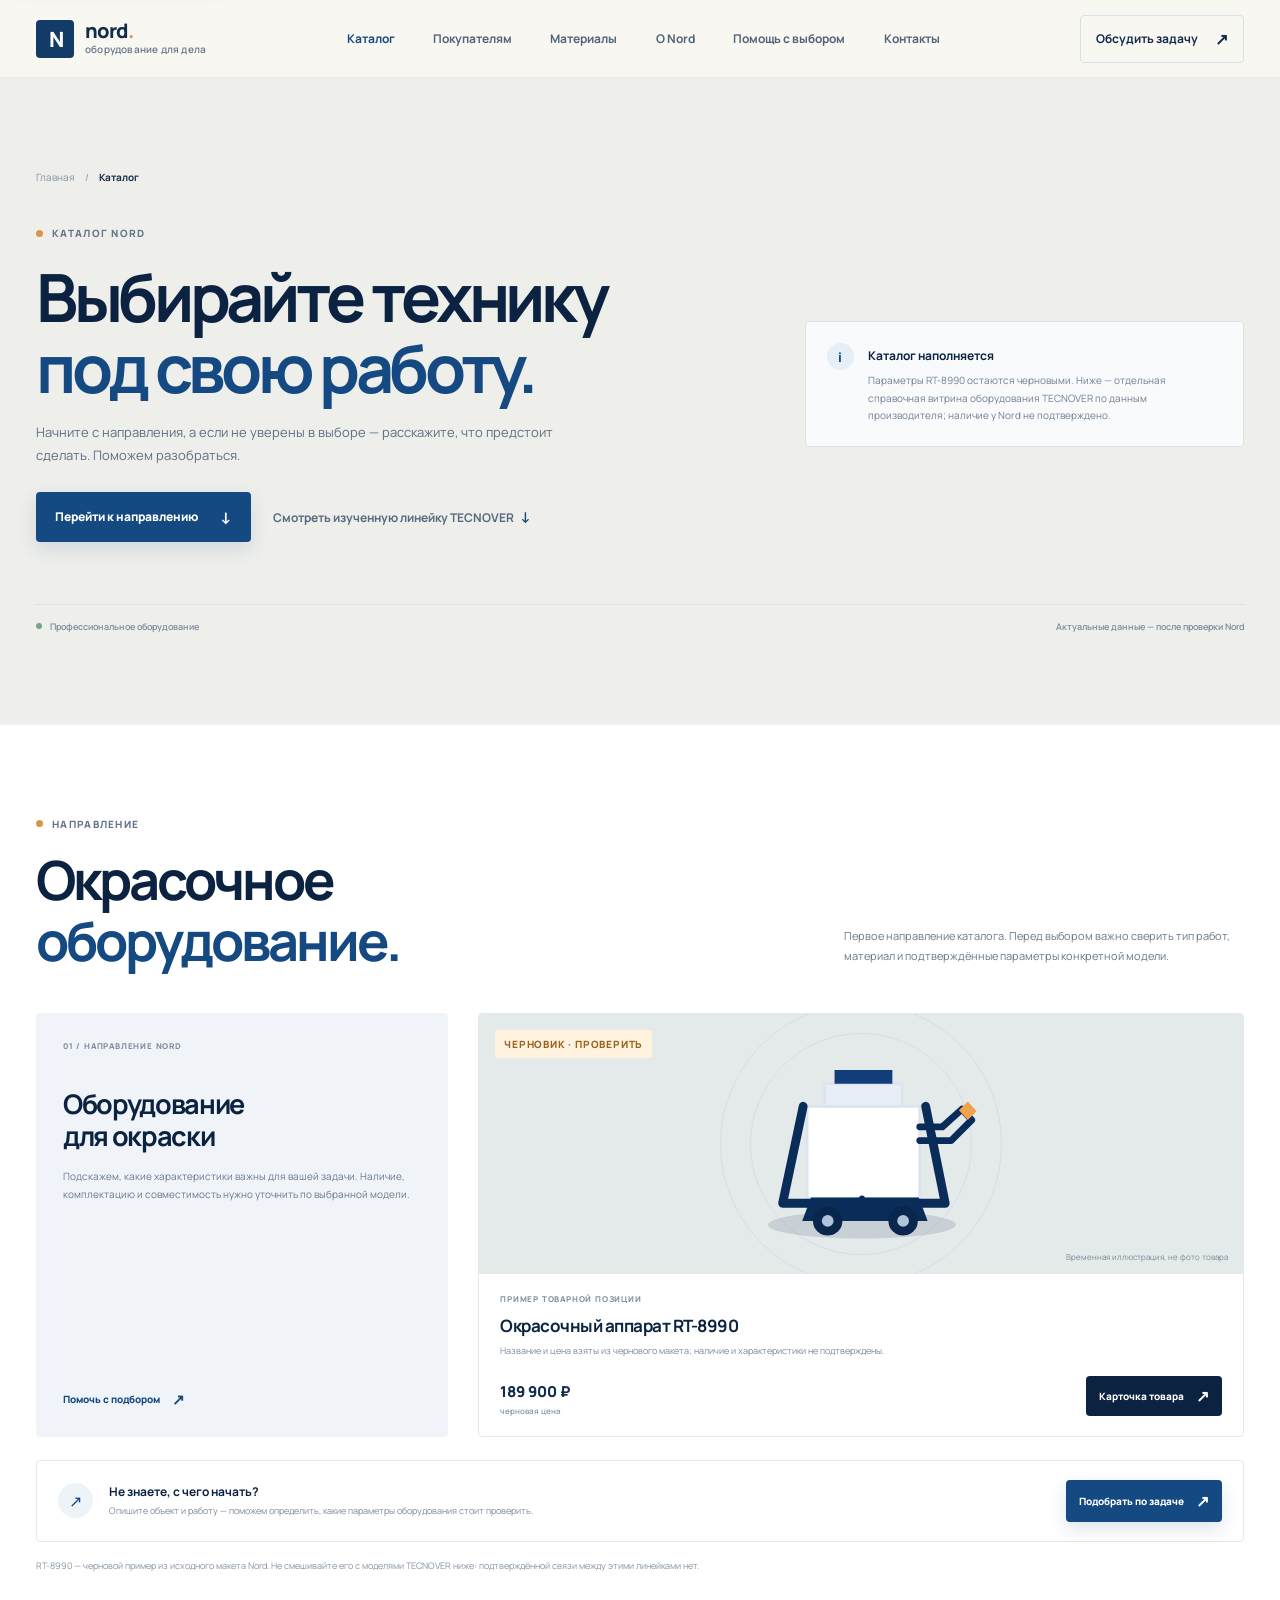
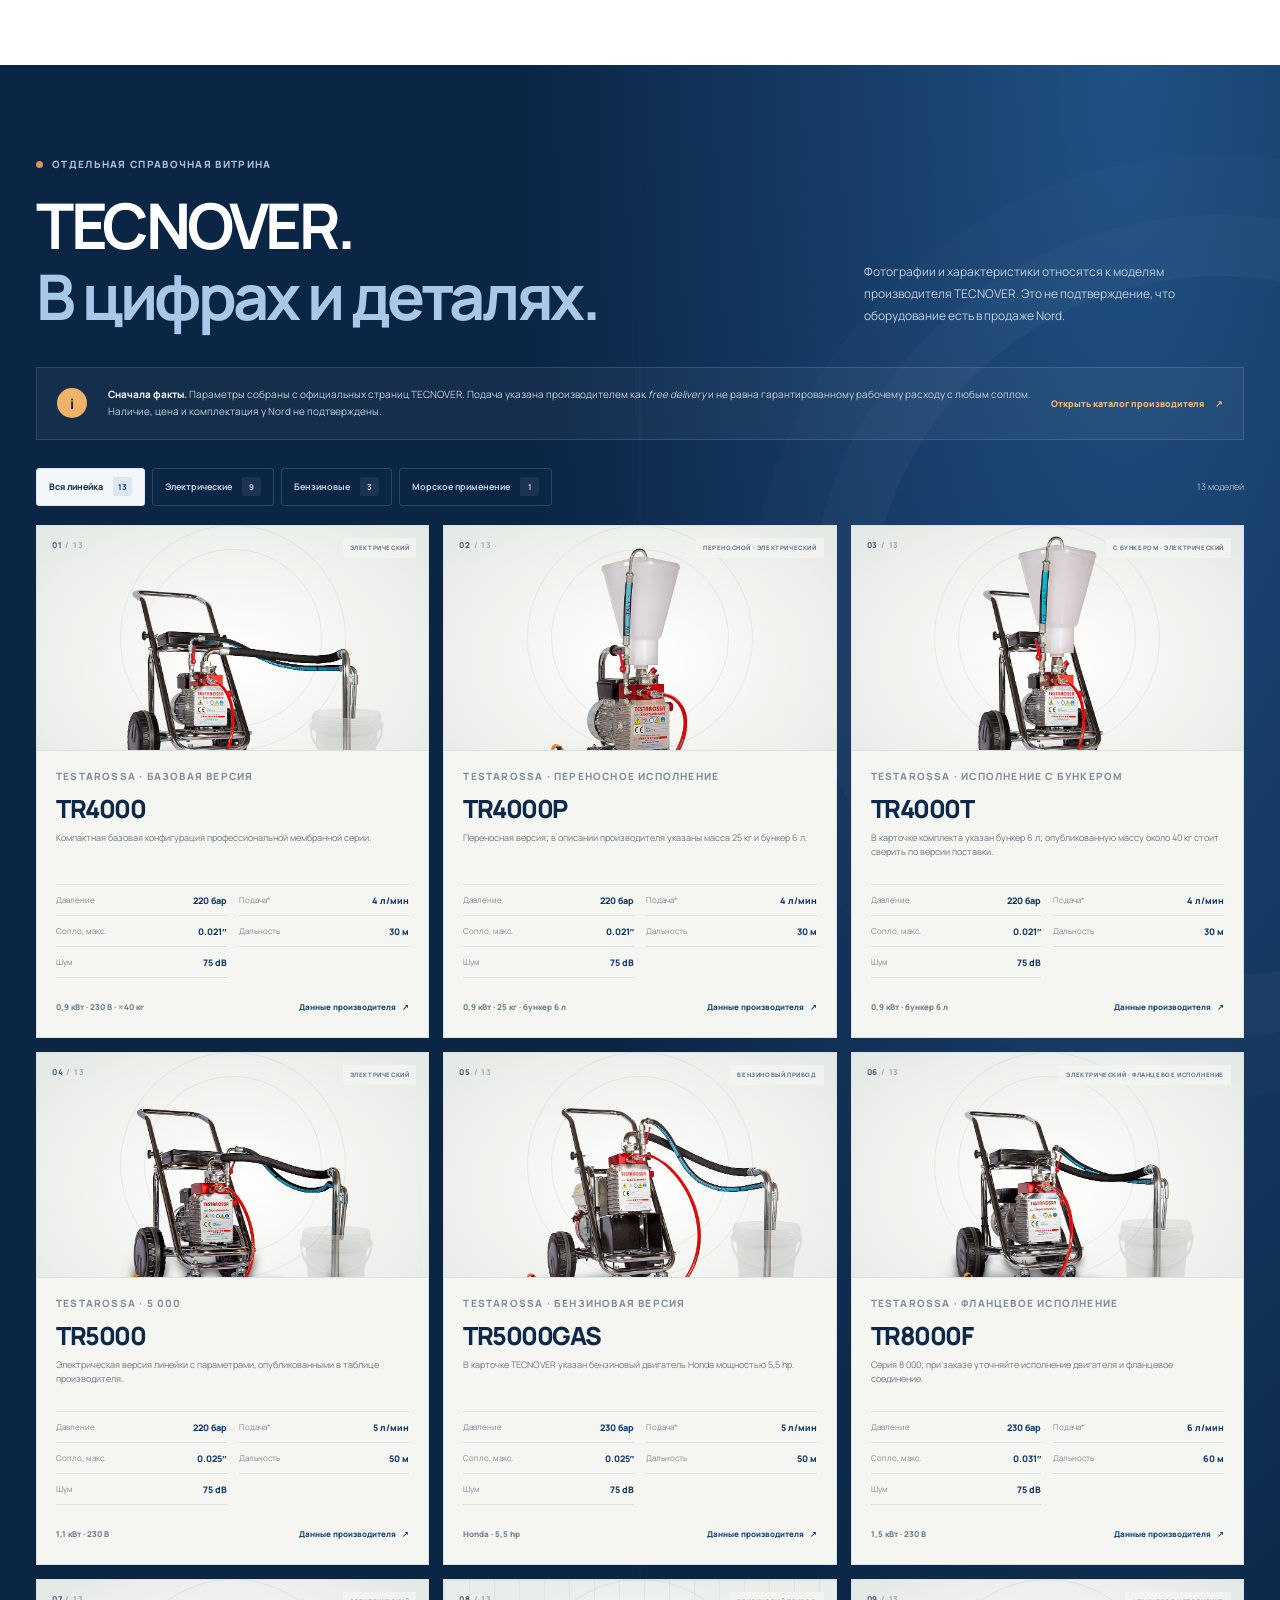
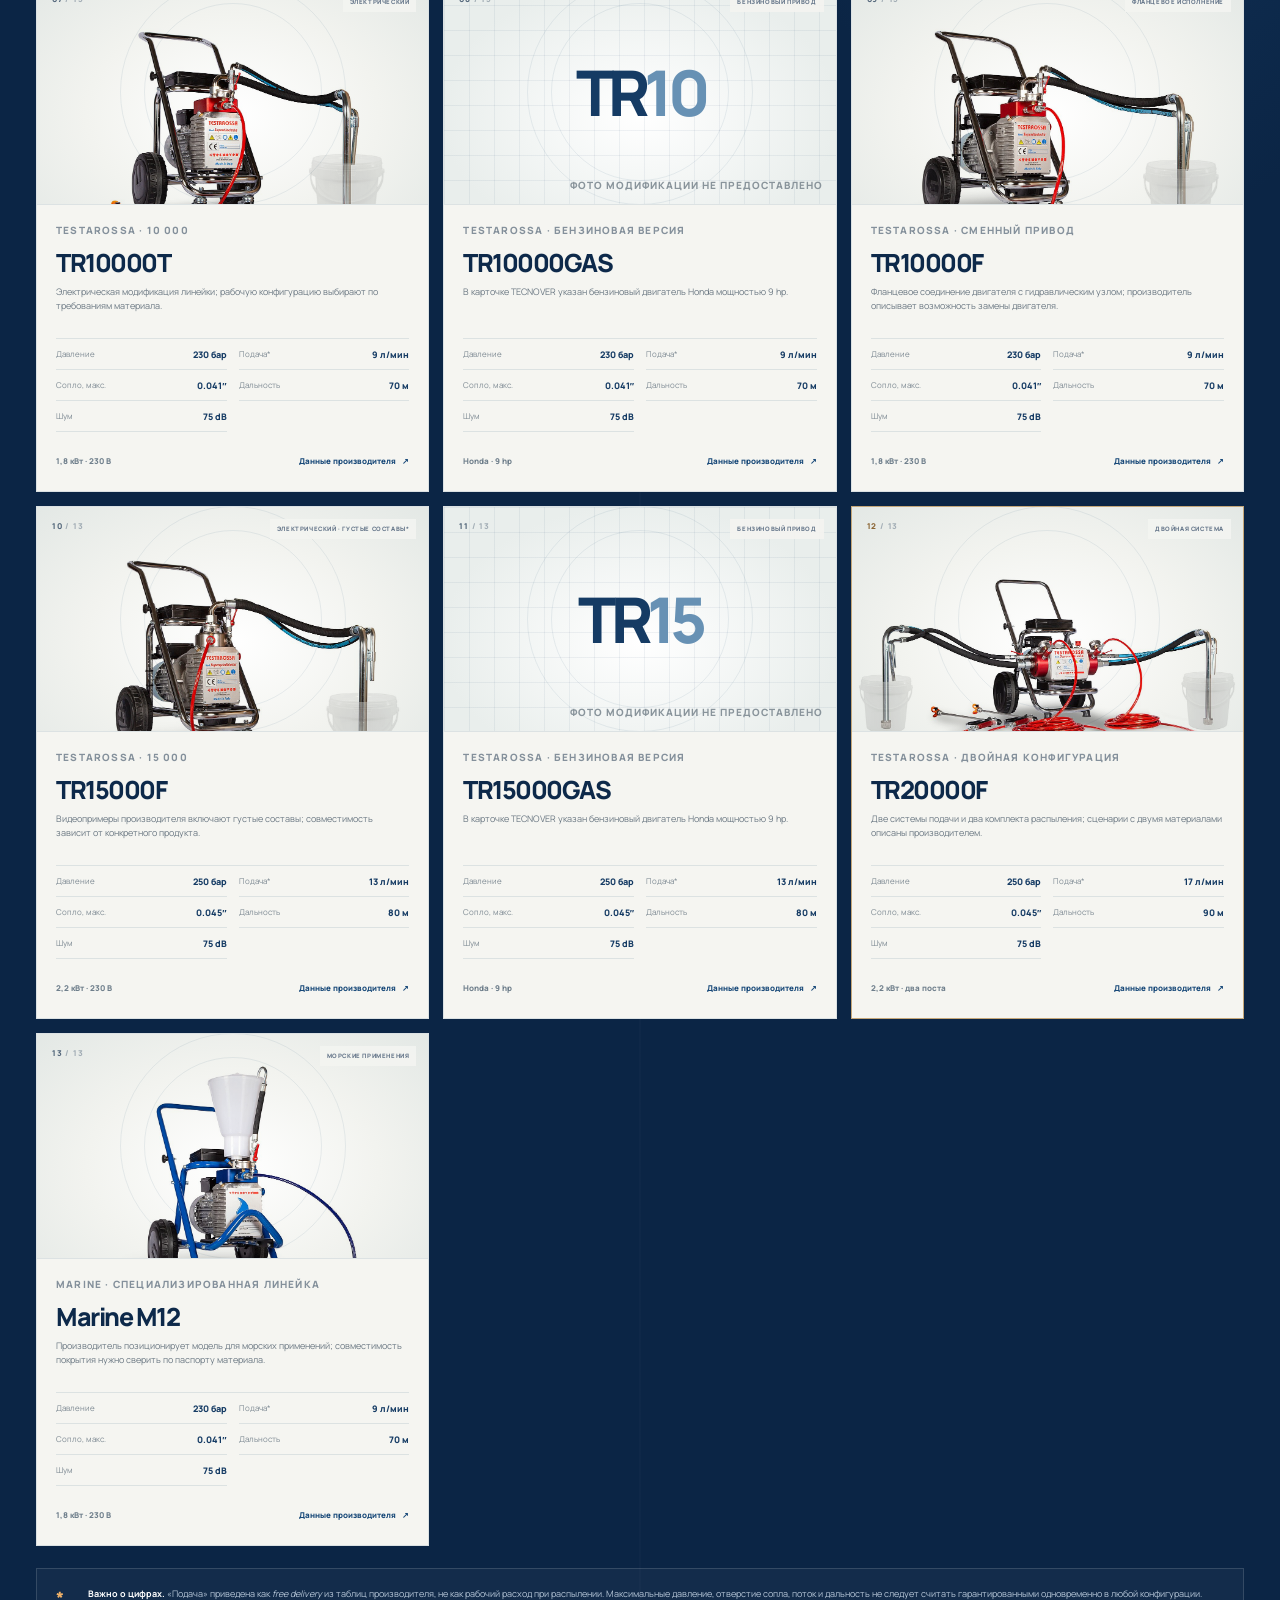
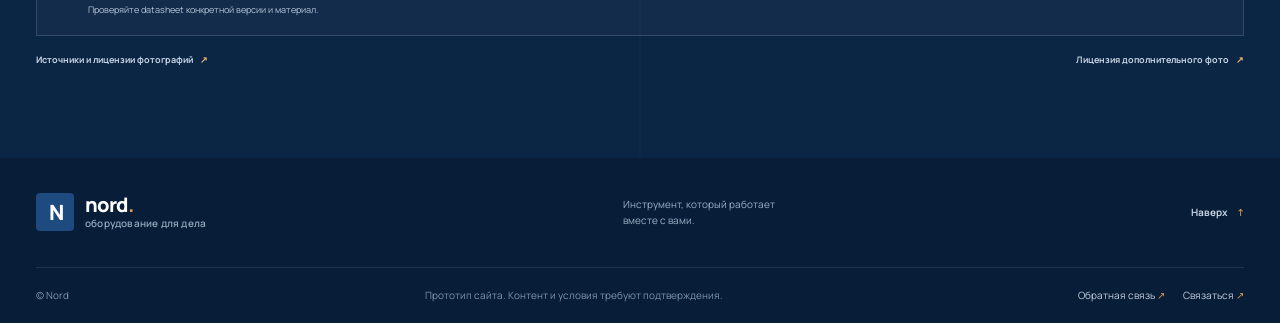
==== commit 17980d3c: "Keep private research out of site preview Co-authored-by: Copilot App <223556219+Copilot@users.norep" ====
--- a/catalog.html
+++ b/catalog.html
@@ -362,7 +362,6 @@
           <div class="tecnover-bottom-links">
             <a href="assets/product-references/SOURCES.txt">Источники и лицензии фотографий <span aria-hidden="true">↗</span></a>
             <a href="assets/product-references/additional/SOURCES.txt">Лицензия дополнительного фото <span aria-hidden="true">↗</span></a>
-            <a href="research/tecnover-equipment-study.md">Полное русскоязычное досье <span aria-hidden="true">↗</span></a>
           </div>
         </div>
       </section>
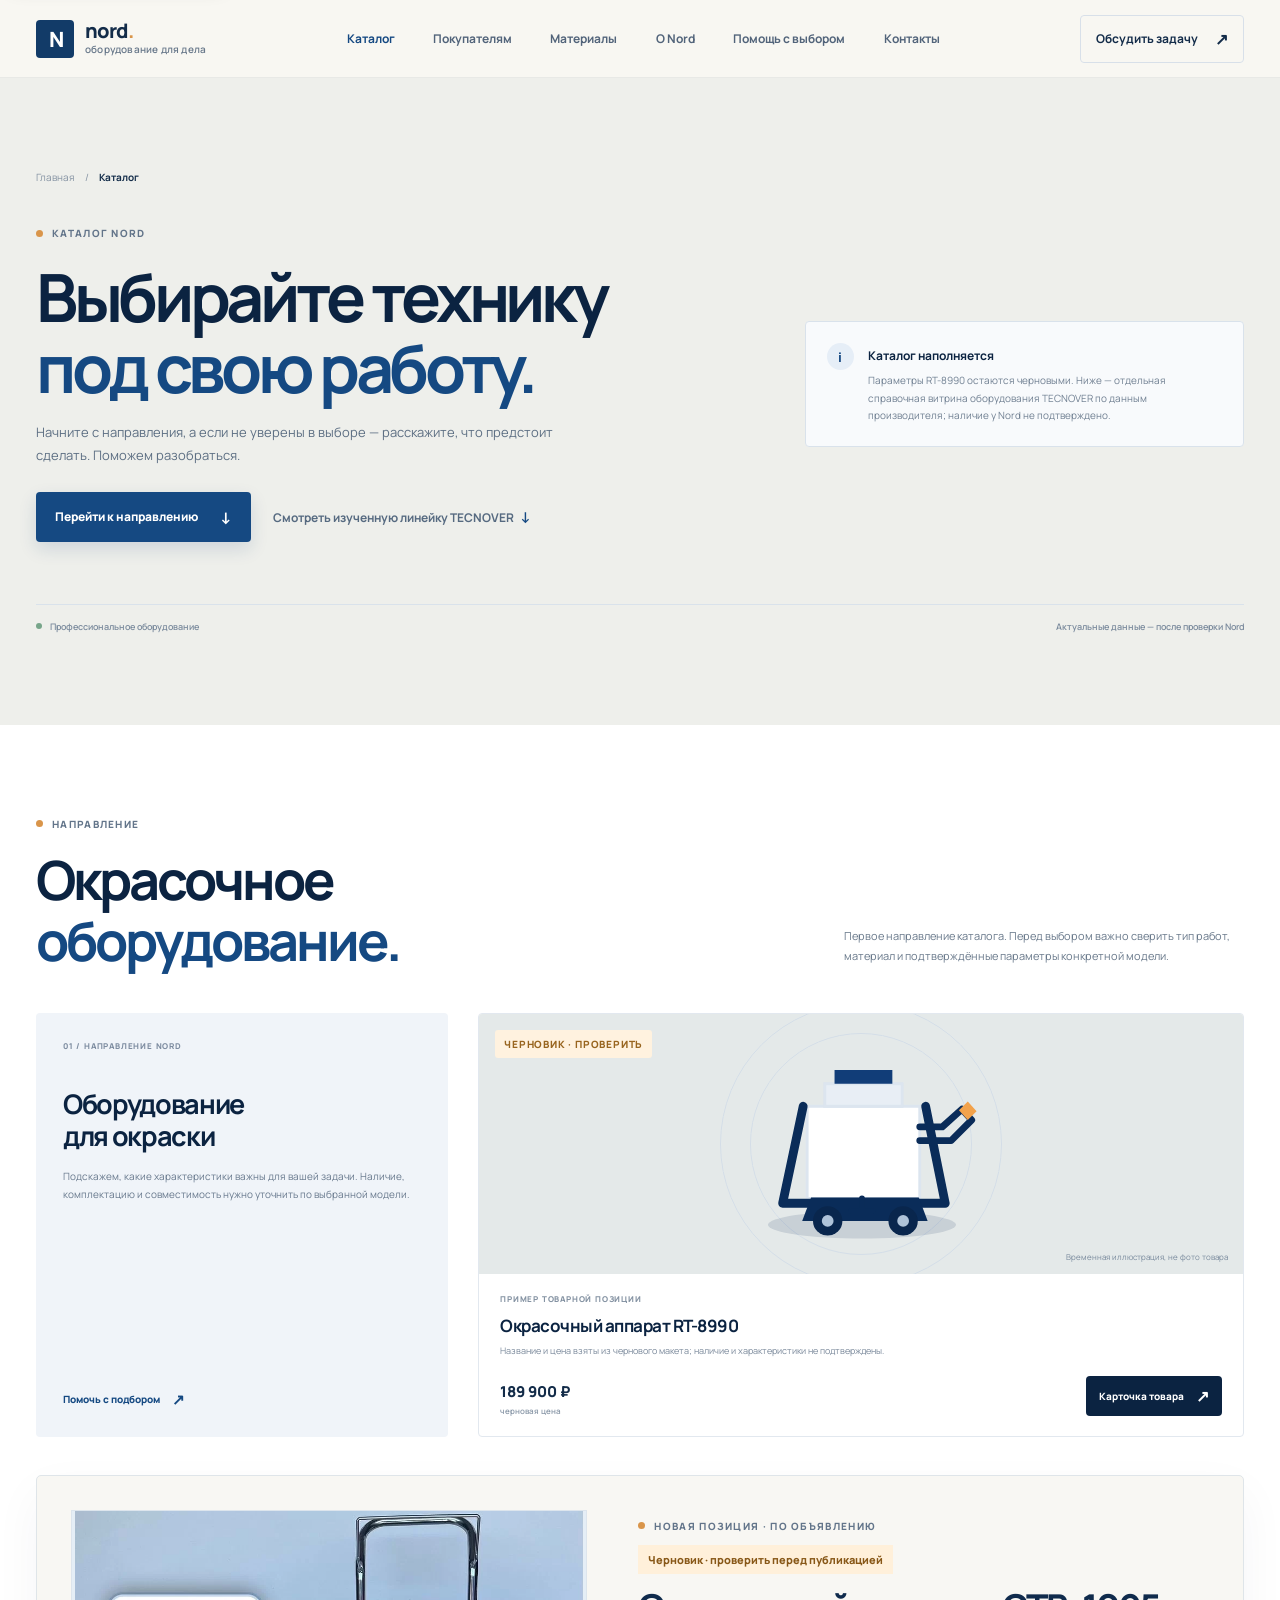
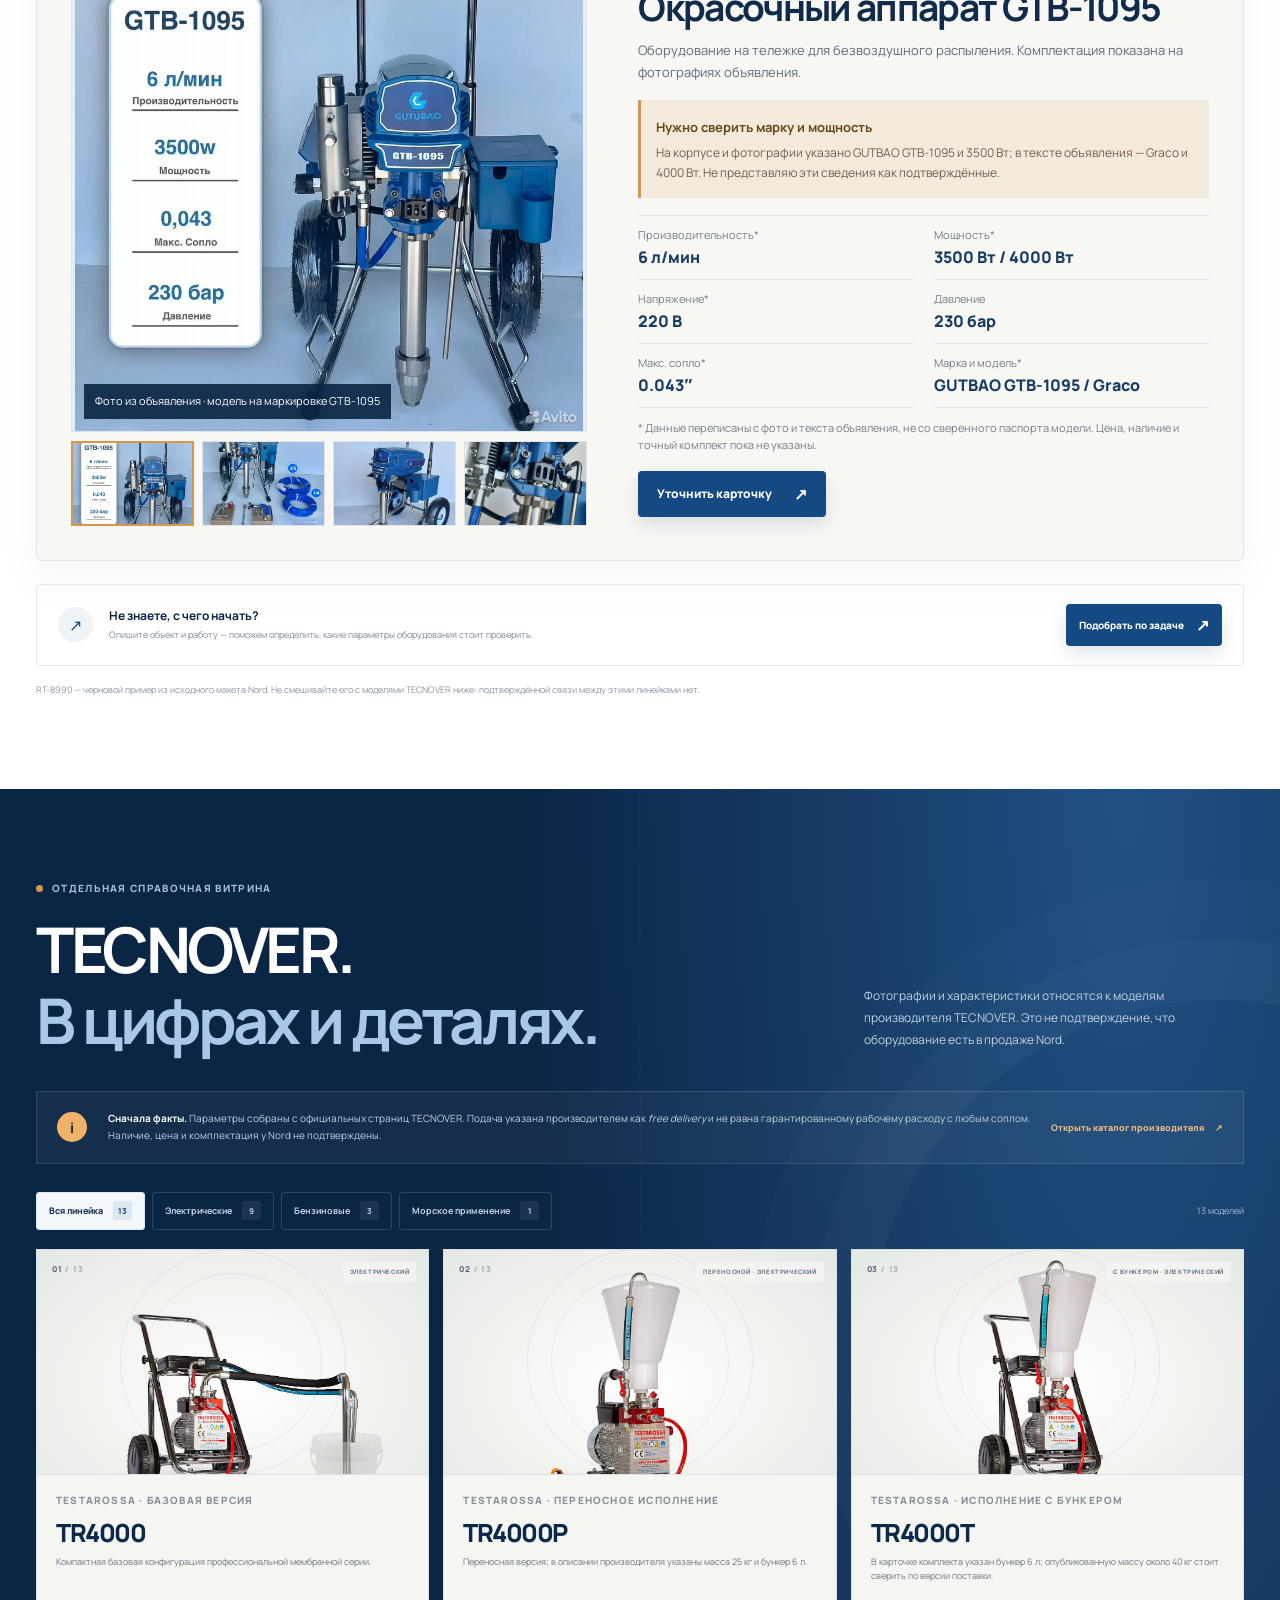
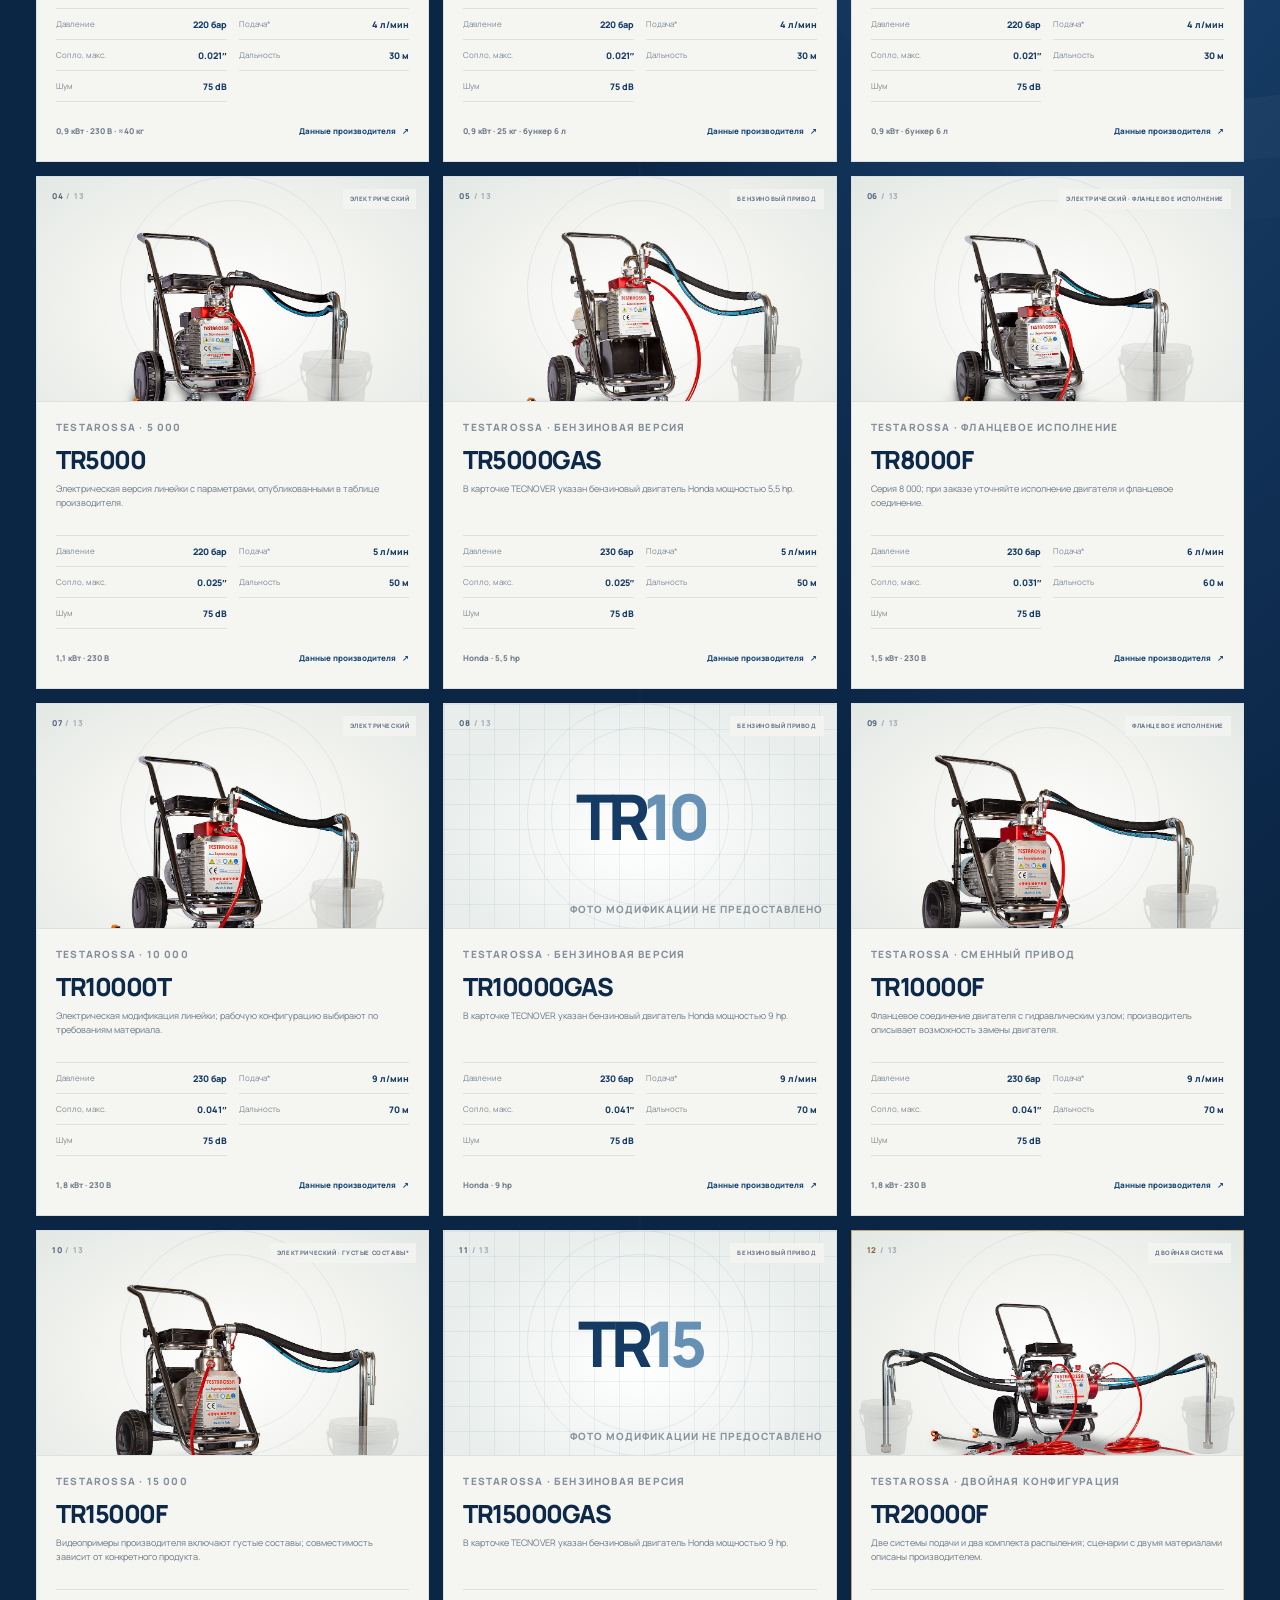
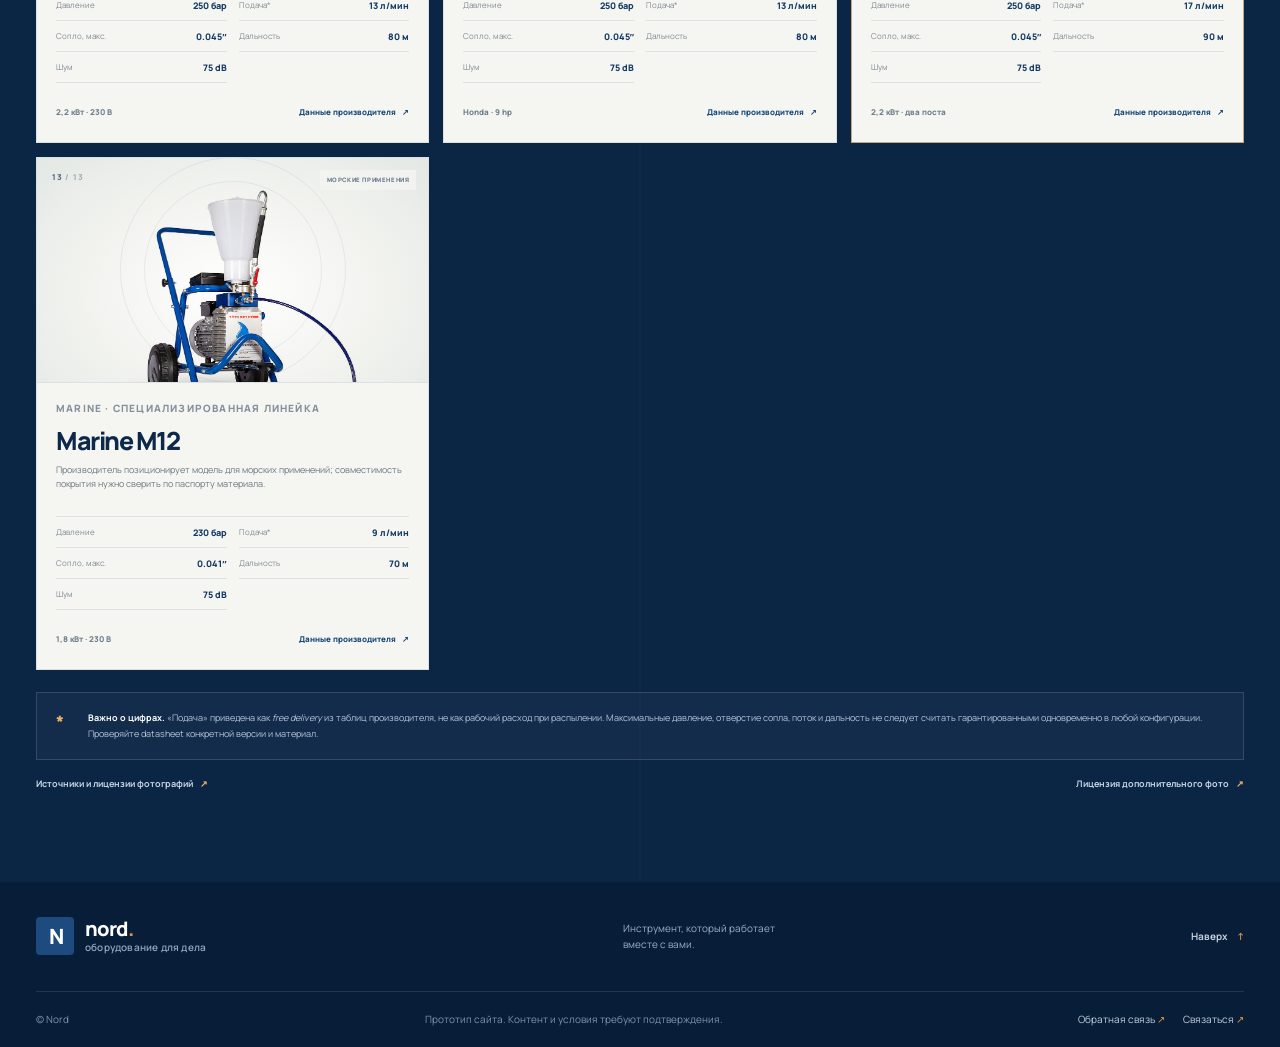
==== commit 6367018c: "Add GTB-1095 listing draft Co-authored-by: Copilot App <223556219+Copilot@users.noreply.github.com>" ====
--- a/catalog.html
+++ b/catalog.html
@@ -141,6 +141,56 @@
             </div>
           </div>
 
+          <article class="avito-draft" aria-labelledby="avito-draft-title">
+            <div class="avito-gallery" aria-label="Фотографии из объявления">
+              <figure class="avito-main-photo">
+                <img
+                  id="gtb-main-image"
+                  src="assets/avito/gtb-1095/gtb-1095-main.png"
+                  alt="Фото из объявления: окрасочный аппарат с маркировкой GUTBAO GTB-1095; на изображении указаны 6 л/мин, 3500 Вт, сопло 0.043 и 230 бар"
+                >
+                <figcaption>Фото из объявления · модель на маркировке GTB-1095</figcaption>
+              </figure>
+              <div class="avito-thumbnails" role="group" aria-label="Выбрать фотографию аппарата">
+                <button type="button" class="avito-thumbnail is-active" aria-label="Показать аппарат спереди" aria-pressed="true" data-listing-image="assets/avito/gtb-1095/gtb-1095-main.png" data-listing-alt="Фото из объявления: аппарат GUTBAO GTB-1095 с карточкой характеристик">
+                  <img src="assets/avito/gtb-1095/gtb-1095-main.png" alt="" loading="lazy">
+                </button>
+                <button type="button" class="avito-thumbnail" aria-label="Показать комплект поставки" aria-pressed="false" data-listing-image="assets/avito/gtb-1095/gtb-1095-kit.png" data-listing-alt="Фото из объявления: аппарат GUTBAO GTB-1095, шланги, пистолеты и принадлежности">
+                  <img src="assets/avito/gtb-1095/gtb-1095-kit.png" alt="" loading="lazy">
+                </button>
+                <button type="button" class="avito-thumbnail" aria-label="Показать аппарат сбоку" aria-pressed="false" data-listing-image="assets/avito/gtb-1095/gtb-1095-side.png" data-listing-alt="Фото из объявления: боковой вид окрасочного аппарата GTB-1095">
+                  <img src="assets/avito/gtb-1095/gtb-1095-side.png" alt="" loading="lazy">
+                </button>
+                <button type="button" class="avito-thumbnail" aria-label="Показать узел аппарата крупно" aria-pressed="false" data-listing-image="assets/avito/gtb-1095/gtb-1095-detail.png" data-listing-alt="Фото из объявления: крупный план узла окрасочного аппарата GTB-1095">
+                  <img src="assets/avito/gtb-1095/gtb-1095-detail.png" alt="" loading="lazy">
+                </button>
+              </div>
+            </div>
+
+            <div class="avito-draft-copy">
+              <p class="eyebrow"><span class="eyebrow-dot"></span> Новая позиция · по объявлению</p>
+              <span class="avito-draft-status">Черновик · проверить перед публикацией</span>
+              <h3 id="avito-draft-title">Окрасочный аппарат GTB-1095</h3>
+              <p class="avito-draft-lead">Оборудование на тележке для безвоздушного распыления. Комплектация показана на фотографиях объявления.</p>
+
+              <div class="avito-conflict" role="note">
+                <strong>Нужно сверить марку и мощность</strong>
+                <p>На корпусе и фотографии указано GUTBAO GTB-1095 и 3500 Вт; в тексте объявления — Graco и 4000 Вт. Не представляю эти сведения как подтверждённые.</p>
+              </div>
+
+              <dl class="avito-spec-list">
+                <div><dt>Производительность*</dt><dd>6 л/мин</dd></div>
+                <div><dt>Мощность*</dt><dd>3500 Вт / 4000 Вт</dd></div>
+                <div><dt>Напряжение*</dt><dd>220 В</dd></div>
+                <div><dt>Давление</dt><dd>230 бар</dd></div>
+                <div><dt>Макс. сопло*</dt><dd>0.043″</dd></div>
+                <div><dt>Марка и модель*</dt><dd>GUTBAO GTB-1095 / Graco</dd></div>
+              </dl>
+              <p class="avito-draft-footnote">* Данные переписаны с фото и текста объявления, не со сверенного паспорта модели. Цена, наличие и точный комплект пока не указаны.</p>
+              <a class="button button-primary" href="index.html?topic=Сверка+данных+GTB-1095#contacts">Уточнить карточку <span aria-hidden="true">↗</span></a>
+            </div>
+          </article>
+
           <div class="catalog-next-step">
             <span class="next-step-icon" aria-hidden="true">↗</span>
             <div>
--- a/styles.css
+++ b/styles.css
@@ -2142,7 +2142,83 @@
   .featured-description { font-size: 12px; }
   .field-notes-bottom > span { font-size: 11px; }
 
+   .avito-draft {
+    display: grid;
+    grid-template-columns: minmax(0, .95fr) minmax(0, 1.05fr);
+    gap: clamp(25px, 4vw, 52px);
+    margin-top: 38px;
+    padding: clamp(18px, 3vw, 34px);
+    border: 1px solid #dfe5e9;
+    border-radius: 5px;
+    background: #f8f7f3;
+    box-shadow: 0 18px 50px #102b4c0b;
+  }
+  .avito-main-photo {
+    position: relative;
+    display: grid;
+    min-height: 340px;
+    margin: 0;
+    place-items: center;
+    overflow: hidden;
+    border: 1px solid #dde5ed;
+    background: #e5eef6;
+  }
+  .avito-main-photo img { width: 100%; height: 100%; max-height: 520px; object-fit: contain; }
+  .avito-main-photo figcaption {
+    position: absolute;
+    right: 12px;
+    bottom: 12px;
+    left: 12px;
+    width: fit-content;
+    max-width: calc(100% - 24px);
+    padding: 9px 11px;
+    background: #0b2545e8;
+    color: white;
+    font-size: 11px;
+    line-height: 1.5;
+  }
+  .avito-thumbnails { display: grid; grid-template-columns: repeat(4, minmax(0, 1fr)); gap: 8px; margin-top: 9px; }
+  .avito-thumbnail {
+    height: 85px;
+    padding: 0;
+    overflow: hidden;
+    border: 1px solid #dce3ea;
+    background: #e5eef6;
+    cursor: pointer;
+  }
+  .avito-thumbnail.is-active { border: 2px solid var(--orange); }
+  .avito-thumbnail img { width: 100%; height: 100%; object-fit: cover; }
+  .avito-thumbnail:focus-visible { outline: 3px solid var(--blue); outline-offset: 2px; }
+  .avito-draft-copy { align-self: center; }
+  .avito-draft-copy .eyebrow { margin-bottom: 12px; font-size: 10px; }
+  .avito-draft-status {
+    display: inline-flex;
+    margin-bottom: 12px;
+    padding: 7px 10px;
+    background: #fff0da;
+    color: #885818;
+    font-size: 11px;
+    font-weight: 800;
+  }
+  .avito-draft-copy h3 { margin: 0 0 10px; color: #102b4c; font-size: clamp(26px, 3vw, 37px); line-height: 1.17; letter-spacing: -.045em; }
+  .avito-draft-lead { margin-bottom: 17px; color: #596b7e; font-size: 13px; line-height: 1.7; }
+  .avito-conflict { padding: 15px; border-left: 3px solid #d9954a; background: #f4eadb; }
+  .avito-conflict strong { color: #69471d; font-size: 13px; }
+  .avito-conflict p { margin: 6px 0 0; color: #705f48; font-size: 12px; line-height: 1.65; }
+  .avito-spec-list { display: grid; grid-template-columns: repeat(2, minmax(0, 1fr)); column-gap: 20px; margin: 17px 0 11px; border-top: 1px solid #dfe5e9; }
+  .avito-spec-list > div { display: flex; flex-direction: column; gap: 4px; padding: 11px 0; border-bottom: 1px solid #dfe5e9; }
+  .avito-spec-list dt { color: #6f7e8d; font-size: 11px; }
+  .avito-spec-list dd { margin: 0; color: #173d64; font-size: 16px; font-weight: 800; }
+  .avito-draft-footnote { margin: 0 0 17px; color: #727f8b; font-size: 11px; line-height: 1.6; }
+  .avito-draft-copy > .button { min-height: 46px; }
+
   @media (max-width: 680px) {
+    .avito-draft { grid-template-columns: 1fr; gap: 21px; margin-top: 25px; padding: 14px; }
+    .avito-main-photo { min-height: min(95vw, 430px); }
+    .avito-thumbnails { gap: 6px; }
+    .avito-thumbnail { height: 72px; }
+    .avito-spec-list dd { font-size: 15px; }
+    .avito-draft-copy .button { width: 100%; justify-content: space-between; }
     .hero-copy .eyebrow { font-size: 10px; }
     .hero-copy h1 { font-size: clamp(39px, 10vw, 52px); }
     .hero-lead { font-size: 12px; }
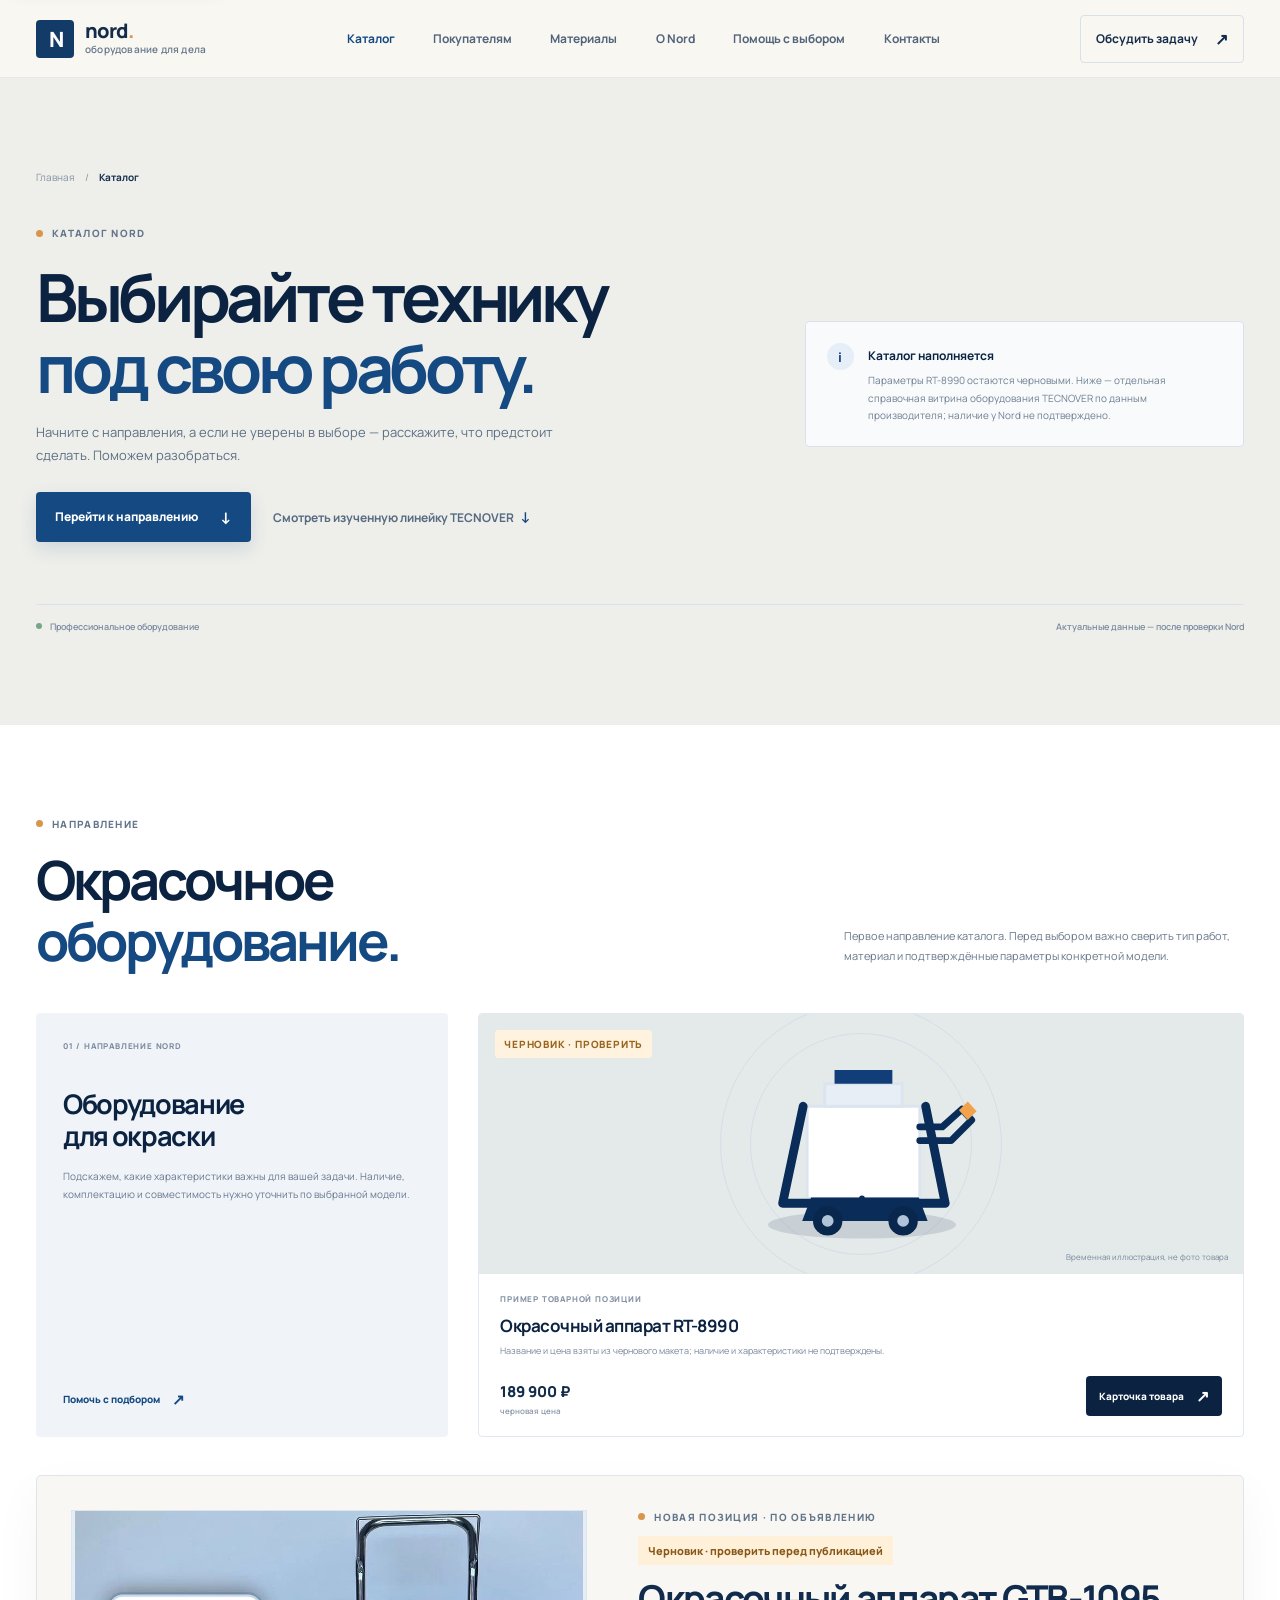
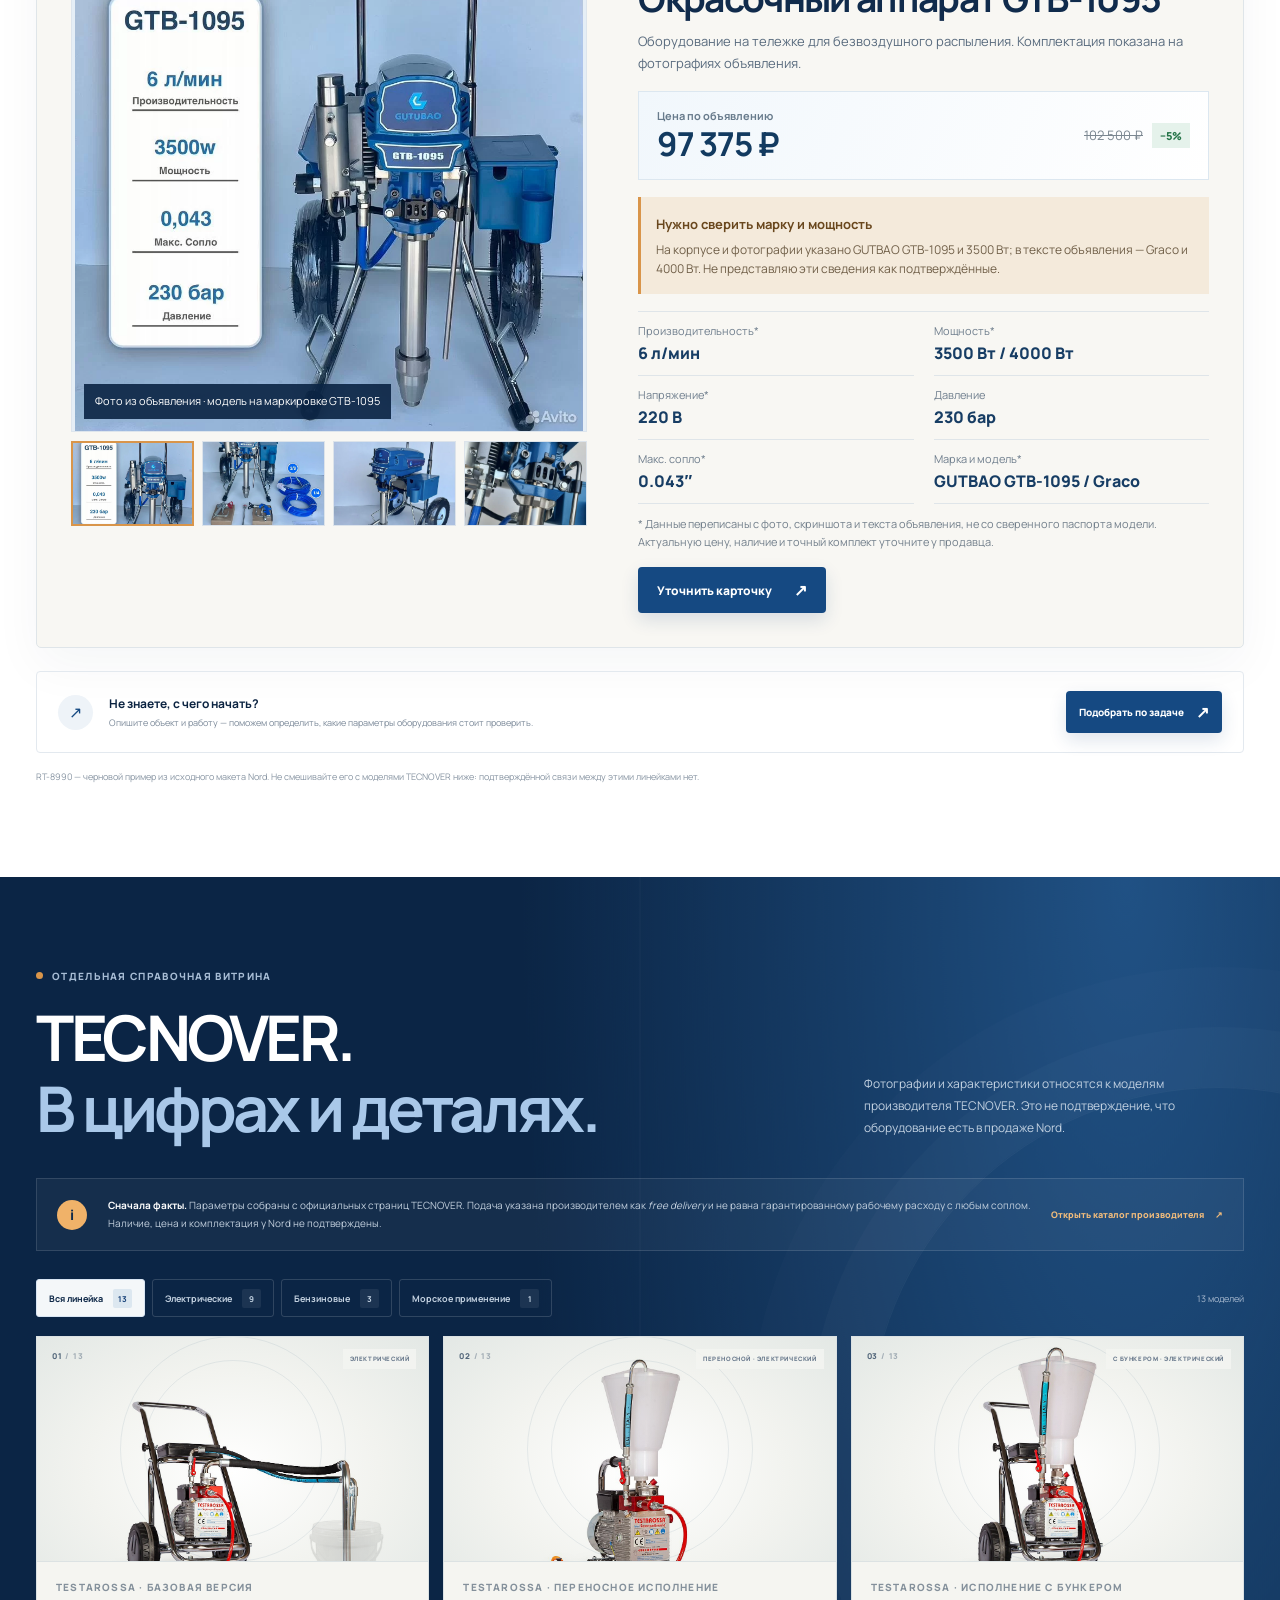
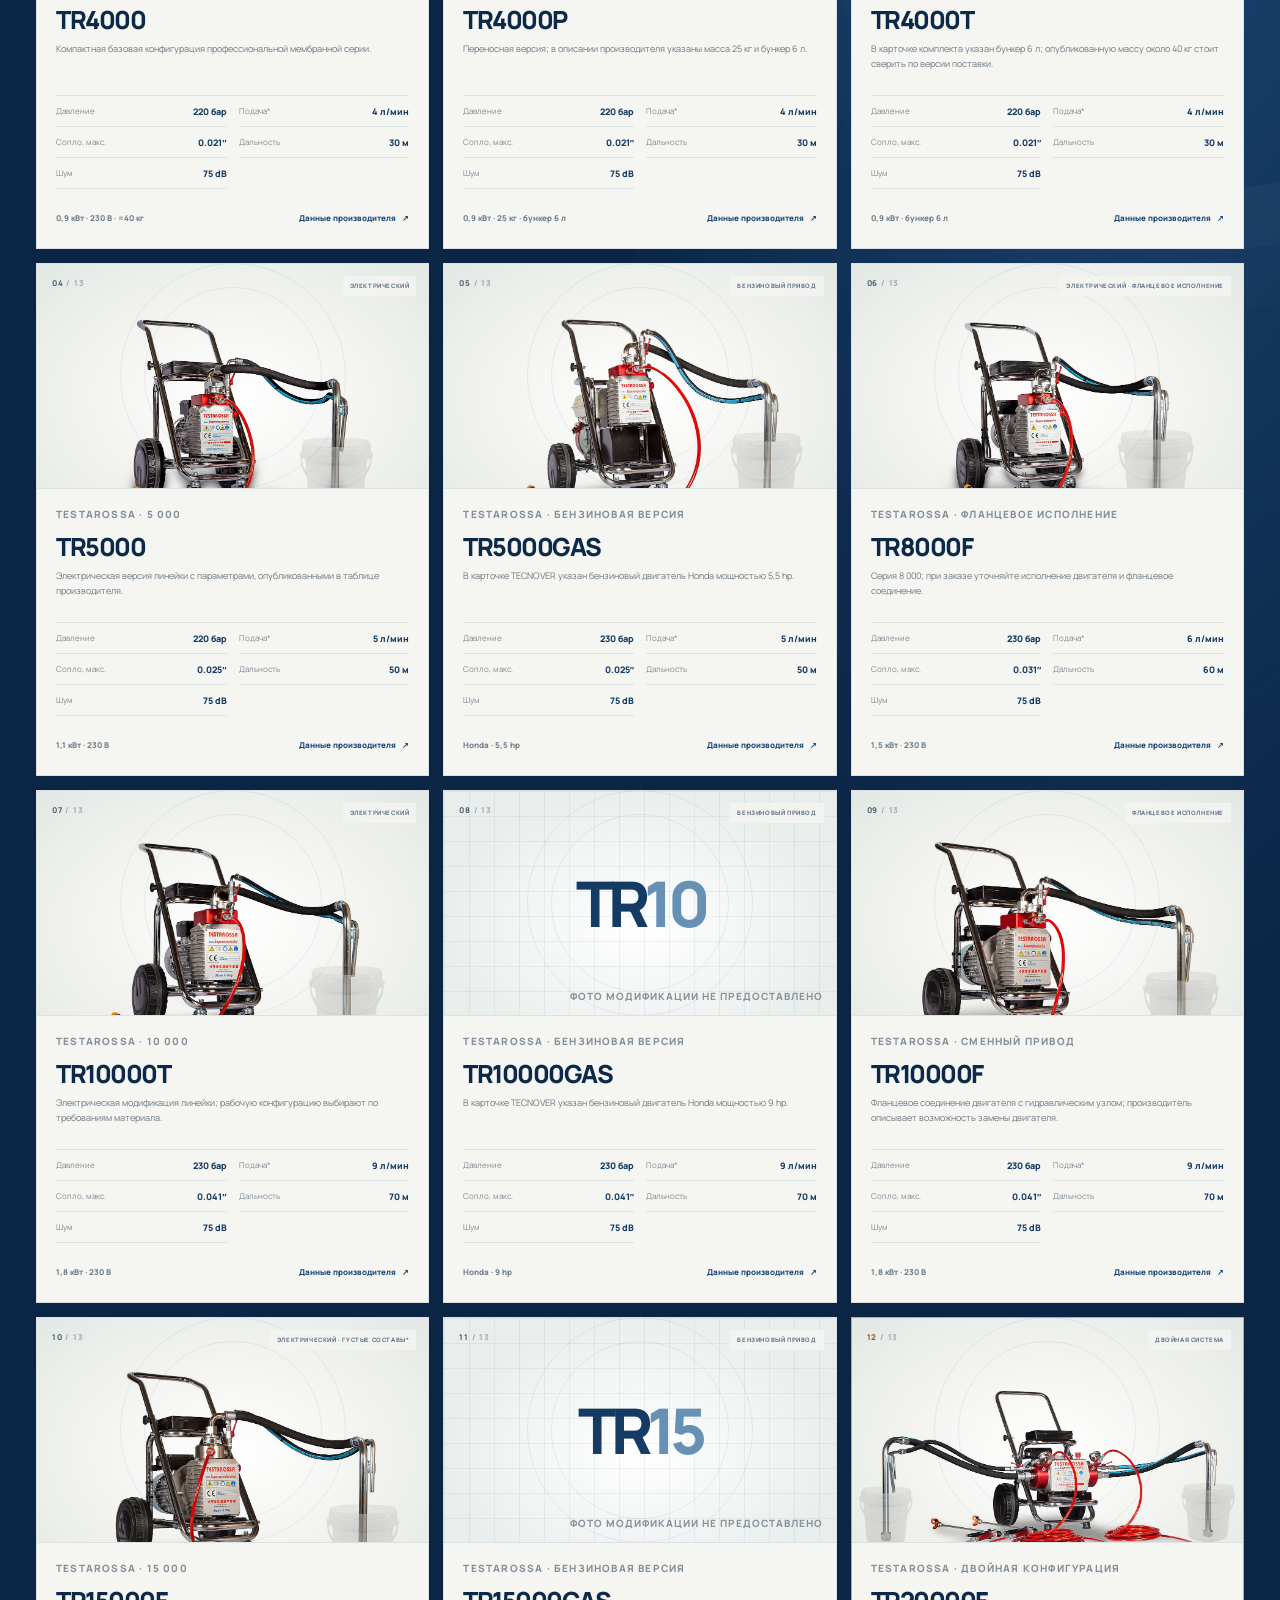
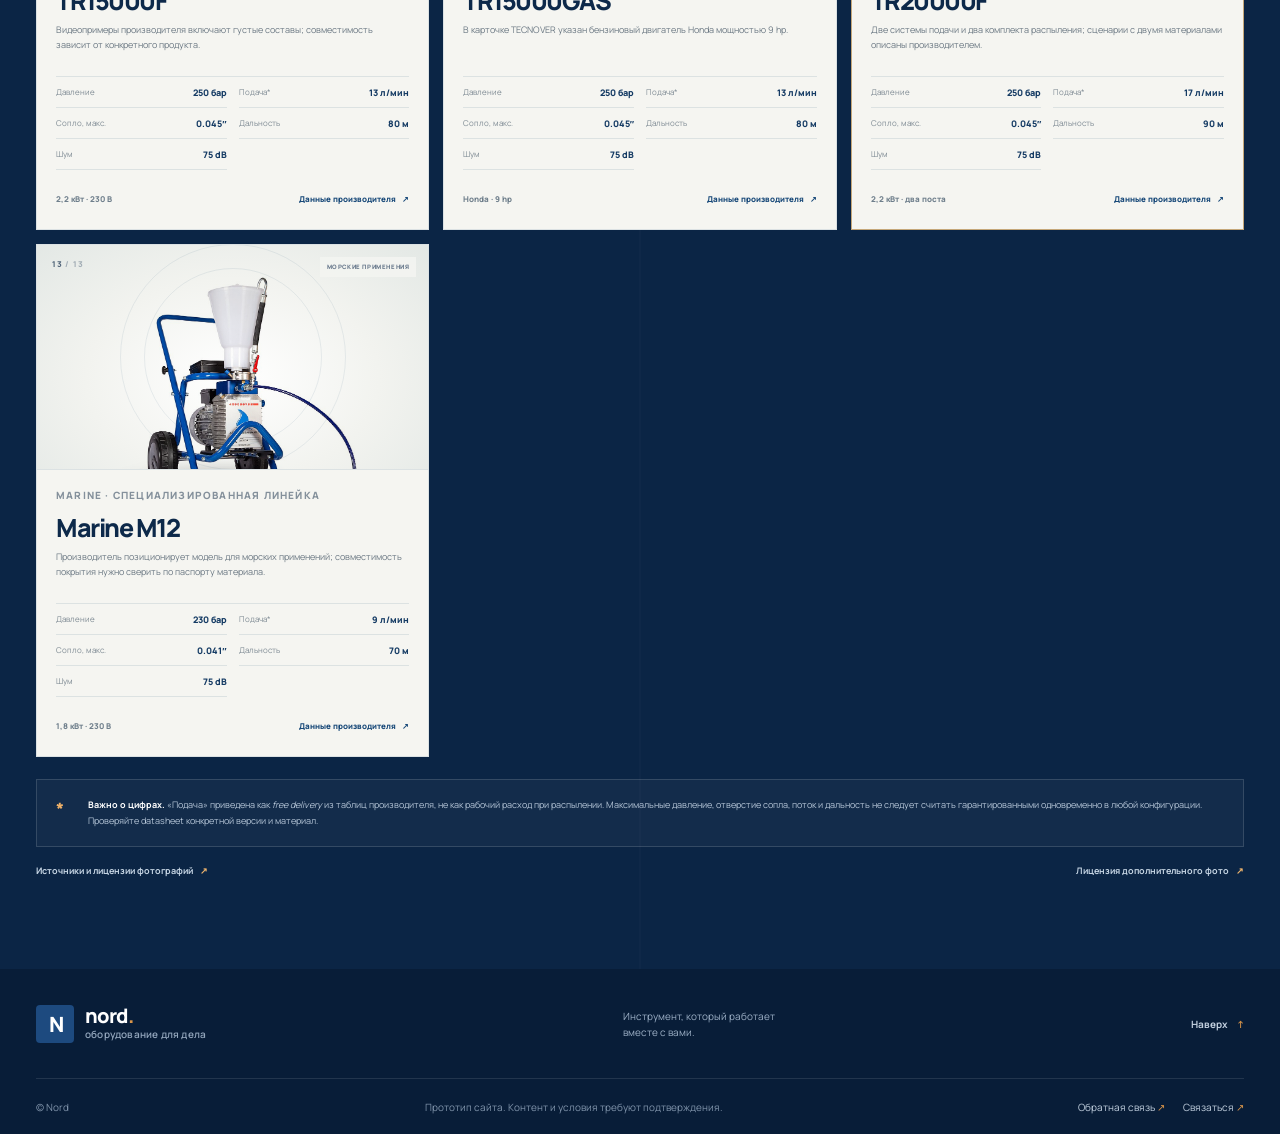
==== commit b23fe4f2: "Add GTB-1095 listing price Co-authored-by: Copilot App <223556219+Copilot@users.noreply.github.com>" ====
--- a/catalog.html
+++ b/catalog.html
@@ -173,6 +173,17 @@
               <h3 id="avito-draft-title">Окрасочный аппарат GTB-1095</h3>
               <p class="avito-draft-lead">Оборудование на тележке для безвоздушного распыления. Комплектация показана на фотографиях объявления.</p>
 
+              <div class="avito-price" aria-label="Цена по объявлению: 97 375 рублей, прежняя цена 102 500 рублей, скидка 5 процентов">
+                <div class="avito-price-main">
+                  <span class="avito-price-label">Цена по объявлению</span>
+                  <strong>97 375 ₽</strong>
+                </div>
+                <div class="avito-price-previous">
+                  <del>102 500 ₽</del>
+                  <span>−5%</span>
+                </div>
+              </div>
+
               <div class="avito-conflict" role="note">
                 <strong>Нужно сверить марку и мощность</strong>
                 <p>На корпусе и фотографии указано GUTBAO GTB-1095 и 3500 Вт; в тексте объявления — Graco и 4000 Вт. Не представляю эти сведения как подтверждённые.</p>
@@ -186,7 +197,7 @@
                 <div><dt>Макс. сопло*</dt><dd>0.043″</dd></div>
                 <div><dt>Марка и модель*</dt><dd>GUTBAO GTB-1095 / Graco</dd></div>
               </dl>
-              <p class="avito-draft-footnote">* Данные переписаны с фото и текста объявления, не со сверенного паспорта модели. Цена, наличие и точный комплект пока не указаны.</p>
+              <p class="avito-draft-footnote">* Данные переписаны с фото, скриншота и текста объявления, не со сверенного паспорта модели. Актуальную цену, наличие и точный комплект уточните у продавца.</p>
               <a class="button button-primary" href="index.html?topic=Сверка+данных+GTB-1095#contacts">Уточнить карточку <span aria-hidden="true">↗</span></a>
             </div>
           </article>
--- a/styles.css
+++ b/styles.css
@@ -2205,6 +2205,21 @@
   .avito-conflict { padding: 15px; border-left: 3px solid #d9954a; background: #f4eadb; }
   .avito-conflict strong { color: #69471d; font-size: 13px; }
   .avito-conflict p { margin: 6px 0 0; color: #705f48; font-size: 12px; line-height: 1.65; }
+  .avito-price {
+    display: flex;
+    align-items: center;
+    justify-content: space-between;
+    gap: 16px;
+    margin: 0 0 17px;
+    padding: 16px 18px;
+    border: 1px solid #dce7f0;
+    background: linear-gradient(115deg, #f1f7fc, #fff);
+  }
+  .avito-price-main { display: flex; flex-direction: column; gap: 3px; }
+  .avito-price-label { color: #687b8c; font-size: 11px; font-weight: 700; }
+  .avito-price-main strong { color: #123a60; font-size: clamp(25px, 3vw, 33px); letter-spacing: -.04em; line-height: 1.1; }
+  .avito-price-previous { display: flex; align-items: center; gap: 9px; color: #7b8791; font-size: 13px; }
+  .avito-price-previous span { padding: 5px 8px; background: #e5f2eb; color: #247448; font-size: 11px; font-weight: 800; }
   .avito-spec-list { display: grid; grid-template-columns: repeat(2, minmax(0, 1fr)); column-gap: 20px; margin: 17px 0 11px; border-top: 1px solid #dfe5e9; }
   .avito-spec-list > div { display: flex; flex-direction: column; gap: 4px; padding: 11px 0; border-bottom: 1px solid #dfe5e9; }
   .avito-spec-list dt { color: #6f7e8d; font-size: 11px; }
@@ -2217,6 +2232,9 @@
     .avito-main-photo { min-height: min(95vw, 430px); }
     .avito-thumbnails { gap: 6px; }
     .avito-thumbnail { height: 72px; }
+    .avito-price { padding: 14px; }
+    .avito-price-main strong { font-size: 27px; }
+    .avito-price-previous { align-items: flex-end; flex-direction: column; gap: 5px; font-size: 12px; }
     .avito-spec-list dd { font-size: 15px; }
     .avito-draft-copy .button { width: 100%; justify-content: space-between; }
     .hero-copy .eyebrow { font-size: 10px; }
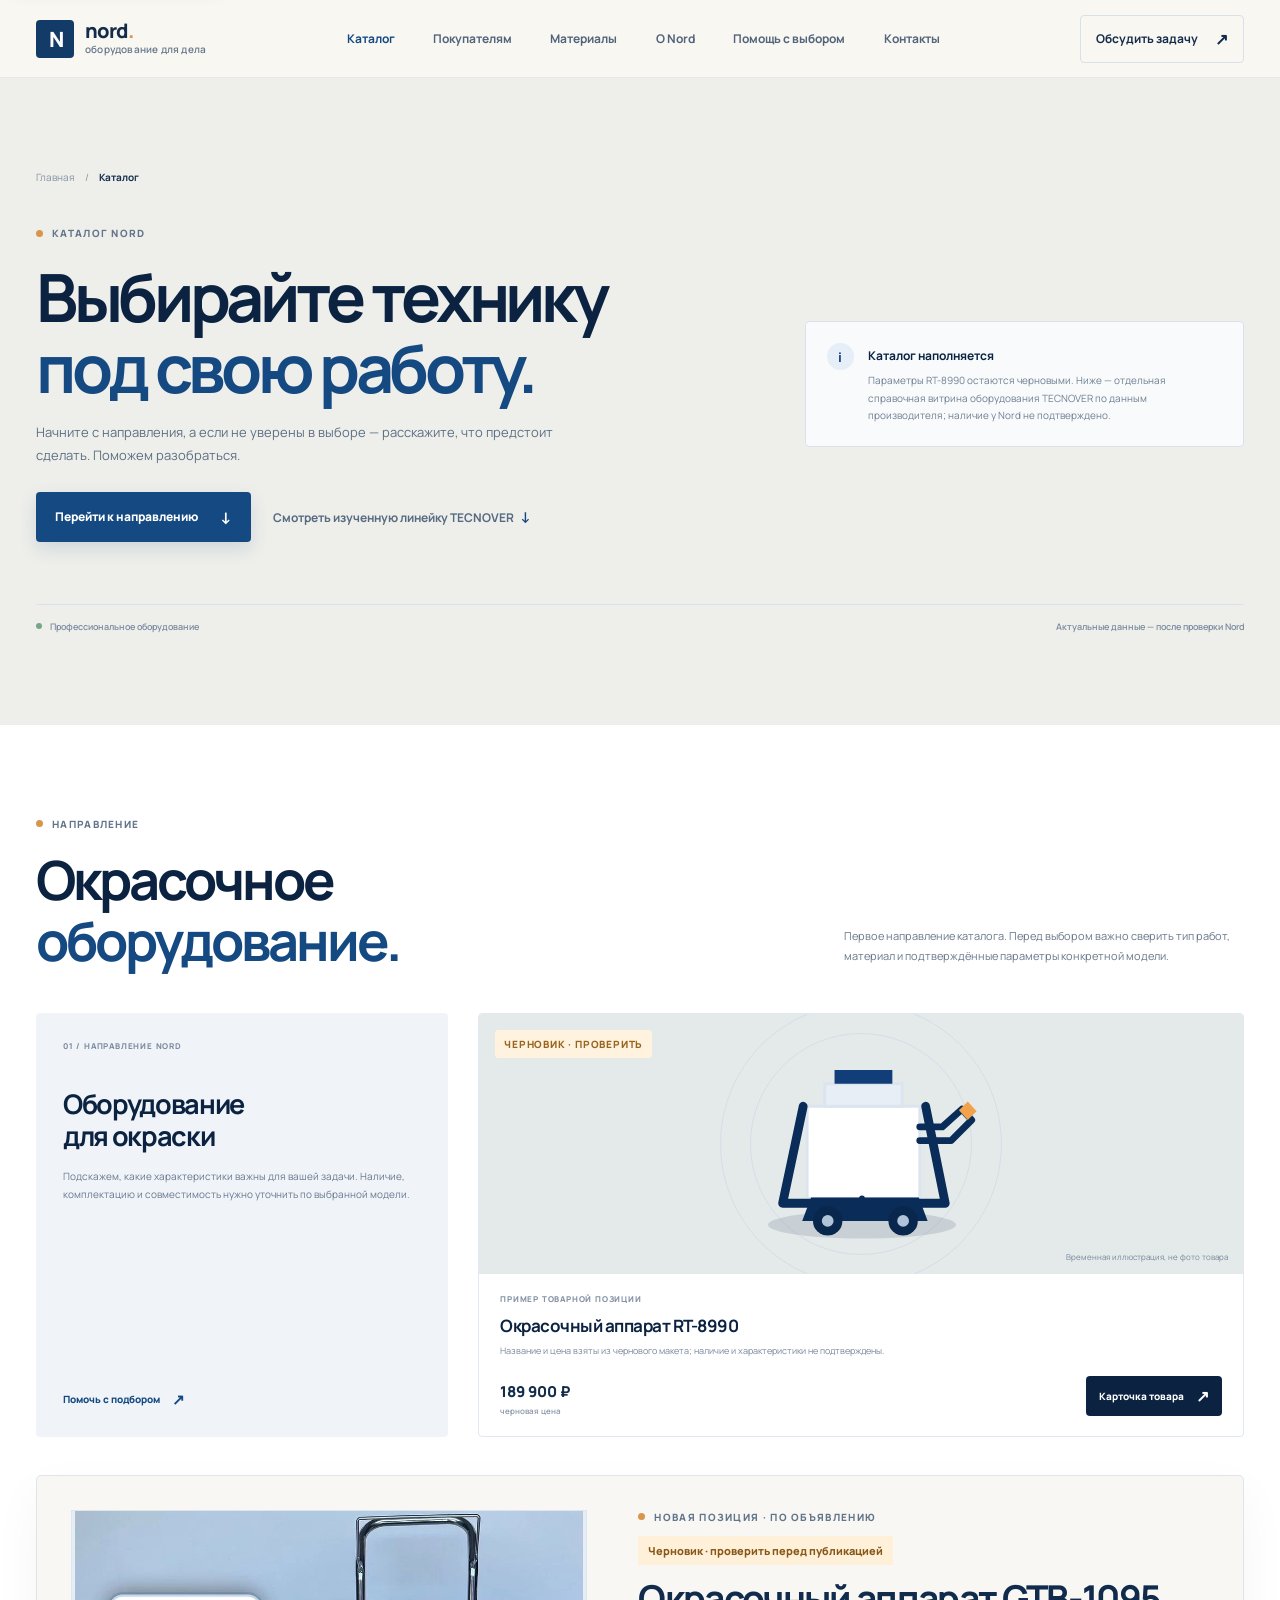
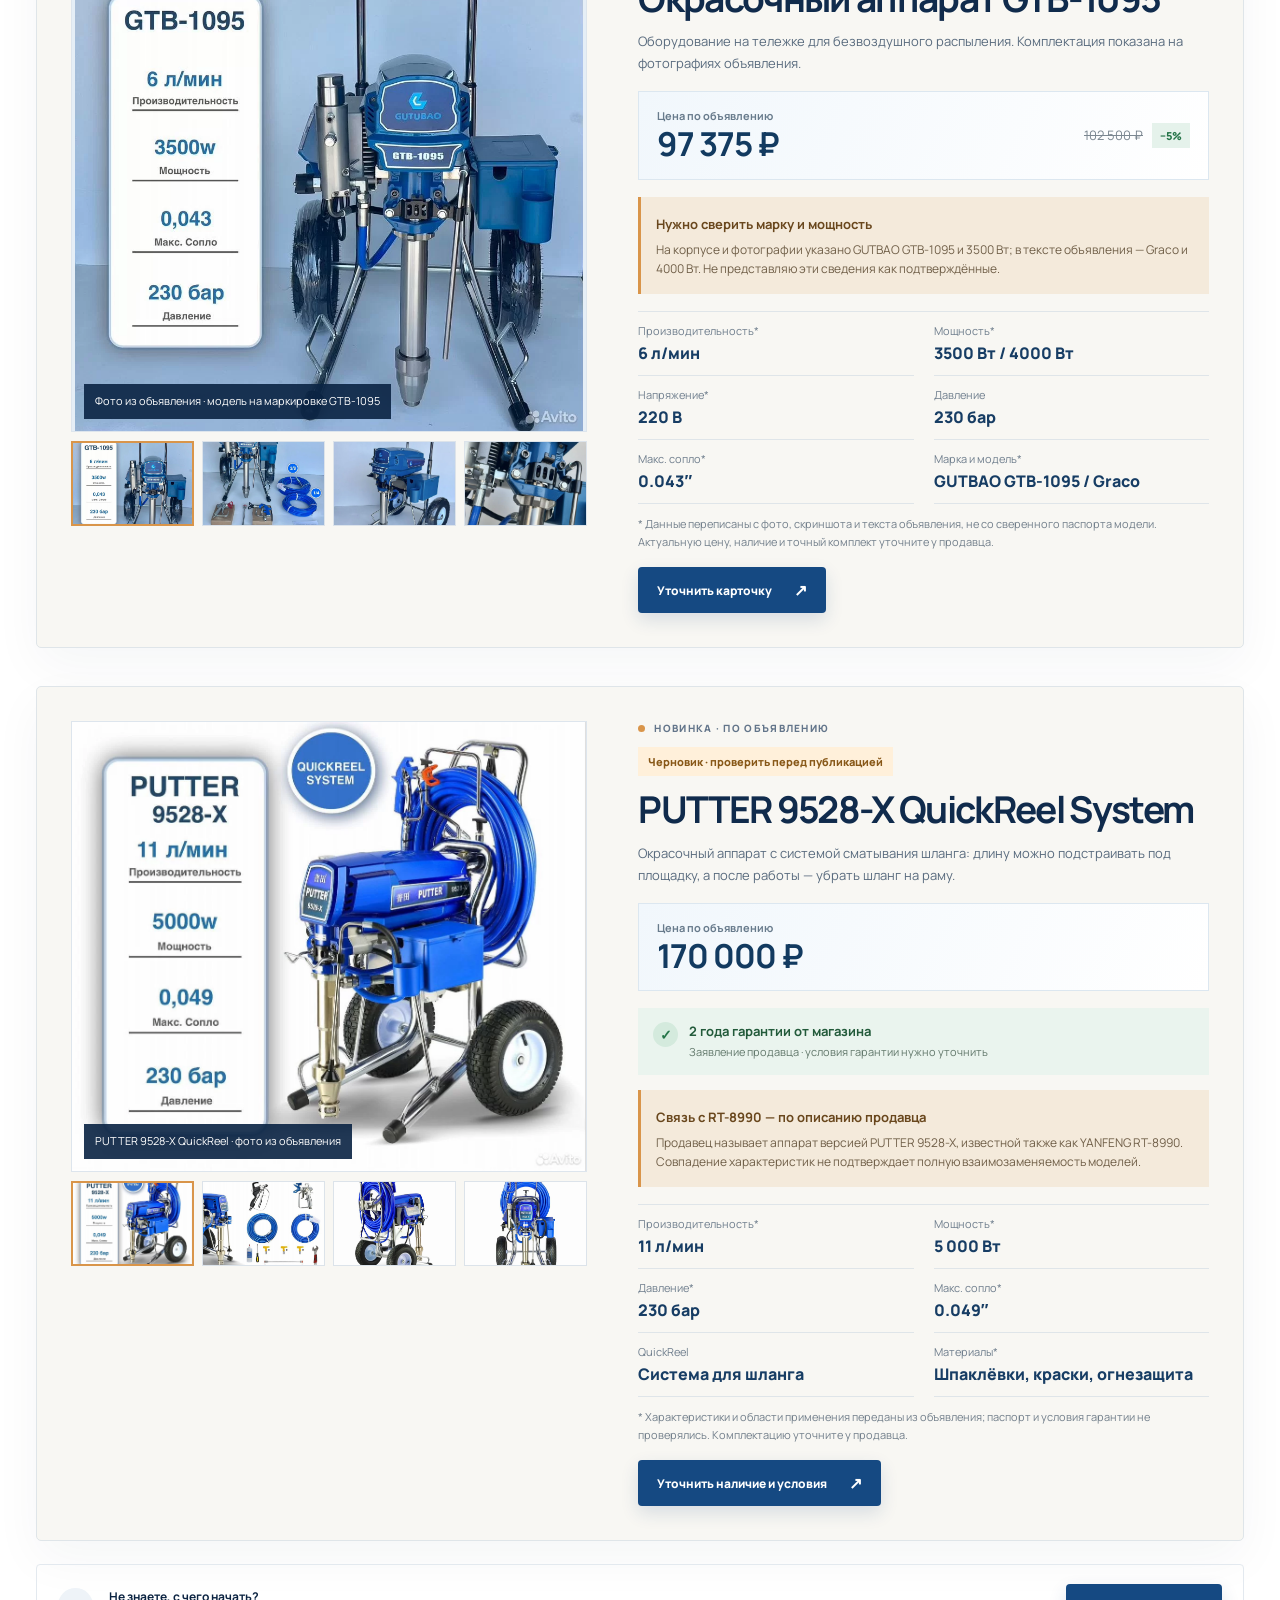
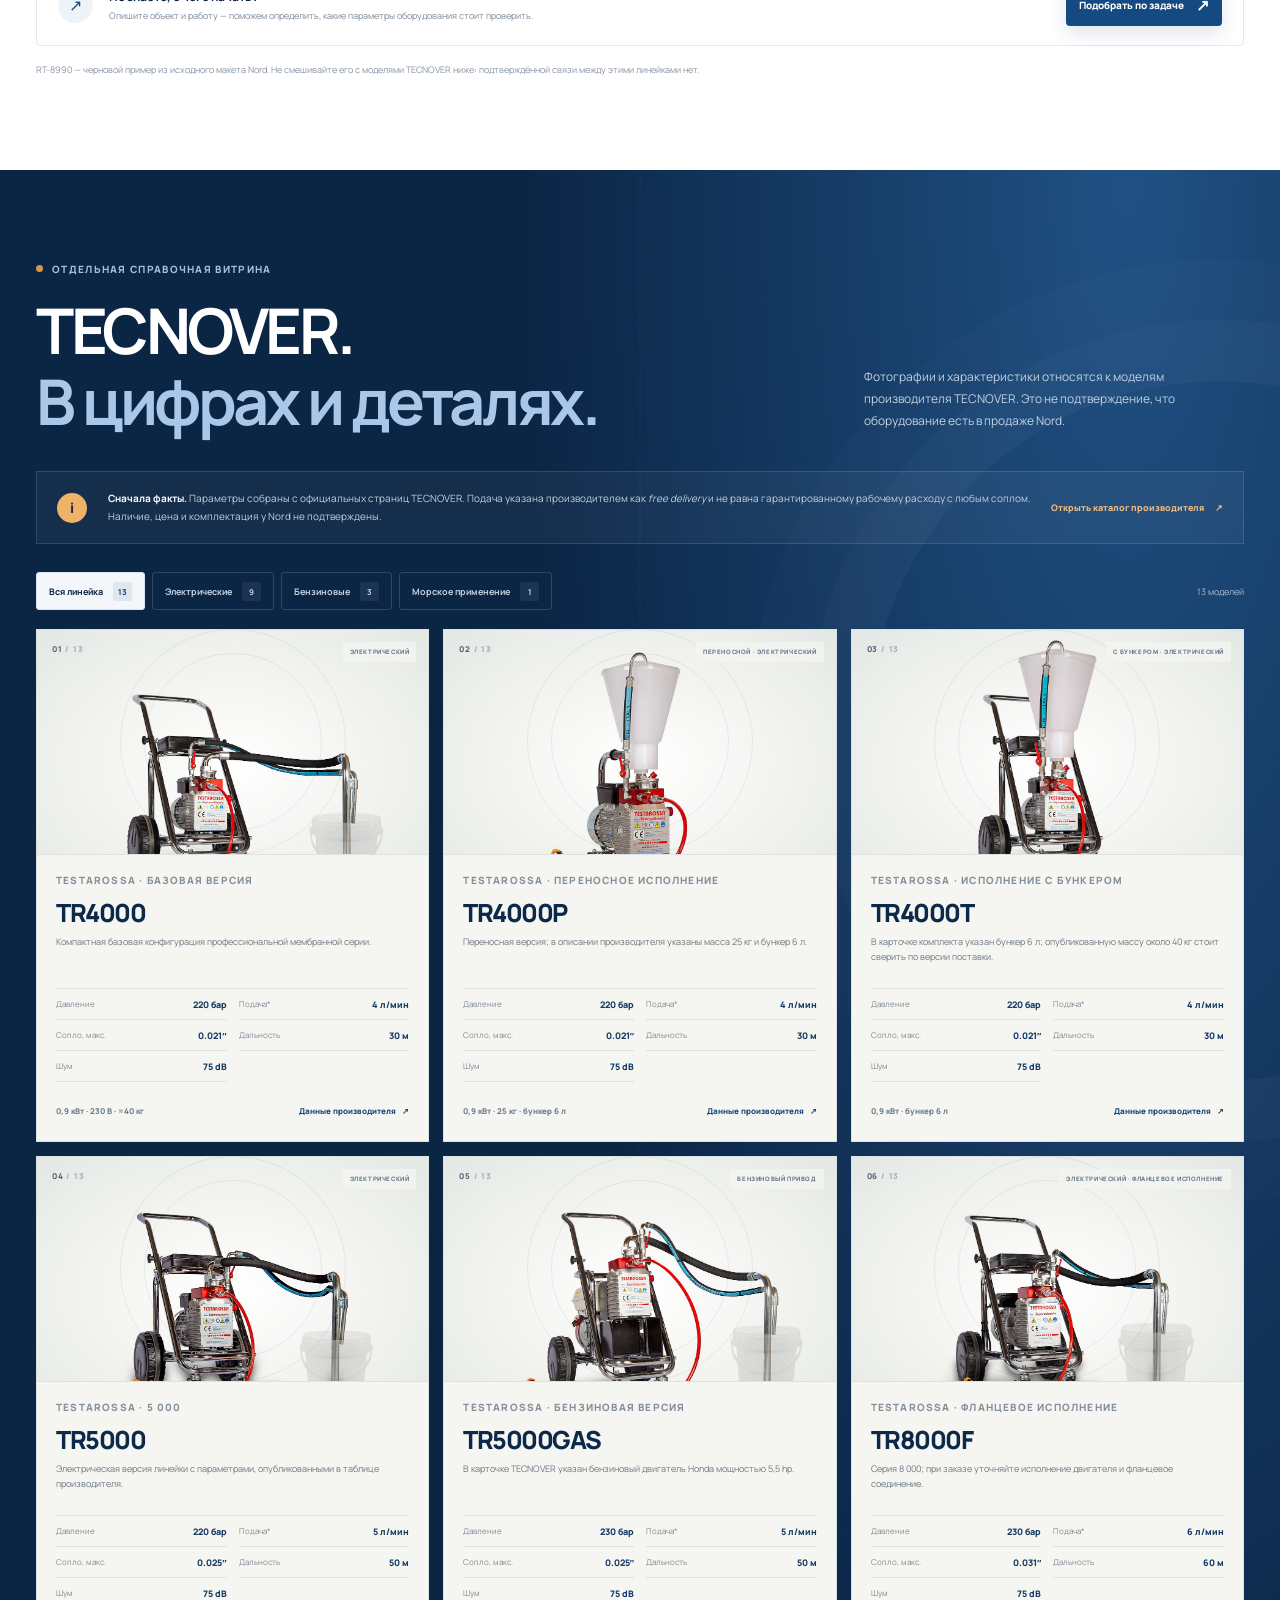
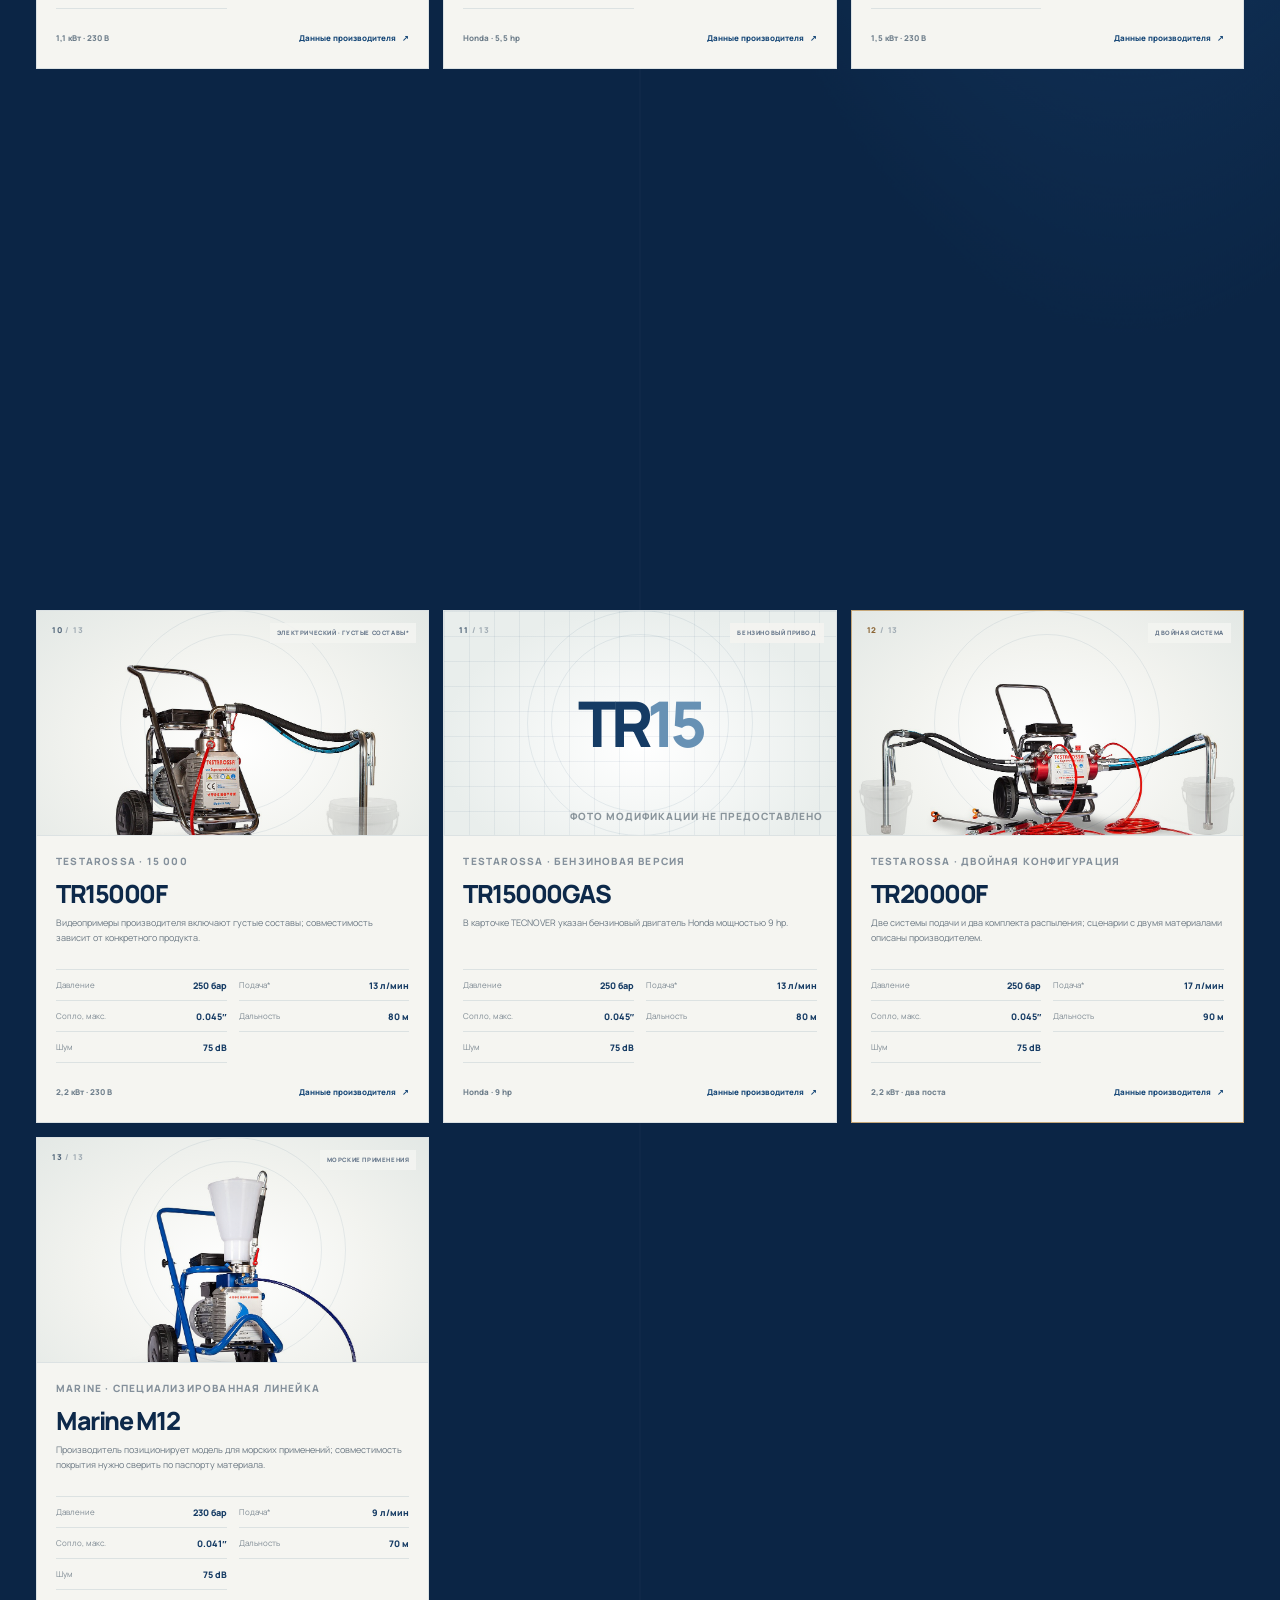
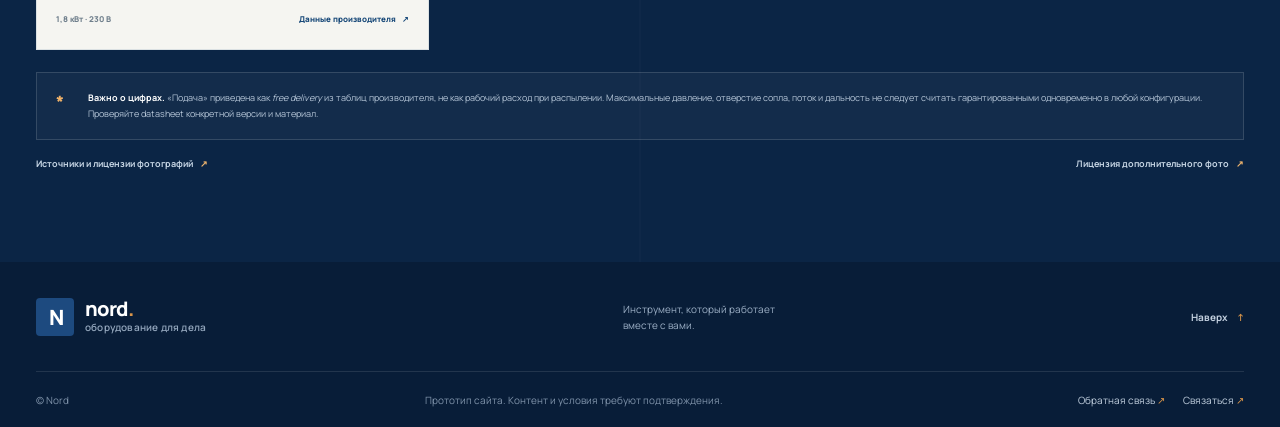
==== commit d4ae1543: "Add PUTTER 9528-X QuickReel listing Co-authored-by: Copilot App <223556219+Copilot@users.noreply.git" ====
--- a/catalog.html
+++ b/catalog.html
@@ -202,6 +202,68 @@
             </div>
           </article>
 
+          <article class="avito-draft" aria-labelledby="putter-draft-title">
+            <div class="avito-gallery" aria-label="Фотографии PUTTER 9528-X QuickReel">
+              <figure class="avito-main-photo">
+                <img
+                  id="putter-main-image"
+                  src="assets/avito/putter-9528x/putter-9528x-main.png"
+                  alt="PUTTER 9528-X QuickReel на тележке с намотанным шлангом; на изображении указаны 11 л/мин, 5000 Вт, сопло 0.049 и 230 бар"
+                >
+                <figcaption>PUTTER 9528-X QuickReel · фото из объявления</figcaption>
+              </figure>
+              <div class="avito-thumbnails" role="group" aria-label="Выбрать фотографию PUTTER 9528-X">
+                <button type="button" class="avito-thumbnail is-active" aria-label="Показать характеристики аппарата" aria-pressed="true" data-listing-image="assets/avito/putter-9528x/putter-9528x-main.png" data-listing-alt="PUTTER 9528-X QuickReel на тележке с намотанным шлангом; на изображении указаны 11 л/мин, 5000 Вт, сопло 0.049 и 230 бар">
+                  <img src="assets/avito/putter-9528x/putter-9528x-main.png" alt="" loading="lazy">
+                </button>
+                <button type="button" class="avito-thumbnail" aria-label="Показать комплект поставки" aria-pressed="false" data-listing-image="assets/avito/putter-9528x/putter-9528x-kit.png" data-listing-alt="Комплект PUTTER 9528-X QuickReel с принадлежностями на фото из объявления">
+                  <img src="assets/avito/putter-9528x/putter-9528x-kit.png" alt="" loading="lazy">
+                </button>
+                <button type="button" class="avito-thumbnail" aria-label="Показать аппарат сзади" aria-pressed="false" data-listing-image="assets/avito/putter-9528x/putter-9528x-rear.png" data-listing-alt="Вид сзади PUTTER 9528-X QuickReel с намотанным шлангом">
+                  <img src="assets/avito/putter-9528x/putter-9528x-rear.png" alt="" loading="lazy">
+                </button>
+                <button type="button" class="avito-thumbnail" aria-label="Показать аппарат спереди" aria-pressed="false" data-listing-image="assets/avito/putter-9528x/putter-9528x-front.png" data-listing-alt="Вид спереди PUTTER 9528-X QuickReel на тележке">
+                  <img src="assets/avito/putter-9528x/putter-9528x-front.png" alt="" loading="lazy">
+                </button>
+              </div>
+            </div>
+
+            <div class="avito-draft-copy">
+              <p class="eyebrow"><span class="eyebrow-dot"></span> Новинка · по объявлению</p>
+              <span class="avito-draft-status">Черновик · проверить перед публикацией</span>
+              <h3 id="putter-draft-title">PUTTER 9528-X QuickReel System</h3>
+              <p class="avito-draft-lead">Окрасочный аппарат с системой сматывания шланга: длину можно подстраивать под площадку, а после работы — убрать шланг на раму.</p>
+
+              <div class="avito-price" aria-label="Цена по объявлению 170 000 рублей">
+                <div class="avito-price-main">
+                  <span class="avito-price-label">Цена по объявлению</span>
+                  <strong>170 000 ₽</strong>
+                </div>
+              </div>
+
+              <div class="avito-warranty" role="note">
+                <span class="avito-warranty-icon" aria-hidden="true">✓</span>
+                <p><strong>2 года гарантии от магазина</strong><span>Заявление продавца · условия гарантии нужно уточнить</span></p>
+              </div>
+
+              <div class="avito-conflict" role="note">
+                <strong>Связь с RT-8990 — по описанию продавца</strong>
+                <p>Продавец называет аппарат версией PUTTER 9528-X, известной также как YANFENG RT-8990. Совпадение характеристик не подтверждает полную взаимозаменяемость моделей.</p>
+              </div>
+
+              <dl class="avito-spec-list">
+                <div><dt>Производительность*</dt><dd>11 л/мин</dd></div>
+                <div><dt>Мощность*</dt><dd>5 000 Вт</dd></div>
+                <div><dt>Давление*</dt><dd>230 бар</dd></div>
+                <div><dt>Макс. сопло*</dt><dd>0.049″</dd></div>
+                <div><dt>QuickReel</dt><dd>Система для шланга</dd></div>
+                <div><dt>Материалы*</dt><dd>Шпаклёвки, краски, огнезащита</dd></div>
+              </dl>
+              <p class="avito-draft-footnote">* Характеристики и области применения переданы из объявления; паспорт и условия гарантии не проверялись. Комплектацию уточните у продавца.</p>
+              <a class="button button-primary" href="index.html?topic=Подбор+PUTTER+9528-X+QuickReel#contacts">Уточнить наличие и условия <span aria-hidden="true">↗</span></a>
+            </div>
+          </article>
+
           <div class="catalog-next-step">
             <span class="next-step-icon" aria-hidden="true">↗</span>
             <div>
--- a/styles.css
+++ b/styles.css
@@ -2220,6 +2220,11 @@
   .avito-price-main strong { color: #123a60; font-size: clamp(25px, 3vw, 33px); letter-spacing: -.04em; line-height: 1.1; }
   .avito-price-previous { display: flex; align-items: center; gap: 9px; color: #7b8791; font-size: 13px; }
   .avito-price-previous span { padding: 5px 8px; background: #e5f2eb; color: #247448; font-size: 11px; font-weight: 800; }
+  .avito-warranty { display: flex; align-items: flex-start; gap: 11px; margin: 0 0 15px; padding: 14px 15px; background: #eaf4ee; }
+  .avito-warranty-icon { display: grid; width: 25px; height: 25px; flex: 0 0 25px; place-items: center; border-radius: 50%; background: #d4eadd; color: #247448; font-size: 14px; font-weight: 900; }
+  .avito-warranty p { display: flex; flex-direction: column; gap: 4px; margin: 0; }
+  .avito-warranty strong { color: #225a3a; font-size: 13px; }
+  .avito-warranty p span { color: #62786b; font-size: 11px; line-height: 1.5; }
   .avito-spec-list { display: grid; grid-template-columns: repeat(2, minmax(0, 1fr)); column-gap: 20px; margin: 17px 0 11px; border-top: 1px solid #dfe5e9; }
   .avito-spec-list > div { display: flex; flex-direction: column; gap: 4px; padding: 11px 0; border-bottom: 1px solid #dfe5e9; }
   .avito-spec-list dt { color: #6f7e8d; font-size: 11px; }
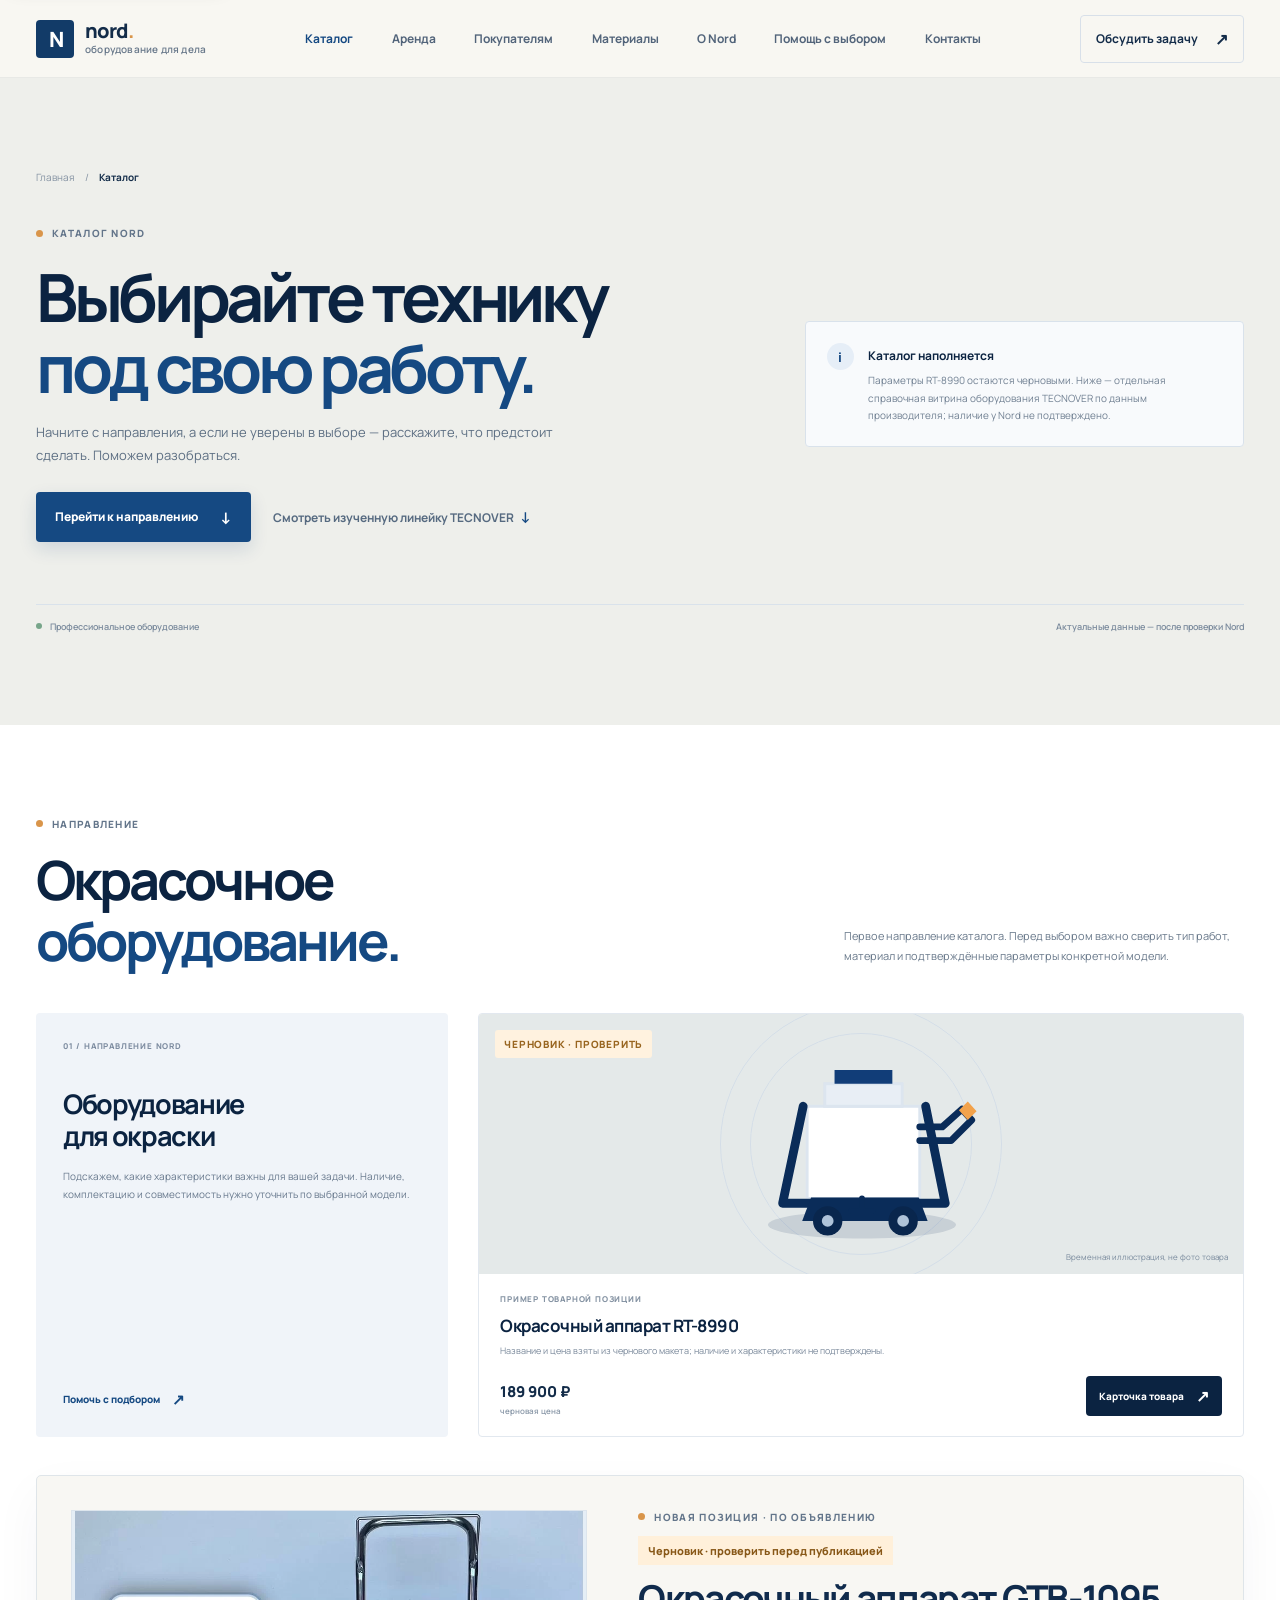
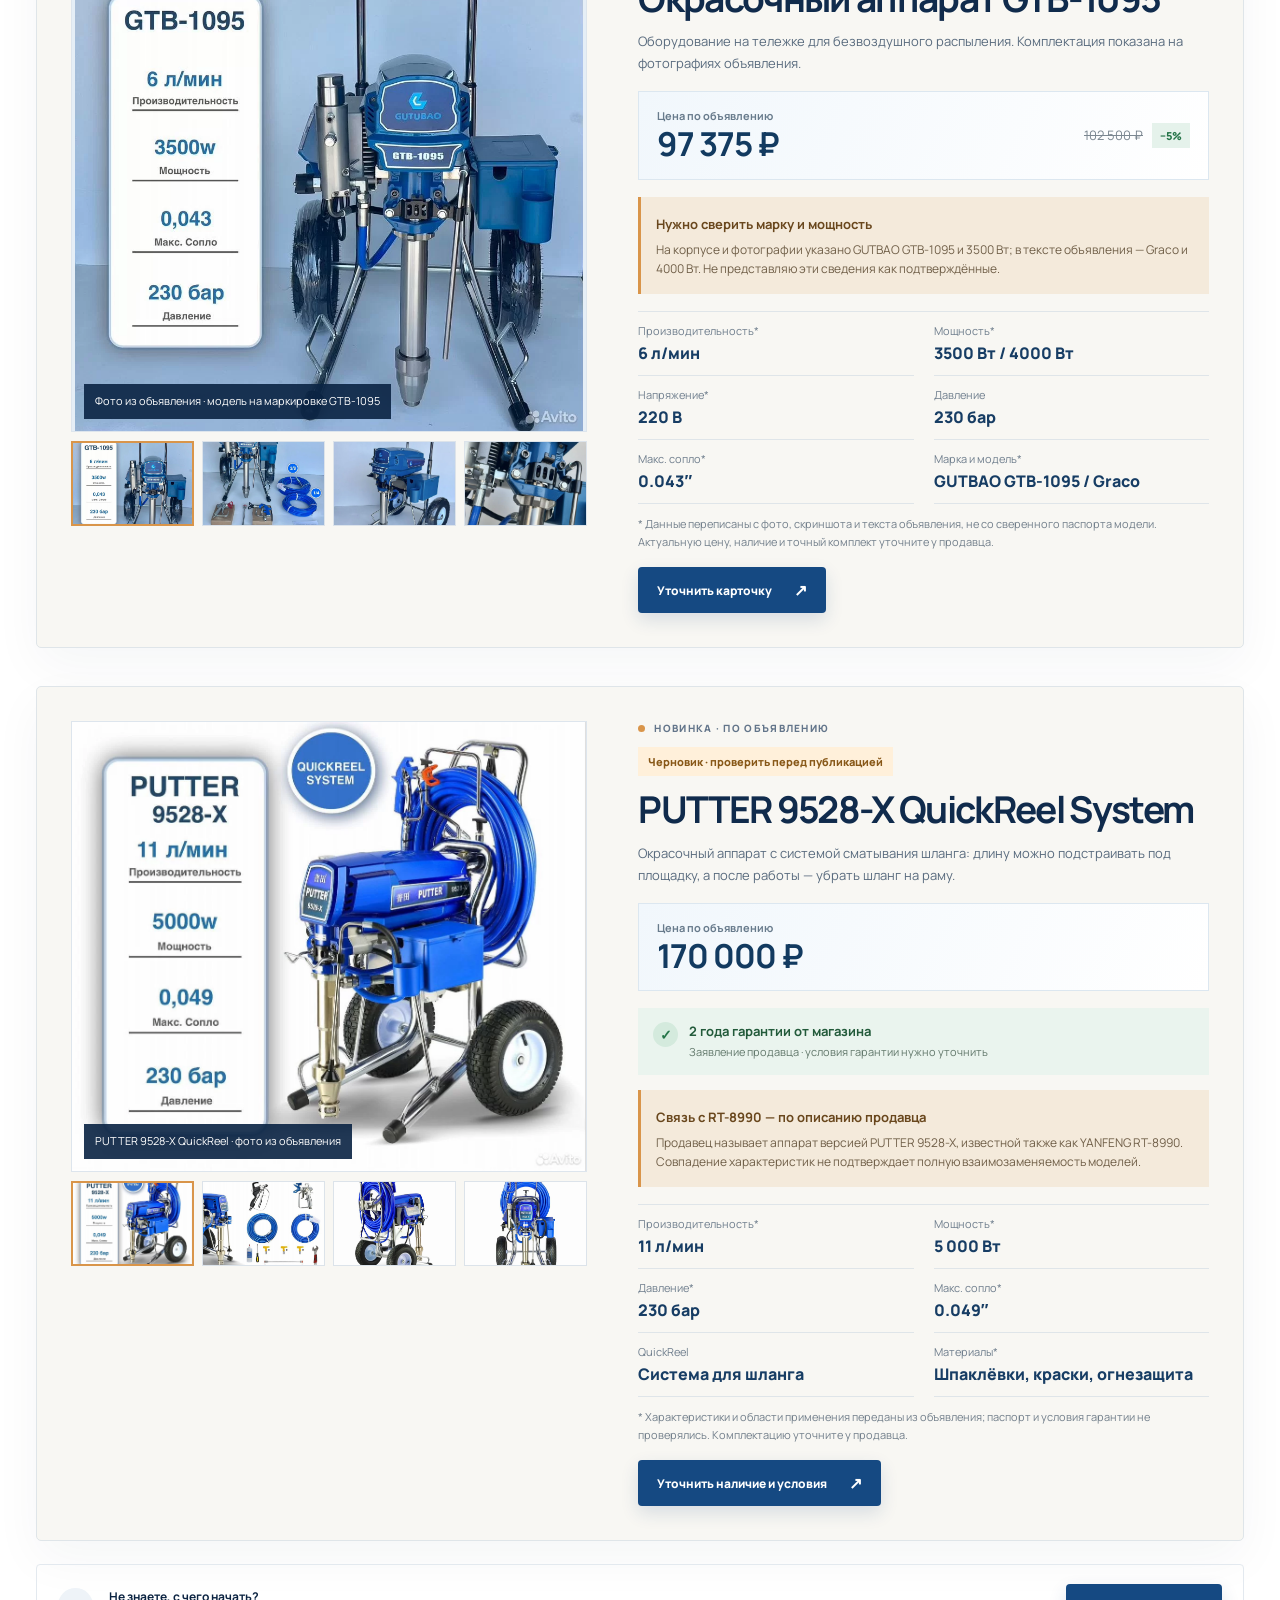
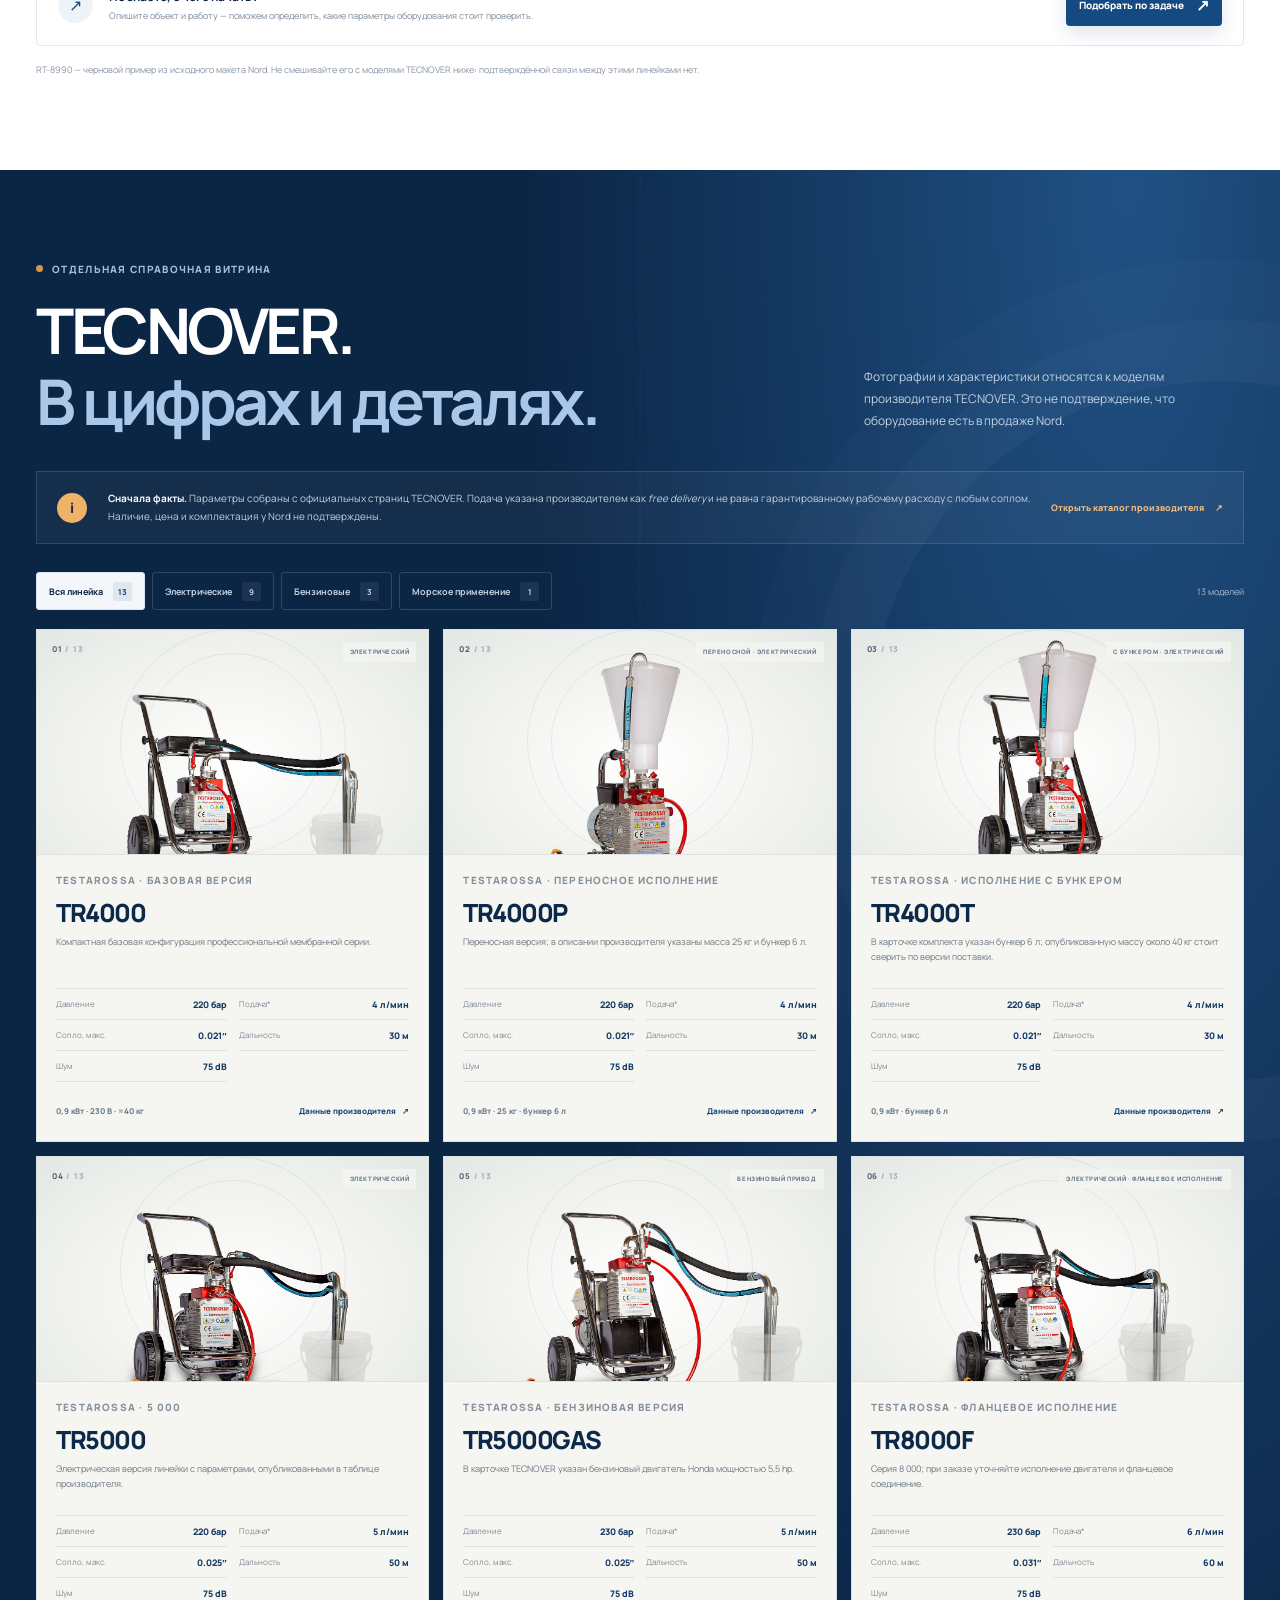
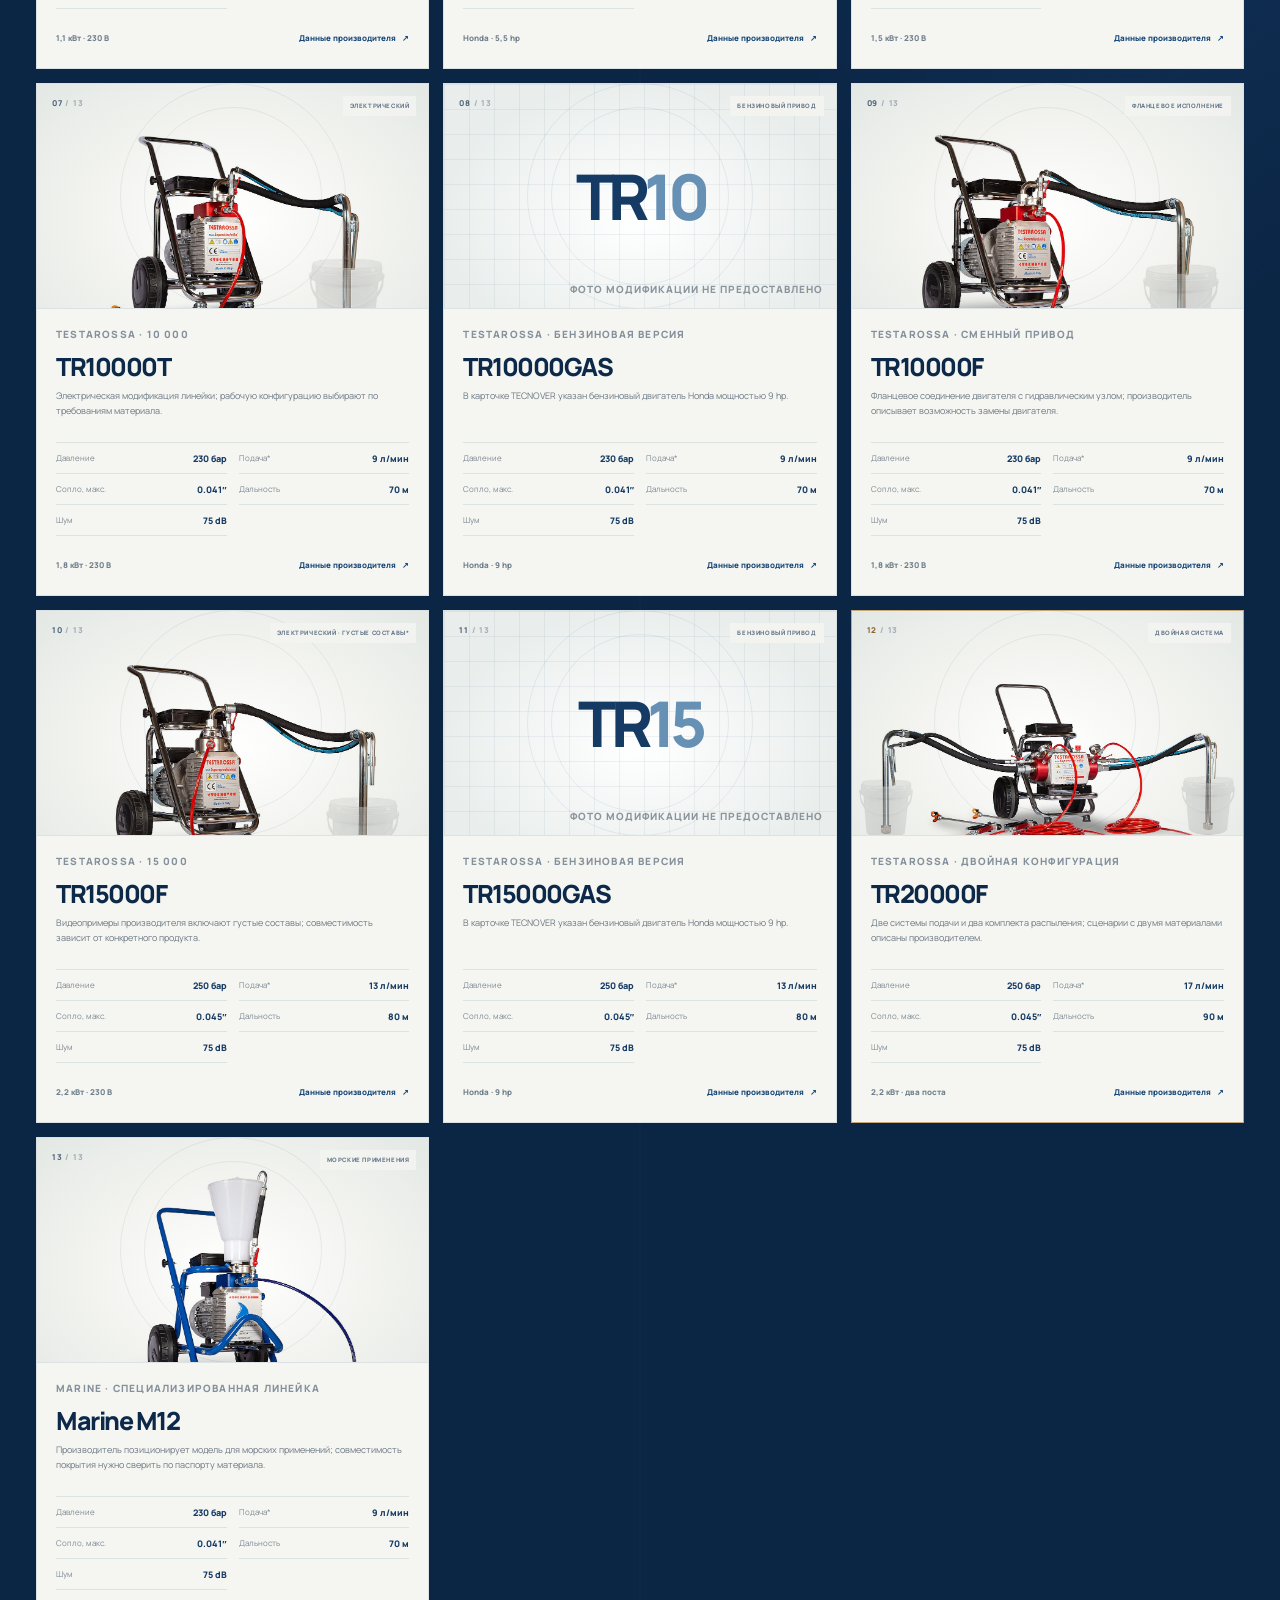
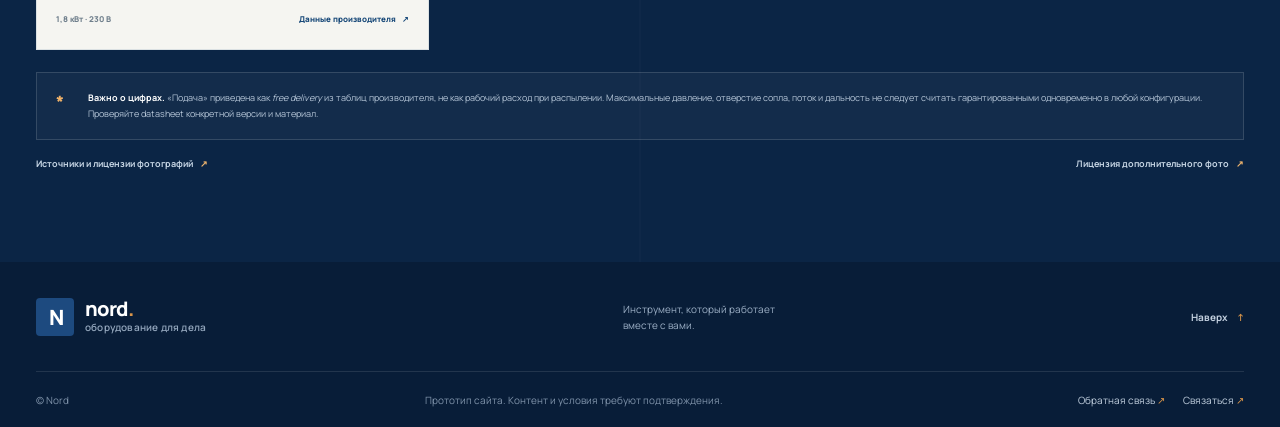
==== commit 58a0c99a: "Add equipment rental information to Nord site Co-authored-by: Copilot App <223556219+Copilot@users.n" ====
--- a/catalog.html
+++ b/catalog.html
@@ -42,6 +42,7 @@
 
         <nav class="site-nav" id="site-nav" aria-label="Основная навигация">
           <a href="catalog.html" aria-current="page">Каталог</a>
+          <a href="index.html#rental">Аренда</a>
           <a href="service.html">Покупателям</a>
           <a href="resources.html">Материалы</a>
           <a href="index.html#about">О Nord</a>
--- a/styles.css
+++ b/styles.css
@@ -2438,6 +2438,144 @@
   .hero-lead { font-size: 12px; }
   .art-reference-tag { bottom: 10px; left: 10px; font-size: 10px; }
   .art-sticker { right: 10px; bottom: 10px; font-size: 11px; }
+}
+
+.rental {
+  overflow: hidden;
+  background:
+    radial-gradient(ellipse at 100% 0, #dbe9f5 0, transparent 37%),
+    #f1f4f5;
+}
+.rental-heading {
+  display: flex;
+  align-items: end;
+  justify-content: space-between;
+  gap: 40px;
+  margin-bottom: 31px;
+}
+.rental-heading h2 {
+  margin: 0;
+  color: #102d4c;
+  font-size: clamp(39px, 5vw, 60px);
+  line-height: 1.06;
+  letter-spacing: -.06em;
+}
+.rental-heading h2 span { color: #3978ae; }
+.rental-heading > p {
+  max-width: 355px;
+  margin: 0 0 5px;
+  color: #657588;
+  font-size: 13px;
+  line-height: 1.8;
+}
+.rental-rate-grid { display: grid; grid-template-columns: repeat(2, minmax(0, 1fr)); gap: 13px; }
+.rental-rate-card {
+  display: flex;
+  min-height: 210px;
+  flex-direction: column;
+  padding: clamp(20px, 3vw, 30px);
+  border: 1px solid #dbe3e8;
+  background: #fff;
+  box-shadow: 0 12px 30px #18364e08;
+}
+.rental-rate-featured {
+  border-color: #173c63;
+  background: linear-gradient(135deg, #12375e, #174b7b);
+  color: #fff;
+}
+.rental-rate-kicker {
+  margin-bottom: 15px;
+  color: #66809a;
+  font-size: 10px;
+  font-weight: 800;
+  letter-spacing: .1em;
+}
+.rental-rate-featured .rental-rate-kicker { color: #b8cee1; }
+.rental-rate-card h3 {
+  margin: 0 0 18px;
+  color: #16395c;
+  font-size: clamp(20px, 2.5vw, 27px);
+  line-height: 1.2;
+  letter-spacing: -.04em;
+}
+.rental-rate-featured h3 { color: white; }
+.rental-price-row {
+  display: flex;
+  align-items: baseline;
+  justify-content: space-between;
+  gap: 15px;
+  margin-top: auto;
+  padding: 11px 0;
+  border-top: 1px solid #e4e9ec;
+  color: #657588;
+  font-size: 12px;
+}
+.rental-rate-featured .rental-price-row { border-color: #ffffff2d; color: #d0deeb; }
+.rental-price-row strong {
+  color: #153e67;
+  font-size: 17px;
+  font-weight: 800;
+  white-space: nowrap;
+}
+.rental-rate-featured .rental-price-row strong { color: white; }
+.rental-price-row small { font-size: 11px; font-weight: 600; }
+.rental-rate-quote { justify-content: start; background: #e5edf3; }
+.rental-rate-quote p { max-width: 390px; margin: 0 0 20px; color: #67788a; font-size: 12px; line-height: 1.7; }
+.rental-rate-quote > a {
+  display: inline-flex;
+  width: fit-content;
+  align-items: center;
+  gap: 10px;
+  margin-top: auto;
+  color: #194e7c;
+  font-size: 12px;
+  font-weight: 800;
+}
+.rental-rate-quote > a span { color: #c38a4d; font-size: 17px; }
+.rental-rate-note { margin: 13px 0 29px; color: #758392; font-size: 11px; line-height: 1.7; }
+.rental-trust-grid { display: grid; grid-template-columns: 1.15fr .85fr; gap: 14px; }
+.rental-benefits { display: grid; grid-template-columns: 1fr; padding: 8px 25px; background: #fff; border: 1px solid #e0e7ea; }
+.rental-benefits > div { display: flex; gap: 17px; padding: 18px 0; border-bottom: 1px solid #e5eaed; }
+.rental-benefits > div:last-child { border-bottom: 0; }
+.rental-benefits > div > span { padding-top: 2px; color: #3b7baa; font-size: 11px; font-weight: 800; }
+.rental-benefits p { display: flex; flex-direction: column; gap: 5px; margin: 0; }
+.rental-benefits strong { color: #1a3856; font-size: 13px; }
+.rental-benefits small { max-width: 430px; color: #728090; font-size: 11px; line-height: 1.6; }
+.rental-location { padding: 26px; background: #0e2c4a; color: white; }
+.rental-location-kicker { color: #9eb8ce; font-size: 10px; font-weight: 800; letter-spacing: .1em; }
+.rental-location h3 { margin: 13px 0 10px; font-size: clamp(23px, 3vw, 31px); line-height: 1.2; letter-spacing: -.04em; }
+.rental-location > a { display: inline-flex; gap: 9px; color: #b7d5ed; font-size: 12px; font-weight: 700; }
+.rental-location > a span { color: #f0b269; }
+.rental-transit { display: grid; gap: 0; margin-top: 22px; border-top: 1px solid #ffffff2b; }
+.rental-transit span { display: flex; justify-content: space-between; gap: 12px; padding: 10px 0; border-bottom: 1px solid #ffffff20; color: #c5d5e2; font-size: 11px; }
+.rental-transit strong { color: #fff; font-weight: 700; white-space: nowrap; }
+.rental-deposit-note { margin: 15px 0 0; padding: 15px 18px; border-left: 3px solid #ce985b; background: #f7eddf; color: #755c3d; font-size: 11px; line-height: 1.7; }
+.rental-deposit-note strong { color: #66451d; }
+.rental-actions { display: flex; align-items: center; gap: 20px; margin-top: 22px; }
+.rental-actions > span { max-width: 440px; color: #758392; font-size: 11px; line-height: 1.6; }
+.contact-map-link { display: inline-flex; gap: 8px; margin: 16px 0 0 46px; color: #d6e5f2; font-size: 11px; font-weight: 700; }
+.contact-map-link span { color: #f0b269; }
+
+@media (max-width: 900px) {
+  .rental-heading { gap: 25px; }
+  .rental-location { padding: 22px; }
+}
+@media (max-width: 680px) {
+  .rental-heading { display: block; margin-bottom: 22px; }
+  .rental-heading h2 { font-size: clamp(37px, 9.2vw, 47px); }
+  .rental-heading > p { margin-top: 13px; font-size: 12px; }
+  .rental-rate-grid, .rental-trust-grid { grid-template-columns: 1fr; gap: 9px; }
+  .rental-rate-card { min-height: 190px; padding: 20px; }
+  .rental-rate-card h3 { font-size: 23px; }
+  .rental-price-row { gap: 8px; font-size: 11px; }
+  .rental-price-row strong { font-size: 15px; }
+  .rental-rate-note { font-size: 10px; }
+  .rental-benefits { padding-inline: 17px; }
+  .rental-benefits > div { gap: 12px; }
+  .rental-location { padding: 21px; }
+  .rental-actions { align-items: stretch; flex-direction: column; gap: 12px; }
+  .rental-actions .button { justify-content: space-between; }
+  .contact-map-link { margin-left: 46px; }
   .resource-card-copy > p:not(.resource-card-kicker),
   .resource-detail-body,
   .resource-details summary,
